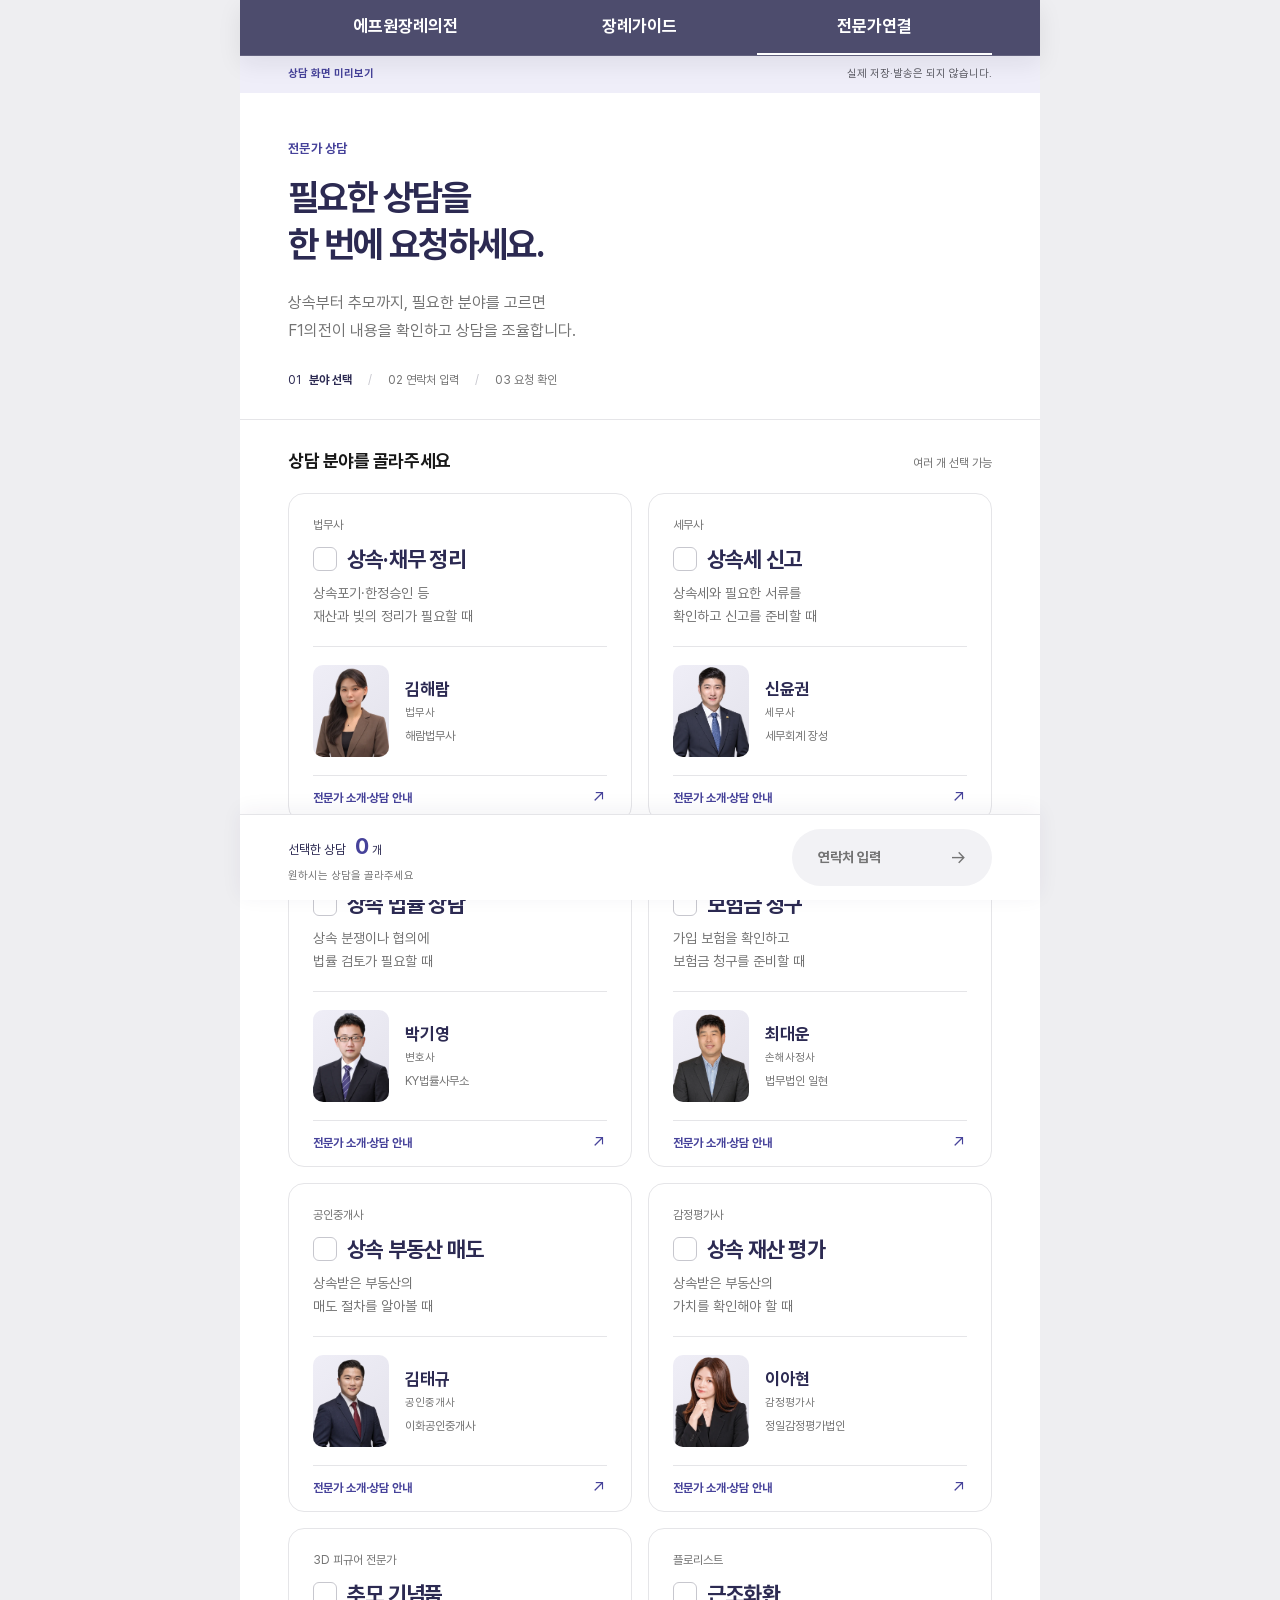
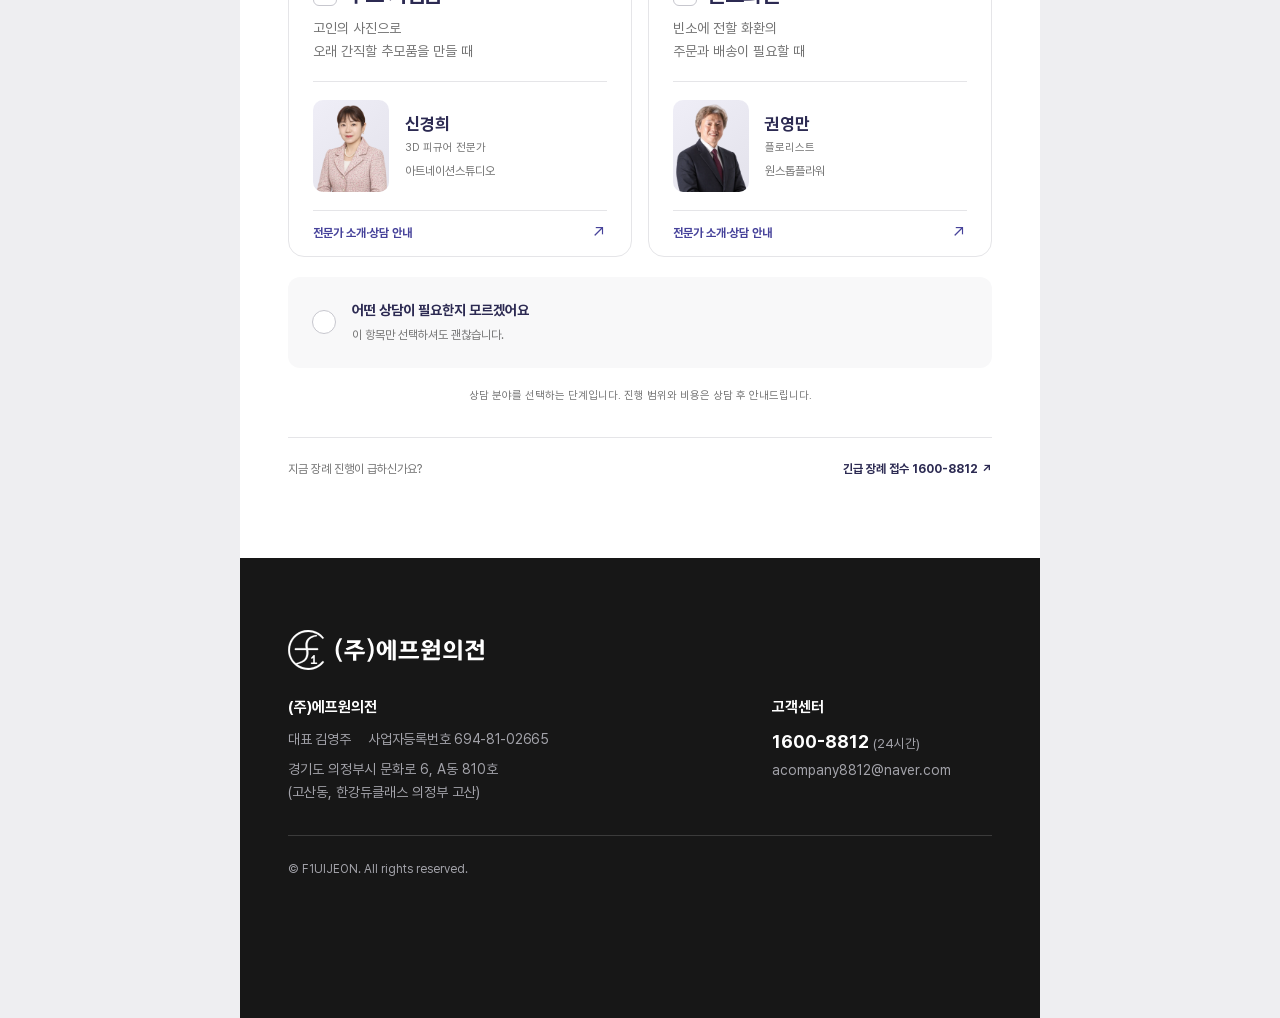
==== experts-preview.html @ b3bdb022 "Move service checkboxes to the left of their labels" ====
<!doctype html>
<html lang="ko"><head><meta charset="utf-8"><meta name="viewport" content="width=device-width,initial-scale=1"><meta name="robots" content="noindex,nofollow"><meta name="referrer" content="same-origin"><title>전문가 상담 미리보기 · 에프원의전</title><meta name="description" content="필요한 도움을 선택하고 F1의전에 상담을 요청하는 화면 미리보기"><link rel="stylesheet" href="assets/pretendard.css"><link rel="stylesheet" href="styles.css?v=240"><style>
/* Shared F1 tokens, typography, 800px canvas, navigation and footer come from styles.css. */
:root{--care-brand:var(--color-brand);--care-accent:var(--color-accent);--care-soft:var(--color-accent-soft);--care-muted:var(--color-text-secondary);--care-line:var(--color-border);--care-bg:var(--color-neutral-50)}
#care-main{background:var(--color-white);padding-top:56px;min-height:700px}
button,input,textarea,select{font:inherit}button{cursor:pointer}button:disabled{cursor:default}button,a{touch-action:manipulation}button:focus-visible,a:focus-visible,summary:focus-visible,input:focus-visible,select:focus-visible,textarea:focus-visible{outline:3px solid var(--color-focus-ring);outline-offset:4px}.care-step h1:focus{outline:none}.care-step h1,.care-step h2,.care-step h3{word-break:keep-all}.care-step p,.care-step h1,.care-step h2,.care-step h3{margin:0}.sr-only{position:absolute;width:1px;height:1px;overflow:hidden;clip:rect(0,0,0,0);white-space:nowrap}
.preview-banner{display:flex;align-items:center;justify-content:space-between;gap:12px;padding:10px 48px;background:var(--care-soft);font-size:11px;line-height:1.5;color:var(--care-accent)}.preview-banner>span{font-weight:700}.preview-banner p{margin:0;color:var(--color-neutral-600)}
.care-hero{padding:48px 48px 0}.care-hero h1,.form-step h1{font-size:var(--type-section-title);font-weight:700;line-height:var(--type-section-title-line);letter-spacing:-.035em;color:var(--color-text-primary)}.care-hero .hero-description{font-size:var(--type-section-description);line-height:1.6;color:var(--care-muted);margin-top:12px;word-break:keep-all}.step-indicator{display:flex;list-style:none;padding:22px 0;gap:32px;border-top:1px solid var(--care-line);border-bottom:1px solid var(--care-line);margin:28px 0 0;color:var(--color-neutral-500);font-size:13px;line-height:1.5}.step-indicator li{display:flex;align-items:center;gap:9px}.step-indicator li span{width:26px;height:26px;border-radius:50%;background:var(--color-neutral-100);color:var(--color-neutral-500);display:flex;align-items:center;justify-content:center;font-size:12px;font-weight:700}.step-indicator li[aria-current]{color:var(--care-brand);font-weight:700}.step-indicator li[aria-current] span{background:var(--care-brand);color:var(--color-white)}.step-indicator li.passed span{background:var(--care-soft);color:var(--care-accent)}
.care-directory{padding:32px 48px 56px;scroll-margin-top:76px}.directory-heading{display:flex;align-items:baseline;justify-content:space-between;gap:12px;margin-bottom:20px}.directory-heading h2{font-size:20px;font-weight:700;color:var(--color-text-primary);line-height:1.4}.directory-heading p{font-size:12px;color:var(--care-muted);line-height:1.7}.care-grid{display:grid;grid-template-columns:1fr;gap:16px}.care-card{position:relative;padding:24px 28px 0;background:var(--care-bg);border:1px solid transparent;border-radius:var(--radius-card);transition:background .15s,border-color .15s}.care-card.is-selected{border-color:var(--care-accent);background:var(--care-soft)}.card-top{display:flex;align-items:center;min-height:32px;margin-bottom:14px;padding-right:116px}.card-category{display:inline-flex;align-items:center;min-height:24px;font-size:11px;padding:3px 12px;background:var(--care-soft);color:var(--care-accent);border-radius:var(--radius-pill);line-height:1.6}.is-selected .card-category{background:var(--color-white)}.card-content{display:grid;grid-template-columns:96px minmax(0,1fr);gap:24px;align-items:center}.portrait{width:96px;height:108px;border-radius:12px;background:var(--color-neutral-200);overflow:hidden;align-self:center}.portrait img{width:100%;height:100%;object-fit:contain;object-position:center bottom;padding:5px 2px 0}.card-copy h3{font-size:24px;line-height:1.35;letter-spacing:-.035em;font-weight:700;color:var(--care-accent)}.card-copy .card-description{font-size:14px;line-height:1.65;color:var(--care-muted);margin-top:7px;word-break:keep-all}.card-copy .professional{display:flex;align-items:baseline;flex-wrap:wrap;gap:6px 12px;margin-top:14px;line-height:1.6}.professional strong{color:var(--care-brand);font-size:16px;font-weight:700}.professional span{font-size:12px;color:var(--care-muted)}
.care-select{display:flex;align-items:center;justify-content:flex-start;gap:8px;position:absolute;top:18px;right:24px;min-height:44px;min-width:100px;padding:8px 12px;cursor:pointer;border:1px solid var(--color-neutral-300);border-radius:var(--radius-button);background:var(--color-white);color:var(--care-brand);font-size:12px;font-weight:700;line-height:1.6}.care-select input,.unsure-choice input{position:absolute;opacity:0;width:1px;height:1px}.checkbox-mark{display:flex;align-items:center;justify-content:center;width:18px;height:18px;flex-shrink:0;border:1px solid var(--color-neutral-300);border-radius:5px;background:var(--color-white);color:transparent;font-size:11px}.care-select:has(input:checked){background:var(--care-brand);border-color:var(--care-brand);color:var(--color-white)}.care-select:has(input:checked) .checkbox-mark{background:var(--care-brand);border-color:transparent;color:var(--color-white)}.care-select:has(input:focus-visible),.unsure-choice:has(input:focus-visible){outline:3px solid var(--color-focus-ring);outline-offset:3px}
.care-detail{margin:20px 0 0;border-top:1px solid var(--care-line)}.care-detail summary{display:flex;align-items:center;justify-content:space-between;gap:16px;min-height:48px;padding:12px 0;font-size:12px;color:var(--color-neutral-600);font-weight:500;cursor:pointer;list-style:none;line-height:1.5}.care-detail summary::-webkit-details-marker{display:none}.detail-chevron{width:8px;height:8px;border-bottom:1.5px solid var(--care-accent);border-right:1.5px solid var(--care-accent);transform:rotate(45deg);margin:0 4px 4px;transition:transform .15s}.care-detail[open] .detail-chevron{transform:rotate(225deg);margin-top:6px}.care-detail ul{margin:0;padding:0 0 20px 18px;font-size:13px;line-height:1.8;color:var(--color-neutral-600)}.care-detail li+li{margin-top:4px}.unsure-choice{position:relative;display:flex;align-items:center;gap:16px;padding:24px;margin-top:24px;border:1px solid var(--care-line);border-radius:var(--radius-card);background:var(--color-white);cursor:pointer}.unsure-icon{width:34px;height:34px;border-radius:50%;display:flex;align-items:center;justify-content:center;background:var(--care-soft);color:var(--care-accent);font-weight:700;font-size:18px;flex-shrink:0}.unsure-choice strong{display:block;font-size:15px;color:var(--care-brand);line-height:1.6}.unsure-choice small{display:block;font-size:12px;color:var(--care-muted);line-height:1.7;margin-top:4px}.unsure-choice .checkbox-mark{margin-left:auto}.unsure-choice:has(input:checked){border-color:var(--care-accent);background:var(--care-soft)}.unsure-choice:has(input:checked) .checkbox-mark{background:var(--care-brand);border-color:var(--care-brand);color:var(--color-white)}.care-directory .directory-footnote{font-size:11px;color:var(--care-muted);line-height:1.8;margin:18px 0 32px;word-break:keep-all}.urgent-note{display:flex;justify-content:space-between;align-items:center;gap:14px;padding:22px 0;border-top:1px solid var(--care-line);font-size:13px;line-height:1.6;color:var(--care-muted)}.urgent-note a{color:var(--care-brand);font-weight:700}
.primary-button{display:flex;align-items:center;justify-content:space-between;gap:16px;min-height:52px;padding:14px 26px;border:0;border-radius:var(--radius-button);background:var(--care-brand);color:var(--color-white);font-size:14px;font-weight:700;line-height:1.6}.primary-button:hover{background:var(--color-brand-hover)}.primary-button:disabled{background:var(--color-neutral-200);color:var(--color-neutral-500)}.primary-button>span{font-size:18px;font-weight:400}.primary-button small{margin-right:auto;padding:2px 7px;border:1px solid var(--color-neutral-400);border-radius:var(--radius-pill);font-weight:400;font-size:10px}.selection-dock{position:fixed;bottom:0;left:50%;transform:translateX(-50%);width:min(100%,800px);background:var(--color-white);border-top:1px solid var(--care-line);box-shadow:0 -4px 20px rgba(44,42,82,.06);z-index:900;padding-bottom:env(safe-area-inset-bottom,0px)}.selection-dock>div{padding:16px 48px;display:flex;justify-content:space-between;align-items:center;gap:20px}.dock-summary{min-width:0}.dock-summary p{margin:0 0 5px;font-size:14px;color:var(--care-brand);line-height:1.4}.dock-summary p strong{color:var(--care-accent);font-size:22px;margin:0 3px 0 6px}.dock-summary p>span{font-size:12px}.dock-summary>span{font-size:12px;color:var(--care-muted);display:block;max-width:430px;white-space:nowrap;overflow:hidden;text-overflow:ellipsis;line-height:1.6}.selection-dock .primary-button{min-width:204px;flex-shrink:0}.footer{padding-bottom:140px}.form-mode .footer{padding-bottom:40px}
.form-step{padding:24px 48px 56px;min-height:650px}.text-back{background:transparent;border:0;min-height:40px;font-size:13px;color:var(--care-accent);padding:8px 0;margin-bottom:8px}.form-step .step-indicator{margin:10px 0 32px}.form-step h1{font-size:32px;line-height:1.35}.form-step .step-description{font-size:16px;color:var(--care-muted);line-height:1.7;margin-top:10px}.request-layout{display:grid;grid-template-columns:1fr;gap:32px;margin-top:28px}.selection-summary{border-radius:var(--radius-card);padding:20px 24px;background:var(--care-soft)}.summary-top{display:flex;align-items:center;justify-content:space-between;gap:16px}.summary-top h2{font-size:15px;color:var(--care-brand);font-weight:700}.selected-count{color:var(--care-accent);margin-left:6px;font-size:17px}.summary-top button{background:transparent;border:0;color:var(--care-accent);font-size:12px;min-height:36px;padding:6px 0;text-decoration:underline;text-underline-offset:3px}.selected-chips{display:flex;flex-wrap:wrap;gap:8px;margin-top:8px}.selection-chip{display:inline-flex;align-items:center;gap:4px;border-radius:var(--radius-pill);padding:4px 6px 4px 12px;background:var(--color-white);color:var(--care-accent);font-size:12px;line-height:1.6}.selection-chip button{background:transparent;border:0;color:var(--care-accent);min-width:28px;min-height:28px;font-size:17px}.selection-summary>p{display:none}.form-heading{display:flex;align-items:center;justify-content:space-between;margin-bottom:22px;gap:16px}.form-heading h2{font-size:20px;font-weight:700}.form-heading>span{font-size:11px;color:var(--care-muted)}.input-pair{display:grid;grid-template-columns:1fr 1fr;gap:20px}.field{margin-bottom:24px}.field label{display:block;font-size:14px;font-weight:700;line-height:1.6;color:var(--care-brand)}.field label>span{color:var(--care-accent)}.field label small{font-size:11px;font-weight:400;color:var(--care-muted);margin-left:5px}.field input,.field textarea,.field select{display:block;width:100%;min-height:52px;padding:13px 16px;margin-top:8px;border:1px solid var(--care-line);border-radius:var(--radius-control);background:var(--care-bg);color:var(--color-text-primary);font-size:16px;line-height:1.6;resize:vertical}.field input::placeholder,.field textarea::placeholder{font-size:14px;color:var(--color-neutral-400)}.field-label{display:flex;align-items:center;justify-content:space-between;gap:10px}.field-label>span{font-size:11px;color:var(--care-muted);white-space:nowrap}.field .field-hint{font-size:12px;line-height:1.7;color:var(--care-muted);margin-top:10px;word-break:keep-all}.field .field-error{color:var(--color-danger);font-size:12px;line-height:1.6;margin-top:8px}.field [aria-invalid=true]{border-color:var(--color-danger)}.demo-note{display:flex;align-items:center;gap:10px;font-size:11px;line-height:1.7;padding:18px 0;margin:0 0 20px;border-top:1px solid var(--care-line);color:var(--care-muted)}.demo-note>span{color:var(--care-accent);font-size:16px}.demo-note>button{min-height:36px;margin-left:auto;white-space:nowrap;background:var(--color-white);color:var(--care-accent);border:1px solid var(--care-line);border-radius:var(--radius-button);padding:8px 12px;font-size:11px;font-weight:700}.form-step .primary-button{width:100%}.form-step .button-note{font-size:11px;line-height:1.8;color:var(--care-muted);margin-top:12px;text-align:center}
.review-sheet{margin:28px 0 22px;border:1px solid var(--care-line);border-radius:var(--radius-card);overflow:hidden}.review-sheet-top{display:flex;justify-content:space-between;align-items:center;gap:20px;background:var(--care-soft);padding:24px 28px}.review-sheet-top small{font-size:12px;color:var(--care-accent)}.review-sheet-top h2{font-size:24px;color:var(--care-brand);margin-top:6px;font-weight:700}.review-sheet-top>span{border-radius:var(--radius-pill);padding:5px 12px;background:var(--color-white);color:var(--care-accent);font-size:11px}.review-sheet dl{display:grid;grid-template-columns:110px minmax(0,1fr);gap:24px 16px;margin:0;padding:28px;font-size:14px;line-height:1.7}.review-sheet dt{color:var(--care-muted)}.review-sheet dd{margin:0;color:var(--care-brand);white-space:pre-wrap;overflow-wrap:anywhere}.review-services{display:flex;flex-wrap:wrap;gap:6px}.review-services span{background:var(--care-soft);color:var(--care-accent);border-radius:var(--radius-pill);padding:5px 12px;font-size:12px}.review-route{display:flex;align-items:center;gap:14px;padding:22px 28px;background:var(--care-bg);border-top:1px solid var(--care-line);color:var(--care-brand)}.review-route>span{font-size:12px;color:var(--care-accent)}.review-route>span:last-child{margin-left:auto;font-size:18px}.review-route p b{font-size:14px;display:block}.review-route p small{display:block;color:var(--care-muted);font-size:12px;line-height:1.7;margin-top:4px}.review-step .review-preview-note{font-size:12px;line-height:1.8;color:var(--care-muted);text-align:center;margin-bottom:16px;word-break:keep-all}
.complete-step{padding:56px 48px 72px;text-align:center}.complete-symbol{width:70px;height:70px;display:flex;align-items:center;justify-content:center;border-radius:50%;color:var(--care-accent);background:var(--care-soft);font-size:28px;margin:0 auto 24px}.complete-step .eyebrow{color:var(--care-accent);font-size:13px!important;letter-spacing:0!important;margin-bottom:14px}.complete-step h1{font-size:32px;line-height:1.4;letter-spacing:-.035em;font-weight:700;color:var(--color-text-primary)}.complete-step .complete-lead{color:var(--care-accent);font-size:16px;font-weight:700;margin:22px 0 10px}.complete-step>p:not(.eyebrow):not(.complete-lead){color:var(--care-muted);font-size:13px;line-height:1.9}.next-care{padding:24px;margin:28px 0;background:var(--care-bg);border-radius:var(--radius-card)}.next-care>span{font-size:12px;color:var(--care-accent);font-weight:700}.next-care p{font-size:15px;line-height:1.8;color:var(--care-brand);margin-top:8px}.complete-step .primary-button{width:100%}.reset-button{background:transparent;border:0;color:var(--care-muted);font-size:12px;min-height:44px;margin-top:16px;text-decoration:underline;text-underline-offset:4px}.no-script{position:fixed;inset:0 0 auto;z-index:2000;background:var(--color-white);padding:30px;text-align:center}
@media(max-width:640px){
 #care-main{padding-top:54px}.preview-banner{padding:9px 20px;font-size:10px;gap:8px}.care-hero{padding:32px 20px 0}.care-hero h1{font-size:26px;line-height:1.35}.care-hero .hero-description{font-size:14px;line-height:1.7;margin-top:10px}.step-indicator{gap:20px;font-size:11px;margin-top:24px;padding:18px 0}.step-indicator li{gap:7px}.step-indicator li span{width:23px;height:23px;font-size:10px}.care-directory{padding:24px 20px 40px}.directory-heading{gap:8px;align-items:center;margin-bottom:16px}.directory-heading h2{font-size:17px}.directory-heading p{font-size:10px}.care-grid{gap:12px}.care-card{padding:18px 18px 0}.card-top{min-height:34px;margin-bottom:12px;padding-right:100px}.card-category{font-size:10px;padding:3px 10px}.care-select{top:14px;right:14px;min-width:94px;font-size:11px;min-height:40px;padding:8px 11px}.card-content{grid-template-columns:76px minmax(0,1fr);gap:16px;align-items:start}.portrait{width:76px;height:94px;margin-top:2px;border-radius:10px}.card-copy h3{font-size:20px;line-height:1.4}.card-copy .card-description{font-size:12px;line-height:1.65;margin-top:5px}.card-copy .professional{gap:2px 8px;margin-top:10px;line-height:1.6}.professional strong{font-size:14px}.professional span{font-size:11px}.care-detail{margin-top:16px}.care-detail summary{font-size:11px;min-height:44px}.care-detail ul{font-size:12px;padding-bottom:16px;line-height:1.8}.unsure-choice{padding:18px 16px;gap:12px;margin-top:20px}.unsure-icon{width:28px;height:28px;font-size:16px}.unsure-choice strong{font-size:13px}.unsure-choice small{font-size:11px}.care-directory .directory-footnote{font-size:10px;margin-bottom:24px}.urgent-note{font-size:12px;flex-direction:column;align-items:flex-start;gap:8px;padding:20px 0 0}.selection-dock>div{padding:12px 20px;gap:12px}.dock-summary p{font-size:12px}.dock-summary p strong{font-size:20px;margin-left:4px}.dock-summary>span{font-size:10px;max-width:180px}.selection-dock .primary-button{min-width:160px;min-height:48px;padding:12px 18px;font-size:12px}.footer{padding-bottom:130px}.form-mode .footer{padding-bottom:36px}.form-step{padding:20px 20px 44px;min-height:600px}.text-back{font-size:12px;margin-bottom:2px}.form-step .step-indicator{margin-bottom:26px}.form-step h1{font-size:26px;line-height:1.4}.form-step .step-description{font-size:14px}.request-layout{gap:28px;margin-top:24px}.selection-summary{padding:16px 20px}.summary-top h2{font-size:14px}.selected-chips{gap:6px}.selection-chip{font-size:11px}.form-heading h2{font-size:18px}.input-pair{grid-template-columns:1fr;gap:0}.field{margin-bottom:22px}.field label{font-size:13px}.field input,.field textarea,.field select{font-size:16px}.field .field-hint{font-size:11px}.field input::placeholder,.field textarea::placeholder{font-size:13px}.demo-note{font-size:10px}.demo-note>button{font-size:10px;padding:8px 10px}.form-step .primary-button{font-size:14px}.review-sheet-top{padding:20px}.review-sheet dl{padding:24px 20px;grid-template-columns:82px minmax(0,1fr);gap:20px 12px;font-size:12px}.review-services span{font-size:11px;padding:4px 10px}.review-route{padding:18px 20px;gap:10px}.review-route p b{font-size:12px}.review-route p small{font-size:11px}.review-step .review-preview-note{font-size:11px}.complete-step{padding:40px 24px 52px}.complete-step h1{font-size:28px}.complete-step .complete-lead{font-size:14px}.complete-step>p:not(.eyebrow):not(.complete-lead){font-size:12px}.next-care p{font-size:14px}
}
@media(max-width:380px){.preview-banner{padding-left:16px;padding-right:16px;font-size:9px}.care-hero,.care-directory,.form-step{padding-left:16px;padding-right:16px}.care-hero h1{font-size:24px}.directory-heading{display:block}.directory-heading p{margin-top:4px}.card-content{grid-template-columns:64px minmax(0,1fr);gap:12px}.portrait{width:64px;height:82px}.care-card{padding-left:16px;padding-right:16px}.card-copy h3{font-size:19px}.professional span{font-size:10px}.step-indicator{gap:14px}.selection-dock>div{padding-left:16px;padding-right:16px;gap:8px}.selection-dock .primary-button{min-width:148px;padding:12px 14px}.dock-summary>span{max-width:130px}.unsure-choice{padding-left:14px;padding-right:14px;gap:10px}.unsure-icon{display:none}.field-label{align-items:flex-start}.field-label label{max-width:210px}}
@media(prefers-reduced-motion:reduce){*,*::before,*::after{transition:none!important;scroll-behavior:auto!important}}

/* Consultation choices: the complete card is one checkbox target. */
.consult-intro{padding:48px 48px 32px}.consult-eyebrow{font-size:13px;font-weight:700;color:var(--care-accent);margin-bottom:18px!important;letter-spacing:.02em}.consult-intro h1{font-size:36px;line-height:1.32;letter-spacing:-.045em;font-weight:700;color:var(--care-brand)}.consult-description{font-size:16px;line-height:1.75;color:var(--care-muted);margin-top:20px!important;word-break:keep-all}.consult-steps{display:flex;align-items:center;gap:16px;font-size:12px;color:var(--color-neutral-500);margin-top:28px}.consult-steps .current{color:var(--care-brand)}.consult-steps b{font-weight:700;margin-left:5px}.consult-steps>span[aria-hidden]{color:var(--color-neutral-300)}
.care-directory{padding-top:28px;border-top:1px solid var(--care-line)}.directory-heading{margin-bottom:20px}.directory-heading h2{font-size:18px;letter-spacing:-.025em}.directory-heading p{font-size:12px}.care-grid{grid-template-columns:repeat(2,minmax(0,1fr));gap:16px}
.expert-option{min-width:0;border:1px solid var(--color-neutral-200);border-radius:16px;background:var(--color-white);transition:border-color .15s,background .15s;overflow:hidden}.expert-option.is-selected{border-color:var(--care-accent);background:var(--care-soft);box-shadow:inset 0 0 0 1px var(--care-accent)}
.expert-choice{position:relative;display:flex;flex-direction:column;padding:22px 24px;cursor:pointer;min-height:254px;height:100%;-webkit-tap-highlight-color:transparent}.expert-choice input{position:absolute;width:1px;height:1px;opacity:0}.expert-option:has(input:focus-visible){outline:3px solid var(--color-focus-ring);outline-offset:3px}.option-heading{display:flex;align-items:center;justify-content:space-between;gap:12px;margin-bottom:10px}.option-role{font-size:12px;color:var(--care-muted);line-height:1.5}.option-check{width:24px;height:24px;border:1.5px solid var(--color-neutral-300);border-radius:6px;color:transparent;display:flex;align-items:center;justify-content:center;font-size:13px;flex-shrink:0}.is-selected .option-check{background:var(--care-accent);border-color:var(--care-accent);color:white}.option-title{font-size:22px;line-height:1.4;font-weight:700;letter-spacing:-.035em;color:var(--care-brand)}.option-description{font-size:14px;line-height:1.65;color:var(--care-muted);margin-top:7px;word-break:keep-all}.option-person{display:flex;align-items:center;gap:12px;border-top:1px solid var(--care-line);padding-top:16px;margin-top:20px}.option-photo{width:48px;height:56px;background:var(--color-neutral-100);border-radius:8px;overflow:hidden;flex-shrink:0}.option-photo img{width:100%;height:100%;object-fit:contain;object-position:center bottom;padding:3px 1px 0}.option-person-copy{display:flex;flex-direction:column;min-width:0;gap:3px}.option-person-copy strong{font-size:14px;font-weight:700;color:var(--care-brand);line-height:1.5}.option-person-copy>span{font-size:11px;color:var(--care-muted);line-height:1.5;word-break:keep-all}.expert-choice .selection-label{font-size:11px;color:var(--care-accent);margin-left:auto;white-space:nowrap;visibility:hidden}.is-selected .selection-label{visibility:visible}
.unsure-choice{border:0;border-radius:12px;background:var(--care-bg);margin-top:20px;padding:22px 24px}.unsure-choice:has(input:checked){box-shadow:inset 0 0 0 1.5px var(--care-accent)}.unsure-icon{display:none}.unsure-choice strong{font-size:14px;font-weight:600}.unsure-choice small{font-size:12px}.unsure-choice .checkbox-mark{width:24px;height:24px;border-radius:50%;font-size:13px}.directory-footnote{text-align:center}.urgent-note{font-size:12px}.selection-dock>div{padding-top:14px;padding-bottom:14px}.selection-dock .primary-button{min-width:200px;border-radius:var(--radius-button)}#start-request-label{font-size:inherit;font-weight:inherit}.dock-summary p{font-size:13px}.dock-summary>span{font-size:11px}.selection-dock .primary-button:disabled{opacity:1;background:var(--color-neutral-100);color:var(--color-neutral-500)}
@media(hover:hover){.expert-option:hover{border-color:var(--care-accent);background:var(--color-neutral-50)}.expert-option.is-selected:hover{background:var(--care-soft)}}
@media(max-width:640px){.consult-intro{padding:32px 24px 28px}.consult-eyebrow{font-size:12px;margin-bottom:14px!important}.consult-intro h1{font-size:30px;line-height:1.3}.consult-description{font-size:14px;margin-top:16px!important}.consult-steps{font-size:11px;gap:12px;margin-top:24px}.care-directory{padding:24px 20px 36px}.directory-heading h2{font-size:16px}.directory-heading p{font-size:11px}.care-grid{grid-template-columns:1fr;gap:12px}.expert-choice{padding:20px;min-height:0;display:grid;grid-template-columns:minmax(0,1fr) 60px;column-gap:18px}.option-heading{grid-column:1/-1;margin-bottom:8px}.option-title{grid-column:1;font-size:21px}.option-description{grid-column:1;font-size:13px;margin-top:6px}.option-person{display:contents}.option-photo{grid-column:2;grid-row:2/4;width:60px;height:72px;align-self:center;background:var(--color-neutral-100)}.option-person-copy{grid-column:1/-1;display:flex;flex-direction:row;align-items:baseline;flex-wrap:wrap;gap:4px 9px;padding-top:13px;margin-top:14px;border-top:1px solid var(--care-line)}.option-person-copy strong{font-size:13px}.option-person-copy>span{font-size:11px}.expert-choice .selection-label{display:none}.option-role{font-size:11px}.option-check{width:24px;height:24px}.unsure-choice{padding:20px;margin-top:16px}.unsure-choice strong{font-size:13px}.unsure-choice small{font-size:11px}.care-directory .directory-footnote{text-align:left;font-size:10px}.selection-dock>div{display:flex;gap:14px;padding:14px 20px}.dock-summary p{font-size:12px;margin-bottom:4px}.dock-summary>span{max-width:150px;font-size:10px}.selection-dock .primary-button{min-width:154px;min-height:50px;font-size:14px;padding:13px 20px}.footer{padding-bottom:140px}}
@media(max-width:380px){.consult-intro{padding-left:20px;padding-right:20px}.consult-intro h1{font-size:28px}.consult-description{font-size:13px}.consult-steps{gap:9px;font-size:10px}.care-directory{padding-left:16px;padding-right:16px}.directory-heading{display:flex;gap:8px}.directory-heading h2{font-size:15px}.directory-heading p{font-size:10px;margin:0}.expert-choice{padding:17px;column-gap:12px;grid-template-columns:minmax(0,1fr) 50px}.option-photo{width:50px;height:62px}.option-title{font-size:19px}.option-description{font-size:12px}.selection-dock>div{padding:12px 16px;gap:10px}.selection-dock .primary-button{min-width:136px;padding:12px 16px}.dock-summary>span{max-width:130px}}

/* Profiles have their own reading surface; opening it never toggles a choice. */
.expert-choice{height:auto;min-height:0;padding-bottom:18px}.option-person{gap:16px;padding-top:18px;margin-top:18px}.option-photo{width:76px;height:92px;background:linear-gradient(140deg,#EFEEF7,#E3E2EB);border-radius:10px}.option-photo img{width:100%;height:100%;padding:0;object-fit:cover;object-position:center 12%}.option-person-copy strong{font-size:17px;line-height:1.45}.option-person-copy strong small{display:block;font-size:11px;font-weight:500;color:var(--care-muted);margin-top:3px}.option-person-copy>span{font-size:12px;margin-top:3px}.expert-choice .selection-label{display:none}.expert-details-link{display:flex;align-items:center;justify-content:space-between;gap:12px;width:calc(100% - 48px);min-height:46px;margin:0 24px;padding:12px 0;border:0;border-top:1px solid var(--care-line);background:transparent;color:var(--care-accent);font-size:12px;font-weight:600;text-align:left}.expert-details-link>span{font-size:17px;font-weight:400}.expert-details-link:hover{text-decoration:underline;text-underline-offset:4px}
body.expert-modal-open{overflow:hidden}#expert-dialog{width:min(640px,calc(100% - 40px));max-width:none;max-height:min(90dvh,900px);padding:0;border:0;border-radius:20px;color:var(--care-brand);background:white;overflow:hidden;box-shadow:0 24px 90px #17152d38}#expert-dialog::backdrop{background:rgba(24,23,42,.55);backdrop-filter:blur(3px)}.expert-dialog-shell{display:flex;flex-direction:column;max-height:inherit}.expert-dialog-top{display:flex;align-items:center;justify-content:space-between;padding:10px 24px 10px 32px;border-bottom:1px solid var(--care-line);flex-shrink:0}.expert-dialog-top>span{font-size:13px;font-weight:600}.expert-dialog-top>button{border:0;background:transparent;width:44px;height:44px;font-size:28px;font-weight:400;color:var(--care-brand);line-height:1}.expert-dialog-scroll{overflow-y:auto;overscroll-behavior:contain;min-height:0}.expert-profile{display:flex;align-items:center;gap:30px;margin:28px 32px 0}.expert-profile-photo{width:168px;height:202px;flex-shrink:0;border-radius:14px;background:linear-gradient(140deg,#EFEEF7,#E0DFEA);overflow:hidden}.expert-profile-photo img{width:100%;height:100%;object-fit:cover;object-position:center 12%}.expert-profile-copy p,.expert-profile-copy h2{margin:0}.expert-profile-copy>p:first-child{font-size:13px;color:var(--care-accent);margin-bottom:8px}.expert-profile-copy h2{font-size:30px;line-height:1.3;font-weight:700;letter-spacing:-.03em}.expert-profile-copy #expert-dialog-office{font-size:14px;color:var(--care-muted);margin-top:10px;line-height:1.6}.expert-profile-copy>span{display:inline-block;margin-top:18px;font-size:11px;color:var(--care-accent);background:var(--care-soft);padding:5px 10px;border-radius:999px}.expert-dialog-content{padding:28px 32px}.expert-dialog-content h3{font-size:24px;line-height:1.4;letter-spacing:-.03em;margin:0;color:var(--care-brand)}#expert-dialog-description{font-size:14px;line-height:1.7;margin:8px 0 0;color:var(--care-muted);word-break:keep-all}.expert-dialog-content section{margin-top:28px}.expert-dialog-content h4{font-size:15px;font-weight:700;line-height:1.6;margin:0 0 10px}.expert-dialog-content ul{margin:0;padding-left:18px;font-size:14px;line-height:1.8;color:var(--color-neutral-600)}.expert-dialog-content li+li{margin-top:6px}.expert-preparation{background:var(--care-bg);border-radius:12px;padding:20px}.expert-preparation>p{font-size:12px;color:var(--care-muted);margin:-2px 0 12px}.expert-dialog-content .expert-route-note{font-size:12px;line-height:1.8;color:var(--care-muted);margin:24px 0 0}.expert-dialog-footer{padding:16px 32px 18px;border-top:1px solid var(--care-line);background:white;flex-shrink:0}.expert-dialog-footer .primary-button{width:100%;justify-content:center;min-height:52px;font-size:14px}.expert-dialog-footer>p{font-size:11px;line-height:1.6;color:var(--care-muted);text-align:center;margin:9px 0 0}
@media(max-width:640px){.expert-choice{grid-template-columns:minmax(0,1fr) 82px;column-gap:16px;padding-bottom:16px}.option-photo{width:82px;height:100px;grid-row:2/4}.option-person-copy{display:block;grid-column:1/-1;margin-top:15px;padding-top:13px}.option-person-copy strong{font-size:16px;display:inline;line-height:1.6}.option-person-copy strong small{display:inline;font-size:11px;margin-left:6px}.option-person-copy>span{display:block;margin-top:3px;font-size:12px}.expert-details-link{width:calc(100% - 40px);margin:0 20px;min-height:46px;font-size:12px}#expert-dialog{width:100%;max-height:92dvh;margin:0 auto;position:fixed;top:auto;bottom:0;left:0;right:0;border-radius:20px 20px 0 0}.expert-dialog-top{padding:6px 16px 6px 24px}.expert-dialog-top>span{font-size:12px}.expert-profile{margin:24px 24px 0;gap:22px}.expert-profile-photo{width:124px;height:152px;border-radius:12px}.expert-profile-copy h2{font-size:26px}.expert-profile-copy>p:first-child{font-size:12px;margin-bottom:6px}.expert-profile-copy #expert-dialog-office{font-size:12px;margin-top:7px}.expert-profile-copy>span{font-size:10px;margin-top:12px;padding:4px 8px}.expert-dialog-content{padding:24px}.expert-dialog-content h3{font-size:22px}#expert-dialog-description{font-size:13px}.expert-dialog-content h4{font-size:14px}.expert-dialog-content ul{font-size:13px}.expert-dialog-content section{margin-top:24px}.expert-preparation{padding:18px}.expert-dialog-footer{padding:14px 24px calc(14px + env(safe-area-inset-bottom,0px))}.expert-dialog-footer .primary-button{font-size:13px}.expert-dialog-footer>p{font-size:10px}}
@media(max-width:380px){.expert-choice{grid-template-columns:minmax(0,1fr) 66px;column-gap:12px}.option-photo{width:66px;height:84px}.option-title{font-size:18px}.expert-details-link{width:calc(100% - 34px);margin:0 17px}.expert-profile{margin-left:20px;margin-right:20px;gap:16px}.expert-profile-photo{width:104px;height:130px}.expert-profile-copy h2{font-size:24px}.expert-dialog-content{padding:22px 20px}.expert-dialog-footer{padding-left:20px;padding-right:20px}}

.option-photo img{transform:scale(1.15);transform-origin:center 12%}

/* Place each choice marker immediately before its service label. */
.option-title{display:flex;align-items:center;gap:10px}.option-title>.option-check{font-weight:400;letter-spacing:0}.unsure-choice .checkbox-mark{order:-1;margin-left:0;flex-shrink:0}
@media(max-width:640px){.option-title{grid-column:1/-1}.option-photo{grid-row:3;align-self:start}.option-description{grid-row:3;align-self:center}}

</style></head>
<body>
  <header class="site-header"><nav class="nav" aria-label="주 메뉴"><a href="index.html#home">에프원장례의전</a><a href="index.html#info">장례가이드</a><a href="#experts" class="active" aria-current="page">전문가연결</a></nav></header>
  <main id="care-main"><div class="preview-banner"><span>상담 화면 미리보기</span><p>실제 저장·발송은 되지 않습니다.</p></div>
    <section id="step-experts" class="care-step" aria-labelledby="experts-heading">
      <div class="consult-intro"><p class="consult-eyebrow">전문가 상담</p><h1 id="experts-heading" tabindex="-1">필요한 상담을<br>한 번에 요청하세요.</h1><p class="consult-description">상속부터 추모까지, 필요한 분야를 고르면<br>F1의전이 내용을 확인하고 상담을 조율합니다.</p><div class="consult-steps" aria-label="상담 신청 순서"><span class="current">01 <b>분야 선택</b></span><span aria-hidden="true">/</span><span>02 연락처 입력</span><span aria-hidden="true">/</span><span>03 요청 확인</span></div></div>
      <div class="care-directory" id="care-directory"><div class="directory-heading"><h2>상담 분야를 골라주세요</h2><p>여러 개 선택 가능</p></div>
      <div class="care-grid"><article class="expert-option" data-service-card="legal-office" aria-label="상속·채무 정리">
      <label class="expert-choice"><input type="checkbox" name="services" value="legal-office" data-name="상속·채무 정리" aria-label="상속·채무 정리 선택">
        <span class="option-heading"><span class="option-role">법무사</span></span>
        <span class="option-title"><span class="option-check" aria-hidden="true">✓</span><span>상속·채무 정리</span></span><span class="option-description">상속포기·한정승인 등<br>재산과 빚의 정리가 필요할 때</span>
        <span class="option-person"><span class="option-photo"><img src="[data-uri]" alt="" loading="lazy"></span><span class="option-person-copy"><strong>김해람 <small>법무사</small></strong><span>해람법무사</span></span><span class="selection-label">선택</span></span>
      </label>
      <button type="button" class="expert-details-link" data-expert-details="legal-office" aria-label="김해람 전문가 소개·상담 안내" aria-haspopup="dialog" aria-controls="expert-dialog">전문가 소개·상담 안내 <span aria-hidden="true">↗</span></button>
    </article>
<article class="expert-option" data-service-card="tax" aria-label="상속세 신고">
      <label class="expert-choice"><input type="checkbox" name="services" value="tax" data-name="상속세 신고" aria-label="상속세 신고 선택">
        <span class="option-heading"><span class="option-role">세무사</span></span>
        <span class="option-title"><span class="option-check" aria-hidden="true">✓</span><span>상속세 신고</span></span><span class="option-description">상속세와 필요한 서류를<br>확인하고 신고를 준비할 때</span>
        <span class="option-person"><span class="option-photo"><img src="[data-uri]" alt="" loading="lazy"></span><span class="option-person-copy"><strong>신윤권 <small>세무사</small></strong><span>세무회계 장성</span></span><span class="selection-label">선택</span></span>
      </label>
      <button type="button" class="expert-details-link" data-expert-details="tax" aria-label="신윤권 전문가 소개·상담 안내" aria-haspopup="dialog" aria-controls="expert-dialog">전문가 소개·상담 안내 <span aria-hidden="true">↗</span></button>
    </article>
<article class="expert-option" data-service-card="lawyer" aria-label="상속 법률 상담">
      <label class="expert-choice"><input type="checkbox" name="services" value="lawyer" data-name="상속 법률 상담" aria-label="상속 법률 상담 선택">
        <span class="option-heading"><span class="option-role">변호사</span></span>
        <span class="option-title"><span class="option-check" aria-hidden="true">✓</span><span>상속 법률 상담</span></span><span class="option-description">상속 분쟁이나 협의에<br>법률 검토가 필요할 때</span>
        <span class="option-person"><span class="option-photo"><img src="[data-uri]" alt="" loading="lazy"></span><span class="option-person-copy"><strong>박기영 <small>변호사</small></strong><span>KY법률사무소</span></span><span class="selection-label">선택</span></span>
      </label>
      <button type="button" class="expert-details-link" data-expert-details="lawyer" aria-label="박기영 전문가 소개·상담 안내" aria-haspopup="dialog" aria-controls="expert-dialog">전문가 소개·상담 안내 <span aria-hidden="true">↗</span></button>
    </article>
<article class="expert-option" data-service-card="insurance" aria-label="보험금 청구">
      <label class="expert-choice"><input type="checkbox" name="services" value="insurance" data-name="보험금 청구" aria-label="보험금 청구 선택">
        <span class="option-heading"><span class="option-role">손해사정사</span></span>
        <span class="option-title"><span class="option-check" aria-hidden="true">✓</span><span>보험금 청구</span></span><span class="option-description">가입 보험을 확인하고<br>보험금 청구를 준비할 때</span>
        <span class="option-person"><span class="option-photo"><img src="[data-uri]" alt="" loading="lazy"></span><span class="option-person-copy"><strong>최대운 <small>손해사정사</small></strong><span>법무법인 일현</span></span><span class="selection-label">선택</span></span>
      </label>
      <button type="button" class="expert-details-link" data-expert-details="insurance" aria-label="최대운 전문가 소개·상담 안내" aria-haspopup="dialog" aria-controls="expert-dialog">전문가 소개·상담 안내 <span aria-hidden="true">↗</span></button>
    </article>
<article class="expert-option" data-service-card="property" aria-label="상속 부동산 매도">
      <label class="expert-choice"><input type="checkbox" name="services" value="property" data-name="상속 부동산 매도" aria-label="상속 부동산 매도 선택">
        <span class="option-heading"><span class="option-role">공인중개사</span></span>
        <span class="option-title"><span class="option-check" aria-hidden="true">✓</span><span>상속 부동산 매도</span></span><span class="option-description">상속받은 부동산의<br>매도 절차를 알아볼 때</span>
        <span class="option-person"><span class="option-photo"><img src="[data-uri]" alt="" loading="lazy"></span><span class="option-person-copy"><strong>김태규 <small>공인중개사</small></strong><span>이화공인중개사</span></span><span class="selection-label">선택</span></span>
      </label>
      <button type="button" class="expert-details-link" data-expert-details="property" aria-label="김태규 전문가 소개·상담 안내" aria-haspopup="dialog" aria-controls="expert-dialog">전문가 소개·상담 안내 <span aria-hidden="true">↗</span></button>
    </article>
<article class="expert-option" data-service-card="appraisal" aria-label="상속 재산 평가">
      <label class="expert-choice"><input type="checkbox" name="services" value="appraisal" data-name="상속 재산 평가" aria-label="상속 재산 평가 선택">
        <span class="option-heading"><span class="option-role">감정평가사</span></span>
        <span class="option-title"><span class="option-check" aria-hidden="true">✓</span><span>상속 재산 평가</span></span><span class="option-description">상속받은 부동산의<br>가치를 확인해야 할 때</span>
        <span class="option-person"><span class="option-photo"><img src="[data-uri]" alt="" loading="lazy"></span><span class="option-person-copy"><strong>이아현 <small>감정평가사</small></strong><span>정일감정평가법인</span></span><span class="selection-label">선택</span></span>
      </label>
      <button type="button" class="expert-details-link" data-expert-details="appraisal" aria-label="이아현 전문가 소개·상담 안내" aria-haspopup="dialog" aria-controls="expert-dialog">전문가 소개·상담 안내 <span aria-hidden="true">↗</span></button>
    </article>
<article class="expert-option" data-service-card="memorial" aria-label="추모 기념품">
      <label class="expert-choice"><input type="checkbox" name="services" value="memorial" data-name="추모 기념품" aria-label="추모 기념품 선택">
        <span class="option-heading"><span class="option-role">3D 피규어 전문가</span></span>
        <span class="option-title"><span class="option-check" aria-hidden="true">✓</span><span>추모 기념품</span></span><span class="option-description">고인의 사진으로<br>오래 간직할 추모품을 만들 때</span>
        <span class="option-person"><span class="option-photo"><img src="[data-uri]" alt="" loading="lazy"></span><span class="option-person-copy"><strong>신경희 <small>3D 피규어 전문가</small></strong><span>아트네이션스튜디오</span></span><span class="selection-label">선택</span></span>
      </label>
      <button type="button" class="expert-details-link" data-expert-details="memorial" aria-label="신경희 전문가 소개·상담 안내" aria-haspopup="dialog" aria-controls="expert-dialog">전문가 소개·상담 안내 <span aria-hidden="true">↗</span></button>
    </article>
<article class="expert-option" data-service-card="flowers" aria-label="근조화환">
      <label class="expert-choice"><input type="checkbox" name="services" value="flowers" data-name="근조화환" aria-label="근조화환 선택">
        <span class="option-heading"><span class="option-role">플로리스트</span></span>
        <span class="option-title"><span class="option-check" aria-hidden="true">✓</span><span>근조화환</span></span><span class="option-description">빈소에 전할 화환의<br>주문과 배송이 필요할 때</span>
        <span class="option-person"><span class="option-photo"><img src="[data-uri]" alt="" loading="lazy"></span><span class="option-person-copy"><strong>권영만 <small>플로리스트</small></strong><span>원스톱플라워</span></span><span class="selection-label">선택</span></span>
      </label>
      <button type="button" class="expert-details-link" data-expert-details="flowers" aria-label="권영만 전문가 소개·상담 안내" aria-haspopup="dialog" aria-controls="expert-dialog">전문가 소개·상담 안내 <span aria-hidden="true">↗</span></button>
    </article></div>
      <label class="unsure-choice"><input type="checkbox" name="services" value="guidance" data-name="도움 분야 안내" aria-label="도움 분야 안내 선택"><span class="unsure-icon" aria-hidden="true">?</span><span><strong>어떤 상담이 필요한지 모르겠어요</strong><small>이 항목만 선택하셔도 괜찮습니다.</small></span><span class="checkbox-mark" aria-hidden="true">✓</span></label>
      <p class="directory-footnote">상담 분야를 선택하는 단계입니다. 진행 범위와 비용은 상담 후 안내드립니다.</p>
      <div class="urgent-note"><span>지금 장례 진행이 급하신가요?</span><a href="tel:16008812">긴급 장례 접수 1600-8812 ↗</a></div></div>
    </section>
    <section id="step-request" class="care-step form-step" aria-labelledby="request-heading" hidden>
      <button type="button" class="text-back" data-go="experts">← 도움 선택으로 돌아가기</button>
      <ol class="step-indicator" aria-label="진행 단계"><li class="passed"><span>✓</span>도움 선택</li><li aria-current="step"><span>2</span>정보 입력</li><li><span>3</span>내용 확인</li></ol>
      <h1 id="request-heading" tabindex="-1">연락처를 남겨주세요</h1><p class="step-description">F1의전이 요청을 확인하고 상담을 조율합니다.</p>
      <div class="request-layout"><aside class="selection-summary"><div class="summary-top"><h2>선택한 상담 <span class="selected-count">0</span></h2><button type="button" data-go="experts">변경</button></div><div id="request-chips" class="selected-chips"></div><p>F1의전이 요청을 확인하고<br>적합한 담당자와 연결합니다.</p></aside>
      <form id="care-request-form" novalidate><div class="form-heading"><h2>상담받으실 분</h2><span>* 필수 입력</span></div>
      <div class="input-pair"><div class="field"><label for="customer-name">성함 <span>*</span></label><input id="customer-name" name="customerName" autocomplete="name" required maxlength="40" placeholder="성함을 입력해 주세요" aria-describedby="name-error"><p id="name-error" class="field-error" hidden></p></div><div class="field"><label for="customer-phone">연락처 <span>*</span></label><input id="customer-phone" name="phone" type="tel" inputmode="tel" autocomplete="tel" required maxlength="20" placeholder="010-0000-0000" aria-describedby="phone-error"><p id="phone-error" class="field-error" hidden></p></div></div>
      <div class="field"><label for="preferred-time">연락받기 편한 시간 <small>선택</small></label><select id="preferred-time" name="preferredTime"><option value="">시간 상관없어요</option><option>오전 9시–12시</option><option>오후 12시–3시</option><option>오후 3시–6시</option><option>그 외 시간 (요청 사항에 작성)</option></select></div>
      <div class="field"><div class="field-label"><label for="request-message">남기실 말씀 <small>선택</small></label><span id="message-count">0 / 500</span></div><textarea id="request-message" name="message" maxlength="500" rows="4" placeholder="현재 상황이나 궁금한 내용을 간단히 적어주세요." aria-describedby="message-help"></textarea><p class="field-hint" id="message-help">자세한 내용은 전화로 말씀해 주셔도 됩니다.</p></div>
      <div class="demo-note"><span aria-hidden="true">ⓘ</span><p>지금은 화면 체험 단계입니다.<br>실제 개인정보 대신 예시 정보를 입력해 주세요.</p><button type="button" id="fill-example">예시로 채우기</button></div>
      <button type="submit" class="primary-button">입력 내용 확인 <span aria-hidden="true">→</span></button><p class="button-note">다음 화면에서 선택한 상담과 연락처를 다시 확인합니다.</p></form></div>
    </section>
    <section id="step-review" class="care-step form-step review-step" aria-labelledby="review-heading" hidden><button type="button" class="text-back" data-go="request">← 입력 내용 수정</button><ol class="step-indicator" aria-label="진행 단계"><li class="passed"><span>✓</span>도움 선택</li><li class="passed"><span>✓</span>정보 입력</li><li aria-current="step"><span>3</span>내용 확인</li></ol><h1 id="review-heading" tabindex="-1">상담 요청 내용을 확인해 주세요</h1><p class="step-description">선택한 분야와 연락처가 맞는지 확인해 주세요.</p><div class="review-sheet"><div class="review-sheet-top"><div><small>상담 요청처</small><h2>F1의전</h2></div><span>전문가 상담</span></div><dl id="review-fields"></dl><div class="review-route"><span aria-hidden="true">01</span><p><b>F1의전에서 요청 확인</b><small>내용을 살펴보고 적합한 담당자를 안내합니다.</small></p><span aria-hidden="true">↗</span></div></div><p class="review-preview-note">미리보기입니다. 아래 버튼을 눌러도 문자·이메일은 발송되지 않습니다.</p><button type="button" class="primary-button" id="preview-submit">상담 요청하기 <small>미리보기</small><span aria-hidden="true">→</span></button></section>
    <section id="step-complete" class="care-step complete-step" aria-labelledby="complete-heading" hidden><div class="complete-symbol" aria-hidden="true">✓</div><p class="eyebrow">미리보기 완료</p><h1 id="complete-heading" tabindex="-1">상담 신청 흐름을<br>모두 확인했어요.</h1><p class="complete-lead">실제 상담은 접수되지 않았습니다.</p><p>문자·이메일 발송 없이 화면 체험만 완료됐습니다.<br>입력하신 내용은 저장되지 않습니다.</p><div class="next-care"><span>실제 서비스 연결 후에는</span><p>F1의전이 요청을 확인하고<br>담당자가 남겨주신 연락처로 연락드립니다.</p></div><button type="button" class="primary-button" id="review-again">작성한 내용 다시 보기 <span aria-hidden="true">→</span></button><button type="button" class="reset-button" id="restart-preview">입력 내용 지우고 처음부터</button></section>
  </main>
  <div class="selection-dock" id="selection-dock"><div><div class="dock-summary"><p>선택한 상담 <strong id="dock-count">0</strong><span>개</span></p><span id="dock-description">원하시는 상담을 골라주세요</span></div><button type="button" class="primary-button" id="start-request" disabled><span id="start-request-label">연락처 입력</span> <span aria-hidden="true">→</span></button></div></div>
  <p class="sr-only" id="selection-announcement" role="status" aria-live="polite"></p>
  <dialog id="expert-dialog" aria-labelledby="expert-dialog-title"><div class="expert-dialog-shell"><div class="expert-dialog-top"><span>전문가 소개 · 상담 안내</span><button type="button" id="expert-dialog-close" aria-label="상세 안내 닫기">×</button></div><div class="expert-dialog-scroll"><div class="expert-profile"><div class="expert-profile-photo"><img id="expert-dialog-photo" alt=""></div><div class="expert-profile-copy"><p id="expert-dialog-role"></p><h2 id="expert-dialog-title"></h2><p id="expert-dialog-office"></p><span>F1의전 상담 연계</span></div></div><div class="expert-dialog-content"><h3 id="expert-dialog-service"></h3><p id="expert-dialog-description"></p><section><h4>상담할 수 있는 내용</h4><ul id="expert-dialog-scope"></ul></section><section class="expert-preparation"><h4>미리 알려주시면 좋아요</h4><p>아는 내용만 편하게 말씀해 주세요.</p><ul id="expert-dialog-preparation"></ul></section><p class="expert-route-note">선택한 상담은 F1의전이 확인하고 조율합니다.<br>진행 범위와 비용은 상담 후 안내드립니다.</p></div></div><div class="expert-dialog-footer"><button type="button" class="primary-button" id="expert-dialog-select">이 상담 선택하기 <span aria-hidden="true">✓</span></button><p>선택 후 다른 상담 분야도 함께 고를 수 있습니다.</p></div></div></dialog>
  <script type="application/json" id="expert-data">{"legal-office": {"name": "김해람", "office": "해람법무사", "role": "법무사", "title": "상속·채무 정리", "description": "상속포기·한정승인 등 재산과 빚의 정리가 필요할 때", "scope": ["고인의 재산과 채무를 먼저 확인합니다.", "상속포기와 한정승인 중 적합한 방향을 안내합니다.", "법원 제출 서류 준비와 신청 절차를 함께 진행합니다."], "preparation": ["재산과 채무를 어느 정도 파악하고 있는지", "이미 받은 안내문이나 진행 중인 절차가 있는지"]}, "tax": {"name": "신윤권", "office": "세무회계 장성", "role": "세무사", "title": "상속세 신고", "description": "상속세와 필요한 서류를 확인하고 신고를 준비할 때", "scope": ["상속재산과 공제자료를 검토합니다.", "예상 상속세와 신고 대상 여부를 확인합니다.", "신고·납부에 필요한 서류와 일정을 관리합니다."], "preparation": ["파악한 상속재산의 종류", "신고와 관련해 받은 안내나 준비한 서류가 있는지"]}, "lawyer": {"name": "박기영", "office": "KY법률사무소", "role": "변호사", "title": "상속 법률 상담", "description": "상속 분쟁이나 협의에 법률 검토가 필요할 때", "scope": ["사실관계와 관련 자료를 검토합니다.", "상속분쟁·손해배상 가능성을 확인합니다.", "협의부터 소송까지 필요한 절차를 안내합니다."], "preparation": ["어떤 부분에서 협의가 어려운지", "관련 문서나 이미 진행 중인 절차가 있는지"]}, "insurance": {"name": "최대운", "office": "법무법인 일현", "role": "손해사정사", "title": "보험금 청구", "description": "가입 보험을 확인하고 보험금 청구를 준비할 때", "scope": ["가입 보험과 보장 내용을 확인합니다.", "청구 가능한 보험금과 필요 자료를 정리합니다.", "보험금 청구와 보험사 대응을 돕습니다."], "preparation": ["알고 있는 보험회사나 가입 내역", "보험금 청구를 이미 진행했는지"]}, "property": {"name": "김태규", "office": "이화공인중개사", "role": "공인중개사", "title": "상속 부동산 매도", "description": "상속받은 부동산의 매도 절차를 알아볼 때", "scope": ["부동산의 현재 상태와 권리관계를 확인합니다.", "세금 일정을 고려해 매도 시기를 검토합니다.", "매물 등록부터 계약까지 거래 절차를 돕습니다."], "preparation": ["부동산의 종류와 소재 지역", "희망하는 매도 시기와 현재 상황"]}, "appraisal": {"name": "이아현", "office": "정일감정평가법인", "role": "감정평가사", "title": "상속 재산 평가", "description": "상속받은 부동산의 가치를 확인해야 할 때", "scope": ["부동산과 주요 재산의 현황을 확인합니다.", "상속·분할 목적에 맞는 평가 방법을 안내합니다.", "공신력 있는 감정평가 결과를 제공합니다."], "preparation": ["평가하려는 재산의 종류와 소재 지역", "평가가 필요한 이유와 희망 일정"]}, "memorial": {"name": "신경희", "office": "아트네이션스튜디오", "role": "3D 피규어 전문가", "title": "추모 기념품", "description": "고인의 사진으로 오래 간직할 추모품을 만들 때", "scope": ["생전 사진을 바탕으로 3D 피규어를 제작합니다.", "봉안당에 둘 맞춤 추모용품을 준비합니다.", "사진 복원과 보정 등 필요한 작업을 안내합니다."], "preparation": ["제작에 사용할 사진이 있는지", "원하는 추모품의 형태와 희망 일정"]}, "flowers": {"name": "권영만", "office": "원스톱플라워", "role": "플로리스트", "title": "근조화환", "description": "빈소에 전할 화환의 주문과 배송이 필요할 때", "scope": ["빈소 위치와 전달 가능 시간을 확인합니다.", "예산과 관계에 맞는 근조화환을 안내합니다.", "주문부터 제작·배송 완료까지 관리합니다."], "preparation": ["화환을 보낼 장례식장과 빈소", "희망 배송 시간과 예산"]}}</script>
  <footer class="footer">
    <img src="assets/logo.svg" alt="에프원의전">
    <div class="footer-info">
      <div class="footer-company">
        <b>(주)에프원의전</b>
        <p><span>대표 김영주</span><span>사업자등록번호 694-81-02665</span></p>
        <address>경기도 의정부시 문화로 6, A동 810호<br>(고산동, 한강듀클래스 의정부 고산)</address>
      </div>
      <div class="footer-contact">
        <b>고객센터</b>
        <a href="tel:16008812">1600-8812 <span>(24시간)</span></a>
        <a href="mailto:acompany8812@naver.com">acompany8812@naver.com</a>
      </div>
    </div>
    <hr><small>© F1UIJEON. All rights reserved.</small>
  </footer>
  <noscript><p class="no-script">상담 선택 미리보기는 자바스크립트를 켜야 이용할 수 있습니다.</p></noscript>
<script>
'use strict';
// Prototype only: no request endpoint, browser storage, analytics or outbound message.
// Names, phone numbers and selected services stay in this page's memory until reset/reload.
(() => {
  const serviceInputs = [...document.querySelectorAll('input[name="services"]')];
  const form = document.querySelector('#care-request-form');
  const nameInput = document.querySelector('#customer-name');
  const phoneInput = document.querySelector('#customer-phone');
  const message = document.querySelector('#request-message');
  const dock = document.querySelector('#selection-dock');
  const steps = ['experts', 'request', 'review', 'complete'];
  let reviewReady = false;
  let completed = false;
  let activeStep = 'experts';
  const chosen = () => serviceInputs.filter(input => input.checked);
  const names = () => chosen().map(input => input.dataset.name);

  function updateSelection(announce = true) {
    const items = chosen();
    const labels = names();
    serviceInputs.forEach(input => {
      const card = input.closest('[data-service-card]');
      if (!card) return;
      card.classList.toggle('is-selected', input.checked);
      card.querySelector('.selection-label').textContent = input.checked ? '선택됨' : '선택';
    });
    document.querySelector('#dock-count').textContent = items.length;
    document.querySelectorAll('.selected-count').forEach(el => el.textContent = items.length);
    document.querySelector('#dock-description').textContent = labels.length ? labels.join(' · ') : '원하시는 상담을 골라주세요';
    document.querySelector('#start-request').disabled = !items.length;
    document.querySelector('#start-request-label').textContent = '연락처 입력';
    const chips = document.querySelector('#request-chips');
    chips.replaceChildren();
    items.forEach(input => {
      const chip = document.createElement('span');
      chip.className = 'selection-chip';
      chip.append(document.createTextNode(input.dataset.name));
      const remove = document.createElement('button');
      remove.type = 'button';
      remove.textContent = '×';
      remove.setAttribute('aria-label', `${input.dataset.name} 선택 해제`);
      remove.addEventListener('click', () => {
        const index = chosen().indexOf(input);
        input.checked = false;
        reviewReady = completed = false;
        updateSelection();
        if (!chosen().length) go('experts');
        else {
          const buttons = [...chips.querySelectorAll('button')];
          buttons[Math.min(index, buttons.length - 1)]?.focus();
        }
      });
      chip.append(remove);
      chips.append(chip);
    });
    if (announce) document.querySelector('#selection-announcement').textContent = items.length ? `${items.length}개 선택: ${labels.join(', ')}` : '선택한 도움이 없습니다.';
  }

  function validName() { return nameInput.value.trim().length > 0; }
  function validPhone() {
    const value = phoneInput.value.trim();
    return /^[+\d\s()-]+$/.test(value) && /^\+?\d{9,15}$/.test(value.replace(/[\s()-]/g, ''));
  }
  function showError(input, id, text) {
    const error = document.getElementById(id);
    error.textContent = text;
    error.hidden = !text;
    if (text) input.setAttribute('aria-invalid', 'true');
    else input.removeAttribute('aria-invalid');
  }
  function validate() {
    showError(nameInput, 'name-error', validName() ? '' : '성함을 입력해 주세요.');
    showError(phoneInput, 'phone-error', validPhone() ? '' : '연락 가능한 전화번호를 확인해 주세요.');
    const invalid = form.querySelector('[aria-invalid="true"]');
    if (invalid) { invalid.focus(); return false; }
    return true;
  }
  function fillReview() {
    const list = document.querySelector('#review-fields');
    list.replaceChildren();
    const entries = [
      ['선택한 상담', names()],
      ['성함', nameInput.value.trim()],
      ['연락처', phoneInput.value.trim()],
      ['희망 연락 시간', form.elements.preferredTime.value || '시간 상관없어요'],
      ['요청 사항', message.value.trim() || '상담할 때 말씀드릴게요.']
    ];
    entries.forEach(([label, value]) => {
      const dt = document.createElement('dt'); dt.textContent = label;
      const dd = document.createElement('dd');
      if (Array.isArray(value)) {
        dd.className = 'review-services';
        value.forEach(name => { const tag = document.createElement('span'); tag.textContent = name; dd.append(tag); });
      } else dd.textContent = value;
      list.append(dt, dd);
    });
  }
  function renderStep(focus = true) {
    let target = location.hash.slice(1) || 'experts';
    if (target === 'care-directory') target = 'experts';
    if (!steps.includes(target)) target = 'experts';
    if (target !== 'experts' && !chosen().length) target = 'experts';
    if (['review', 'complete'].includes(target) && (!reviewReady || !validName() || !validPhone())) target = 'request';
    if (target === 'complete' && !completed) target = 'review';
    if (location.hash && location.hash !== '#care-directory' && location.hash !== `#${target}`) history.replaceState(null, '', `#${target}`);
    activeStep = target;
    document.querySelectorAll('.care-step').forEach(el => el.hidden = el.id !== `step-${target}`);
    dock.hidden = target !== 'experts';
    document.body.classList.toggle('form-mode', target !== 'experts');
    if (target === 'review') fillReview();
    if (focus) {
      if (location.hash === '#care-directory') document.querySelector('#care-directory').scrollIntoView({block:'start'});
      else {
        window.scrollTo({top:0, behavior:'instant'});
        document.querySelector(`#${target === 'experts' ? 'experts' : target}-heading`).focus({preventScroll:true});
      }
    }
  }
  function go(step) {
    if (location.hash === `#${step}`) renderStep();
    else location.hash = step;
  }
  serviceInputs.forEach(input => input.addEventListener('change', () => {
    reviewReady = completed = false;
    updateSelection();
  }));
  document.querySelectorAll('[data-go]').forEach(button => button.addEventListener('click', () => go(button.dataset.go)));
  document.querySelector('#start-request').addEventListener('click', () => { if (chosen().length) go('request'); });
  form.addEventListener('input', event => {
    reviewReady = completed = false;
    document.querySelector('#message-count').textContent = `${message.value.length} / 500`;
    if (event.target === nameInput) showError(nameInput, 'name-error', '');
    if (event.target === phoneInput) showError(phoneInput, 'phone-error', '');
  });
  form.addEventListener('submit', event => {
    event.preventDefault();
    if (!chosen().length) { go('experts'); return; }
    if (!validate()) return;
    reviewReady = true;
    completed = false;
    go('review');
  });
  document.querySelector('#fill-example').addEventListener('click', () => {
    nameInput.value = '홍길동 (미리보기)';
    phoneInput.value = '010-0000-0000';
    form.elements.preferredTime.value = '오후 3시–6시';
    message.value = '선택한 분야의 절차와 준비할 내용을 상담받고 싶습니다.';
    message.dispatchEvent(new Event('input', {bubbles:true}));
    showError(nameInput, 'name-error', ''); showError(phoneInput, 'phone-error', '');
    document.querySelector('#selection-announcement').textContent = '미리보기용 예시 정보를 채웠습니다.';
  });
  document.querySelector('#preview-submit').addEventListener('click', () => {
    // Deliberately no fetch, SMS, mailto, hidden form, or success response from a server.
    if (!reviewReady) { go('request'); return; }
    completed = true;
    go('complete');
  });
  document.querySelector('#review-again').addEventListener('click', () => go('review'));
  document.querySelector('#restart-preview').addEventListener('click', () => {
    form.reset();
    serviceInputs.forEach(input => input.checked = false);
    document.querySelectorAll('.care-detail').forEach(detail => detail.open = false);
    showError(nameInput, 'name-error', ''); showError(phoneInput, 'phone-error', '');
    document.querySelector('#message-count').textContent = '0 / 500';
    document.querySelector('#review-fields').replaceChildren();
    reviewReady = completed = false;
    updateSelection();
    go('experts');
  });

  const expertData = JSON.parse(document.querySelector('#expert-data').textContent);
  const expertDialog = document.querySelector('#expert-dialog');
  let detailKey = null;
  let detailOpener = null;
  const setDetailText = (id, text) => document.getElementById(id).textContent = text;
  function detailList(id, entries) {
    const list = document.getElementById(id);
    list.replaceChildren(...entries.map(text => { const li = document.createElement('li'); li.textContent = text; return li; }));
  }
  document.querySelectorAll('[data-expert-details]').forEach(button => button.addEventListener('click', () => {
    detailKey = button.dataset.expertDetails;
    detailOpener = button;
    const data = expertData[detailKey];
    const input = serviceInputs.find(input => input.value === detailKey);
    const photo = document.querySelector('#expert-dialog-photo');
    photo.src = button.closest('[data-service-card]').querySelector('img').src;
    photo.alt = `${data.name} ${data.role}`;
    setDetailText('expert-dialog-role', data.role);
    setDetailText('expert-dialog-title', data.name);
    setDetailText('expert-dialog-office', data.office);
    setDetailText('expert-dialog-service', data.title);
    setDetailText('expert-dialog-description', data.description);
    detailList('expert-dialog-scope', data.scope);
    detailList('expert-dialog-preparation', data.preparation);
    document.querySelector('#expert-dialog-select').textContent = input.checked ? '선택한 상담 유지하고 돌아가기' : '이 상담 선택하고 돌아가기';
    expertDialog.showModal();
    document.body.classList.add('expert-modal-open');
    document.querySelector('.expert-dialog-scroll').scrollTop = 0;
  }));
  document.querySelector('#expert-dialog-close').addEventListener('click', () => expertDialog.close());
  expertDialog.addEventListener('click', event => { if (event.target === expertDialog) expertDialog.close(); });
  expertDialog.addEventListener('close', () => {
    document.body.classList.remove('expert-modal-open');
    detailOpener?.focus({preventScroll:true});
  });
  document.querySelector('#expert-dialog-select').addEventListener('click', () => {
    const input = serviceInputs.find(input => input.value === detailKey);
    if (!input) return;
    input.checked = true;
    reviewReady = completed = false;
    updateSelection();
    expertDialog.close();
  });
  window.addEventListener('hashchange', () => { if (expertDialog.open) expertDialog.close(); });

  window.addEventListener('hashchange', () => renderStep());
  updateSelection(false);
  renderStep(false);
})();

</script>
</body></html>
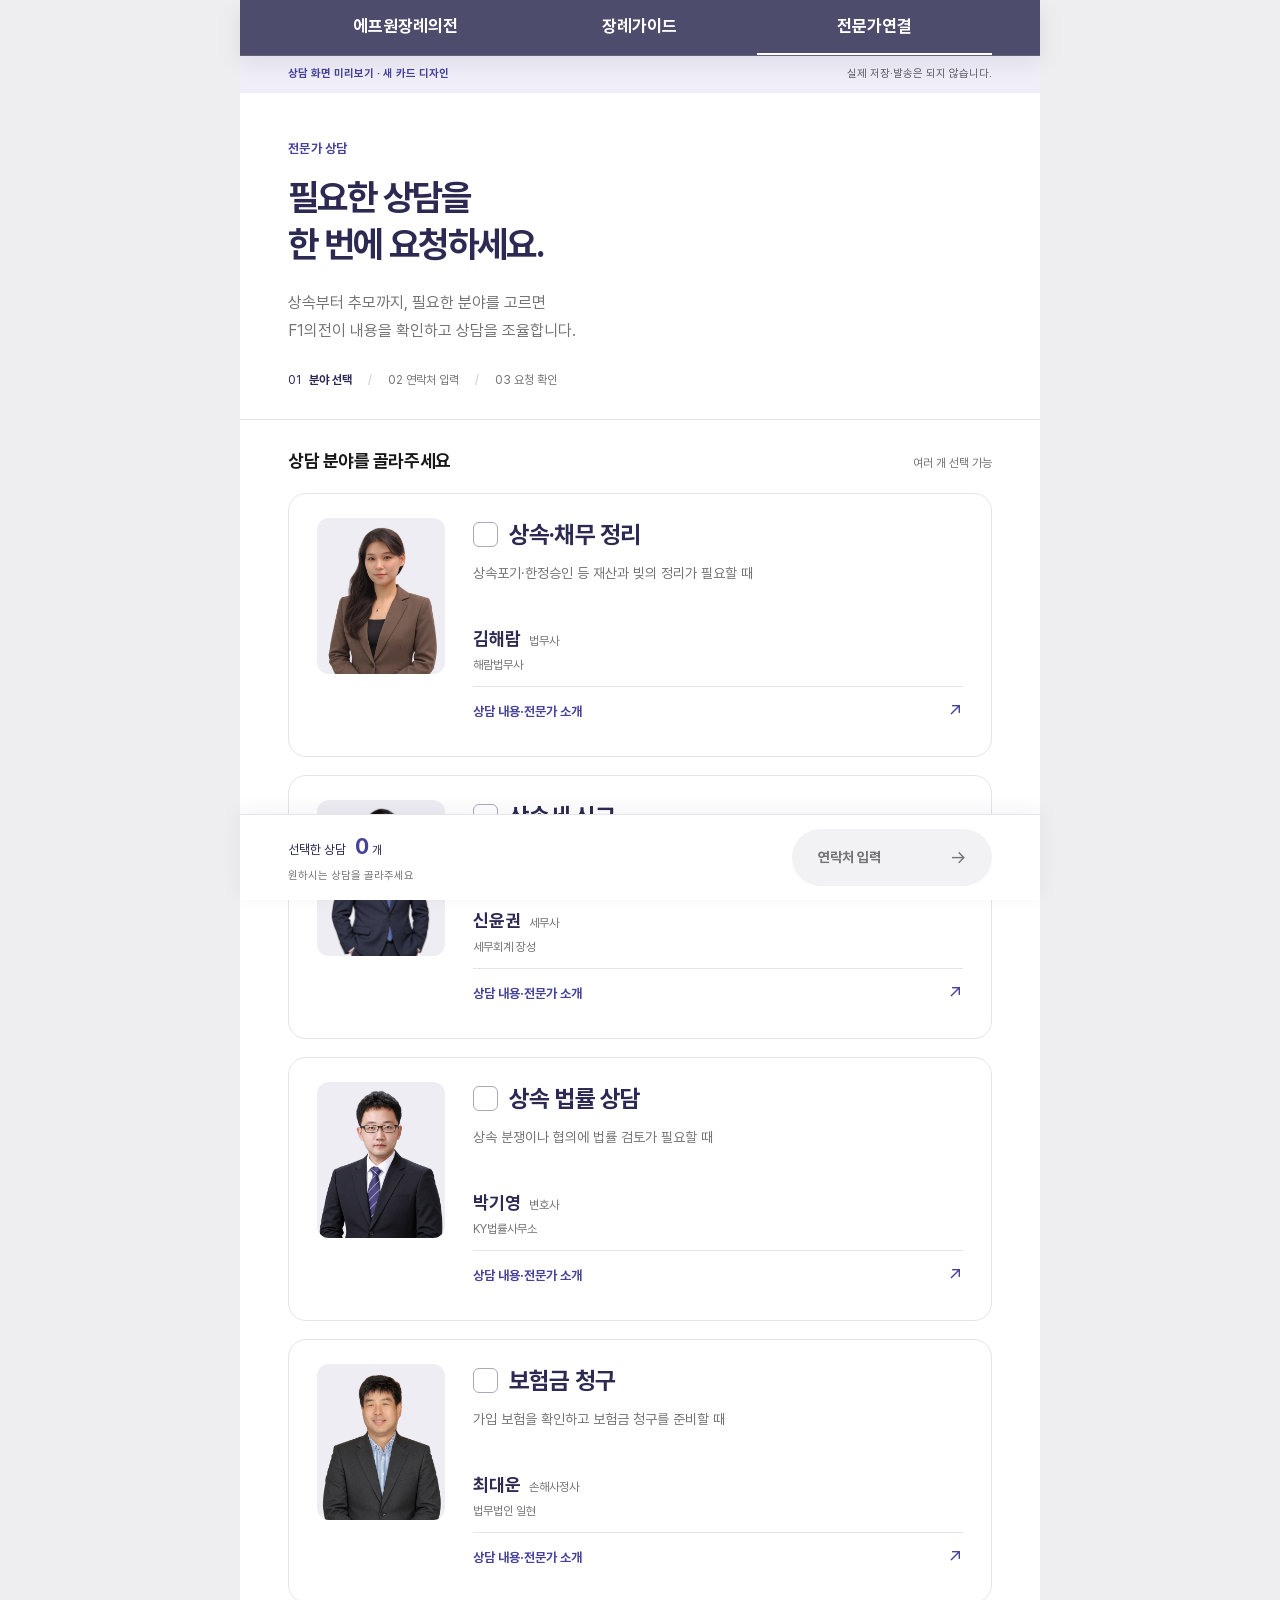
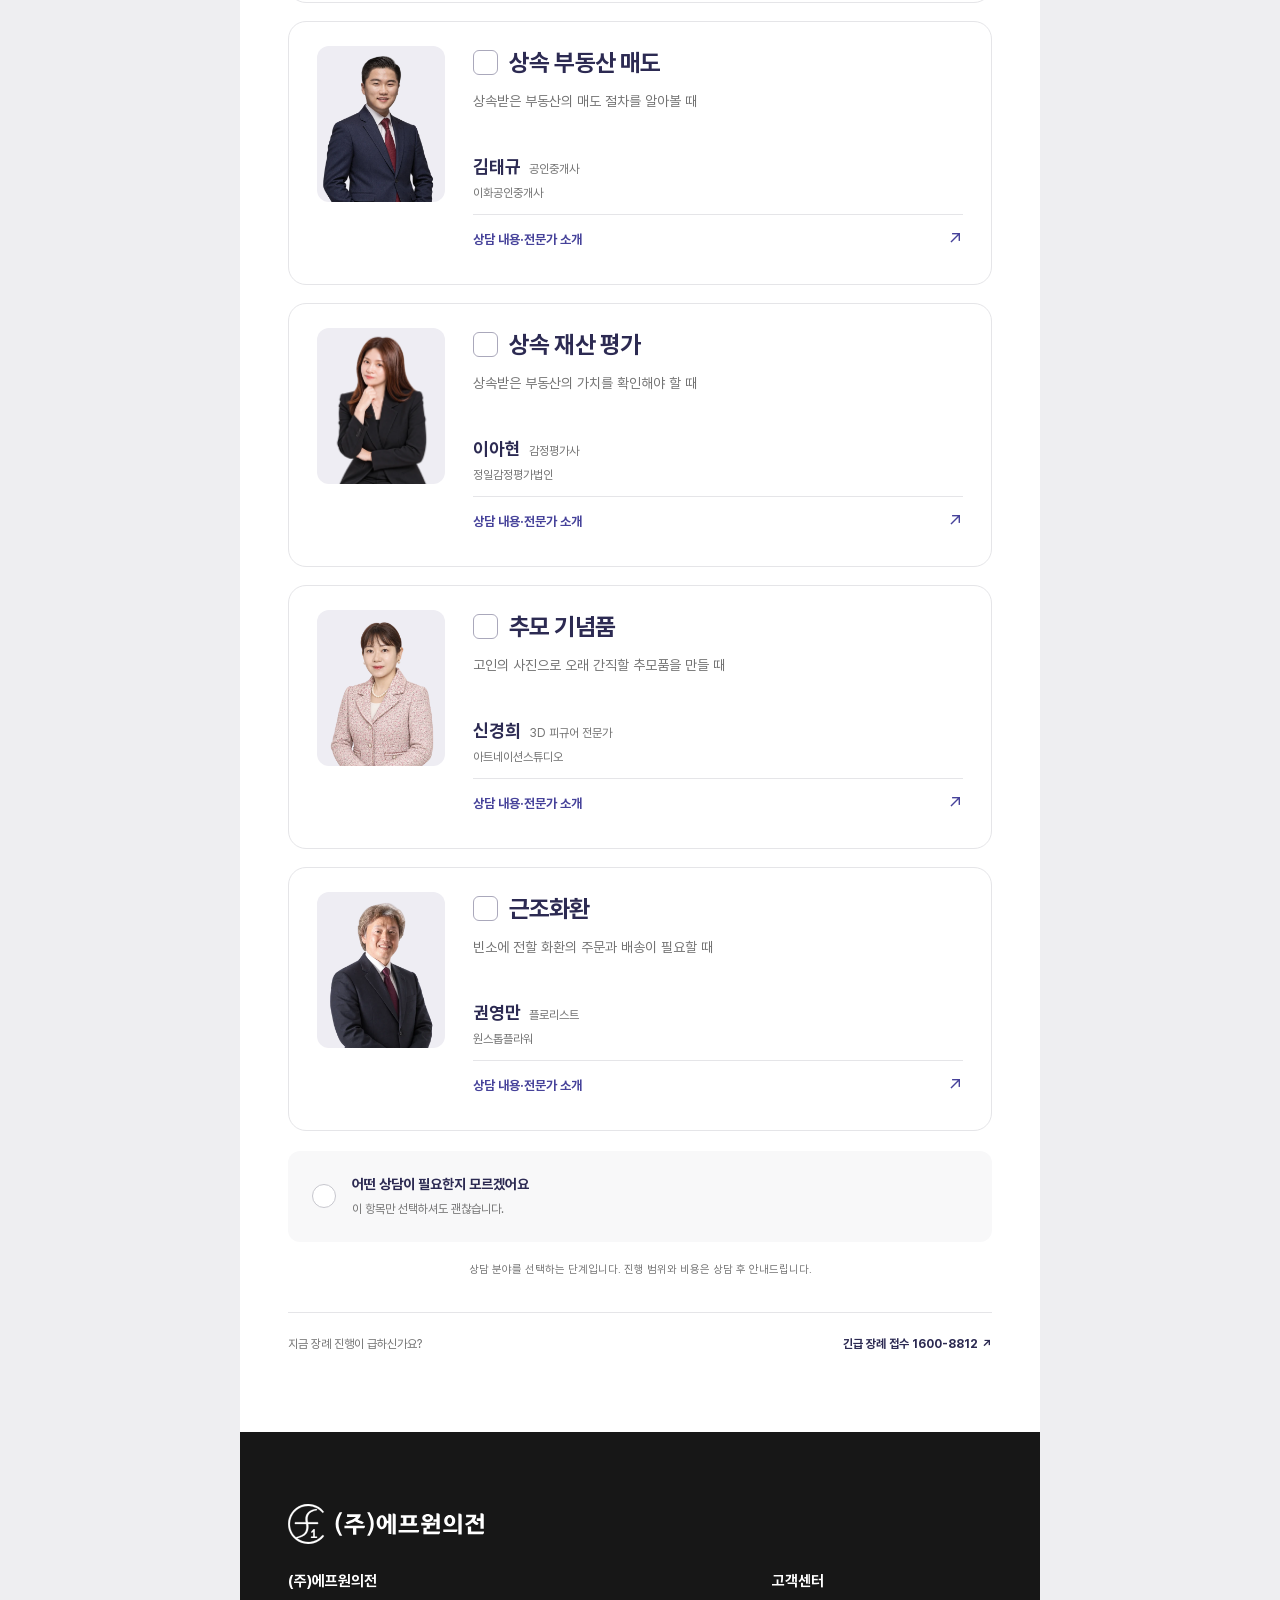
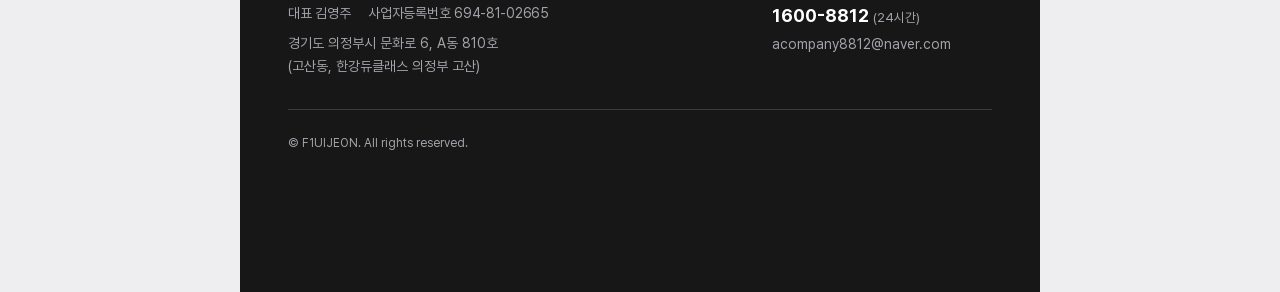
==== commit 4d685959: "Redesign expert selection cards with prominent portraits and clear service hierarchy" ====
--- a/experts-preview.html
+++ b/experts-preview.html
@@ -1,5 +1,5 @@
 <!doctype html>
-<html lang="ko"><head><meta charset="utf-8"><meta name="viewport" content="width=device-width,initial-scale=1"><meta name="robots" content="noindex,nofollow"><meta name="referrer" content="same-origin"><title>전문가 상담 미리보기 · 에프원의전</title><meta name="description" content="필요한 도움을 선택하고 F1의전에 상담을 요청하는 화면 미리보기"><link rel="stylesheet" href="assets/pretendard.css"><link rel="stylesheet" href="styles.css?v=240"><style>
+<html lang="ko"><head><meta charset="utf-8"><meta name="viewport" content="width=device-width,initial-scale=1"><meta name="robots" content="noindex,nofollow"><meta name="referrer" content="same-origin"><title>전문가 상담 미리보기 · 에프원의전</title><meta name="description" content="필요한 도움을 선택하고 F1의전에 상담을 요청하는 화면 미리보기"><link rel="stylesheet" href="assets/pretendard.css"><link rel="stylesheet" href="styles.css?v=242"><style>
 /* Shared F1 tokens, typography, 800px canvas, navigation and footer come from styles.css. */
 :root{--care-brand:var(--color-brand);--care-accent:var(--color-accent);--care-soft:var(--color-accent-soft);--care-muted:var(--color-text-secondary);--care-line:var(--color-border);--care-bg:var(--color-neutral-50)}
 #care-main{background:var(--color-white);padding-top:56px;min-height:700px}
@@ -41,76 +41,126 @@
 .option-title{display:flex;align-items:center;gap:10px}.option-title>.option-check{font-weight:400;letter-spacing:0}.unsure-choice .checkbox-mark{order:-1;margin-left:0;flex-shrink:0}
 @media(max-width:640px){.option-title{grid-column:1/-1}.option-photo{grid-row:3;align-self:start}.option-description{grid-row:3;align-self:center}}
 
+/* Service-first consultant rows: one readable composition at every width. */
+.care-grid{grid-template-columns:minmax(0,1fr);gap:18px}
+.consultant-card{position:relative;min-width:0;border:1px solid var(--care-line);border-radius:18px;background:#fff;overflow:hidden;transition:border-color .15s,background .15s}
+.consultant-card.is-selected{border-color:var(--care-accent);background:var(--care-soft);box-shadow:inset 0 0 0 1px var(--care-accent)}
+.consultant-choice{position:relative;display:grid;grid-template-columns:128px minmax(0,1fr);grid-template-rows:auto auto 1fr;column-gap:28px;row-gap:10px;padding:24px 28px 12px;cursor:pointer}
+.consultant-choice input{position:absolute;width:1px;height:1px;opacity:0}
+.consultant-card:has(input:focus-visible){outline:3px solid var(--color-focus-ring);outline-offset:3px}
+.consultant-portrait{grid-column:1;grid-row:1/4;width:128px;height:156px;border-radius:12px;background:#eeedf3;overflow:hidden;align-self:start}
+.consultant-portrait img{display:block;width:100%;height:100%;object-fit:contain;object-position:center bottom}
+.consultant-title{grid-column:2;display:flex;align-items:center;gap:11px;color:var(--care-brand);font-size:24px;font-weight:700;line-height:1.4;letter-spacing:-.035em;word-break:keep-all}
+.consultant-check{display:flex;align-items:center;justify-content:center;flex:none;width:25px;height:25px;border:1.5px solid #aaa8bb;border-radius:6px;background:#fff;color:transparent;font-size:15px;font-weight:600}
+.is-selected .consultant-check{border-color:var(--care-accent);background:var(--care-accent);color:#fff}
+.consultant-description{grid-column:2;max-width:390px;color:var(--care-muted);font-size:14px;line-height:1.7;word-break:keep-all}
+.consultant-identity{grid-column:2;align-self:end;display:flex;flex-direction:column;gap:4px;padding-top:12px;color:var(--care-brand);line-height:1.5}
+.consultant-identity>span:first-child{display:flex;align-items:baseline;flex-wrap:wrap;gap:8px}
+.consultant-identity strong{font-size:18px;font-weight:700}.consultant-role{font-size:12px;color:var(--care-muted)}.consultant-office{font-size:12px;color:var(--care-muted)}
+.consultant-details{display:flex;align-items:center;justify-content:space-between;gap:18px;min-height:44px;width:calc(100% - 212px);margin:0 28px 20px 184px;padding:11px 0;border:0;border-top:1px solid var(--care-line);background:transparent;text-align:left;color:var(--care-accent);font-size:13px;font-weight:600;line-height:1.5}
+.consultant-details>span{font-size:18px;font-weight:400}
+@media(hover:hover){.consultant-card:hover{border-color:var(--care-accent)}.consultant-details:hover{text-decoration:underline;text-underline-offset:4px}}
+@media(max-width:640px){
+ .care-grid{gap:14px}
+ .consultant-card{border-radius:16px}
+ .consultant-choice{grid-template-columns:80px minmax(0,1fr);grid-template-rows:auto auto auto;gap:16px;padding:20px 20px 14px}
+ .consultant-title{grid-column:1/-1;grid-row:1;font-size:22px;gap:10px}
+ .consultant-portrait{grid-column:1;grid-row:2;width:80px;height:98px;border-radius:10px}
+ .consultant-identity{grid-column:2;grid-row:2;align-self:center;padding:0;gap:6px}
+ .consultant-identity>span:first-child{display:flex;flex-direction:column;gap:2px}
+ .consultant-identity strong{font-size:18px}.consultant-role,.consultant-office{font-size:12px}
+ .consultant-description{grid-column:1/-1;grid-row:3;font-size:13px;max-width:none}
+ .consultant-details{width:calc(100% - 40px);margin:0 20px 10px;font-size:12px}
+ .preview-banner>span{max-width:50%}
+}
+@media(max-width:380px){.consultant-choice{padding:18px 16px 12px;column-gap:14px}.consultant-title{font-size:20px}.consultant-details{width:calc(100% - 32px);margin-left:16px;margin-right:16px}}
+
 </style></head>
 <body>
   <header class="site-header"><nav class="nav" aria-label="주 메뉴"><a href="index.html#home">에프원장례의전</a><a href="index.html#info">장례가이드</a><a href="#experts" class="active" aria-current="page">전문가연결</a></nav></header>
-  <main id="care-main"><div class="preview-banner"><span>상담 화면 미리보기</span><p>실제 저장·발송은 되지 않습니다.</p></div>
+  <main id="care-main"><div class="preview-banner"><span>상담 화면 미리보기 · 새 카드 디자인</span><p>실제 저장·발송은 되지 않습니다.</p></div>
     <section id="step-experts" class="care-step" aria-labelledby="experts-heading">
       <div class="consult-intro"><p class="consult-eyebrow">전문가 상담</p><h1 id="experts-heading" tabindex="-1">필요한 상담을<br>한 번에 요청하세요.</h1><p class="consult-description">상속부터 추모까지, 필요한 분야를 고르면<br>F1의전이 내용을 확인하고 상담을 조율합니다.</p><div class="consult-steps" aria-label="상담 신청 순서"><span class="current">01 <b>분야 선택</b></span><span aria-hidden="true">/</span><span>02 연락처 입력</span><span aria-hidden="true">/</span><span>03 요청 확인</span></div></div>
       <div class="care-directory" id="care-directory"><div class="directory-heading"><h2>상담 분야를 골라주세요</h2><p>여러 개 선택 가능</p></div>
-      <div class="care-grid"><article class="expert-option" data-service-card="legal-office" aria-label="상속·채무 정리">
-      <label class="expert-choice"><input type="checkbox" name="services" value="legal-office" data-name="상속·채무 정리" aria-label="상속·채무 정리 선택">
-        <span class="option-heading"><span class="option-role">법무사</span></span>
-        <span class="option-title"><span class="option-check" aria-hidden="true">✓</span><span>상속·채무 정리</span></span><span class="option-description">상속포기·한정승인 등<br>재산과 빚의 정리가 필요할 때</span>
-        <span class="option-person"><span class="option-photo"><img src="[data-uri]" alt="" loading="lazy"></span><span class="option-person-copy"><strong>김해람 <small>법무사</small></strong><span>해람법무사</span></span><span class="selection-label">선택</span></span>
-      </label>
-      <button type="button" class="expert-details-link" data-expert-details="legal-office" aria-label="김해람 전문가 소개·상담 안내" aria-haspopup="dialog" aria-controls="expert-dialog">전문가 소개·상담 안내 <span aria-hidden="true">↗</span></button>
-    </article>
-<article class="expert-option" data-service-card="tax" aria-label="상속세 신고">
-      <label class="expert-choice"><input type="checkbox" name="services" value="tax" data-name="상속세 신고" aria-label="상속세 신고 선택">
-        <span class="option-heading"><span class="option-role">세무사</span></span>
-        <span class="option-title"><span class="option-check" aria-hidden="true">✓</span><span>상속세 신고</span></span><span class="option-description">상속세와 필요한 서류를<br>확인하고 신고를 준비할 때</span>
-        <span class="option-person"><span class="option-photo"><img src="[data-uri]" alt="" loading="lazy"></span><span class="option-person-copy"><strong>신윤권 <small>세무사</small></strong><span>세무회계 장성</span></span><span class="selection-label">선택</span></span>
-      </label>
-      <button type="button" class="expert-details-link" data-expert-details="tax" aria-label="신윤권 전문가 소개·상담 안내" aria-haspopup="dialog" aria-controls="expert-dialog">전문가 소개·상담 안내 <span aria-hidden="true">↗</span></button>
-    </article>
-<article class="expert-option" data-service-card="lawyer" aria-label="상속 법률 상담">
-      <label class="expert-choice"><input type="checkbox" name="services" value="lawyer" data-name="상속 법률 상담" aria-label="상속 법률 상담 선택">
-        <span class="option-heading"><span class="option-role">변호사</span></span>
-        <span class="option-title"><span class="option-check" aria-hidden="true">✓</span><span>상속 법률 상담</span></span><span class="option-description">상속 분쟁이나 협의에<br>법률 검토가 필요할 때</span>
-        <span class="option-person"><span class="option-photo"><img src="[data-uri]" alt="" loading="lazy"></span><span class="option-person-copy"><strong>박기영 <small>변호사</small></strong><span>KY법률사무소</span></span><span class="selection-label">선택</span></span>
-      </label>
-      <button type="button" class="expert-details-link" data-expert-details="lawyer" aria-label="박기영 전문가 소개·상담 안내" aria-haspopup="dialog" aria-controls="expert-dialog">전문가 소개·상담 안내 <span aria-hidden="true">↗</span></button>
-    </article>
-<article class="expert-option" data-service-card="insurance" aria-label="보험금 청구">
-      <label class="expert-choice"><input type="checkbox" name="services" value="insurance" data-name="보험금 청구" aria-label="보험금 청구 선택">
-        <span class="option-heading"><span class="option-role">손해사정사</span></span>
-        <span class="option-title"><span class="option-check" aria-hidden="true">✓</span><span>보험금 청구</span></span><span class="option-description">가입 보험을 확인하고<br>보험금 청구를 준비할 때</span>
-        <span class="option-person"><span class="option-photo"><img src="[data-uri]" alt="" loading="lazy"></span><span class="option-person-copy"><strong>최대운 <small>손해사정사</small></strong><span>법무법인 일현</span></span><span class="selection-label">선택</span></span>
-      </label>
-      <button type="button" class="expert-details-link" data-expert-details="insurance" aria-label="최대운 전문가 소개·상담 안내" aria-haspopup="dialog" aria-controls="expert-dialog">전문가 소개·상담 안내 <span aria-hidden="true">↗</span></button>
-    </article>
-<article class="expert-option" data-service-card="property" aria-label="상속 부동산 매도">
-      <label class="expert-choice"><input type="checkbox" name="services" value="property" data-name="상속 부동산 매도" aria-label="상속 부동산 매도 선택">
-        <span class="option-heading"><span class="option-role">공인중개사</span></span>
-        <span class="option-title"><span class="option-check" aria-hidden="true">✓</span><span>상속 부동산 매도</span></span><span class="option-description">상속받은 부동산의<br>매도 절차를 알아볼 때</span>
-        <span class="option-person"><span class="option-photo"><img src="[data-uri]" alt="" loading="lazy"></span><span class="option-person-copy"><strong>김태규 <small>공인중개사</small></strong><span>이화공인중개사</span></span><span class="selection-label">선택</span></span>
-      </label>
-      <button type="button" class="expert-details-link" data-expert-details="property" aria-label="김태규 전문가 소개·상담 안내" aria-haspopup="dialog" aria-controls="expert-dialog">전문가 소개·상담 안내 <span aria-hidden="true">↗</span></button>
-    </article>
-<article class="expert-option" data-service-card="appraisal" aria-label="상속 재산 평가">
-      <label class="expert-choice"><input type="checkbox" name="services" value="appraisal" data-name="상속 재산 평가" aria-label="상속 재산 평가 선택">
-        <span class="option-heading"><span class="option-role">감정평가사</span></span>
-        <span class="option-title"><span class="option-check" aria-hidden="true">✓</span><span>상속 재산 평가</span></span><span class="option-description">상속받은 부동산의<br>가치를 확인해야 할 때</span>
-        <span class="option-person"><span class="option-photo"><img src="[data-uri]" alt="" loading="lazy"></span><span class="option-person-copy"><strong>이아현 <small>감정평가사</small></strong><span>정일감정평가법인</span></span><span class="selection-label">선택</span></span>
-      </label>
-      <button type="button" class="expert-details-link" data-expert-details="appraisal" aria-label="이아현 전문가 소개·상담 안내" aria-haspopup="dialog" aria-controls="expert-dialog">전문가 소개·상담 안내 <span aria-hidden="true">↗</span></button>
-    </article>
-<article class="expert-option" data-service-card="memorial" aria-label="추모 기념품">
-      <label class="expert-choice"><input type="checkbox" name="services" value="memorial" data-name="추모 기념품" aria-label="추모 기념품 선택">
-        <span class="option-heading"><span class="option-role">3D 피규어 전문가</span></span>
-        <span class="option-title"><span class="option-check" aria-hidden="true">✓</span><span>추모 기념품</span></span><span class="option-description">고인의 사진으로<br>오래 간직할 추모품을 만들 때</span>
-        <span class="option-person"><span class="option-photo"><img src="[data-uri]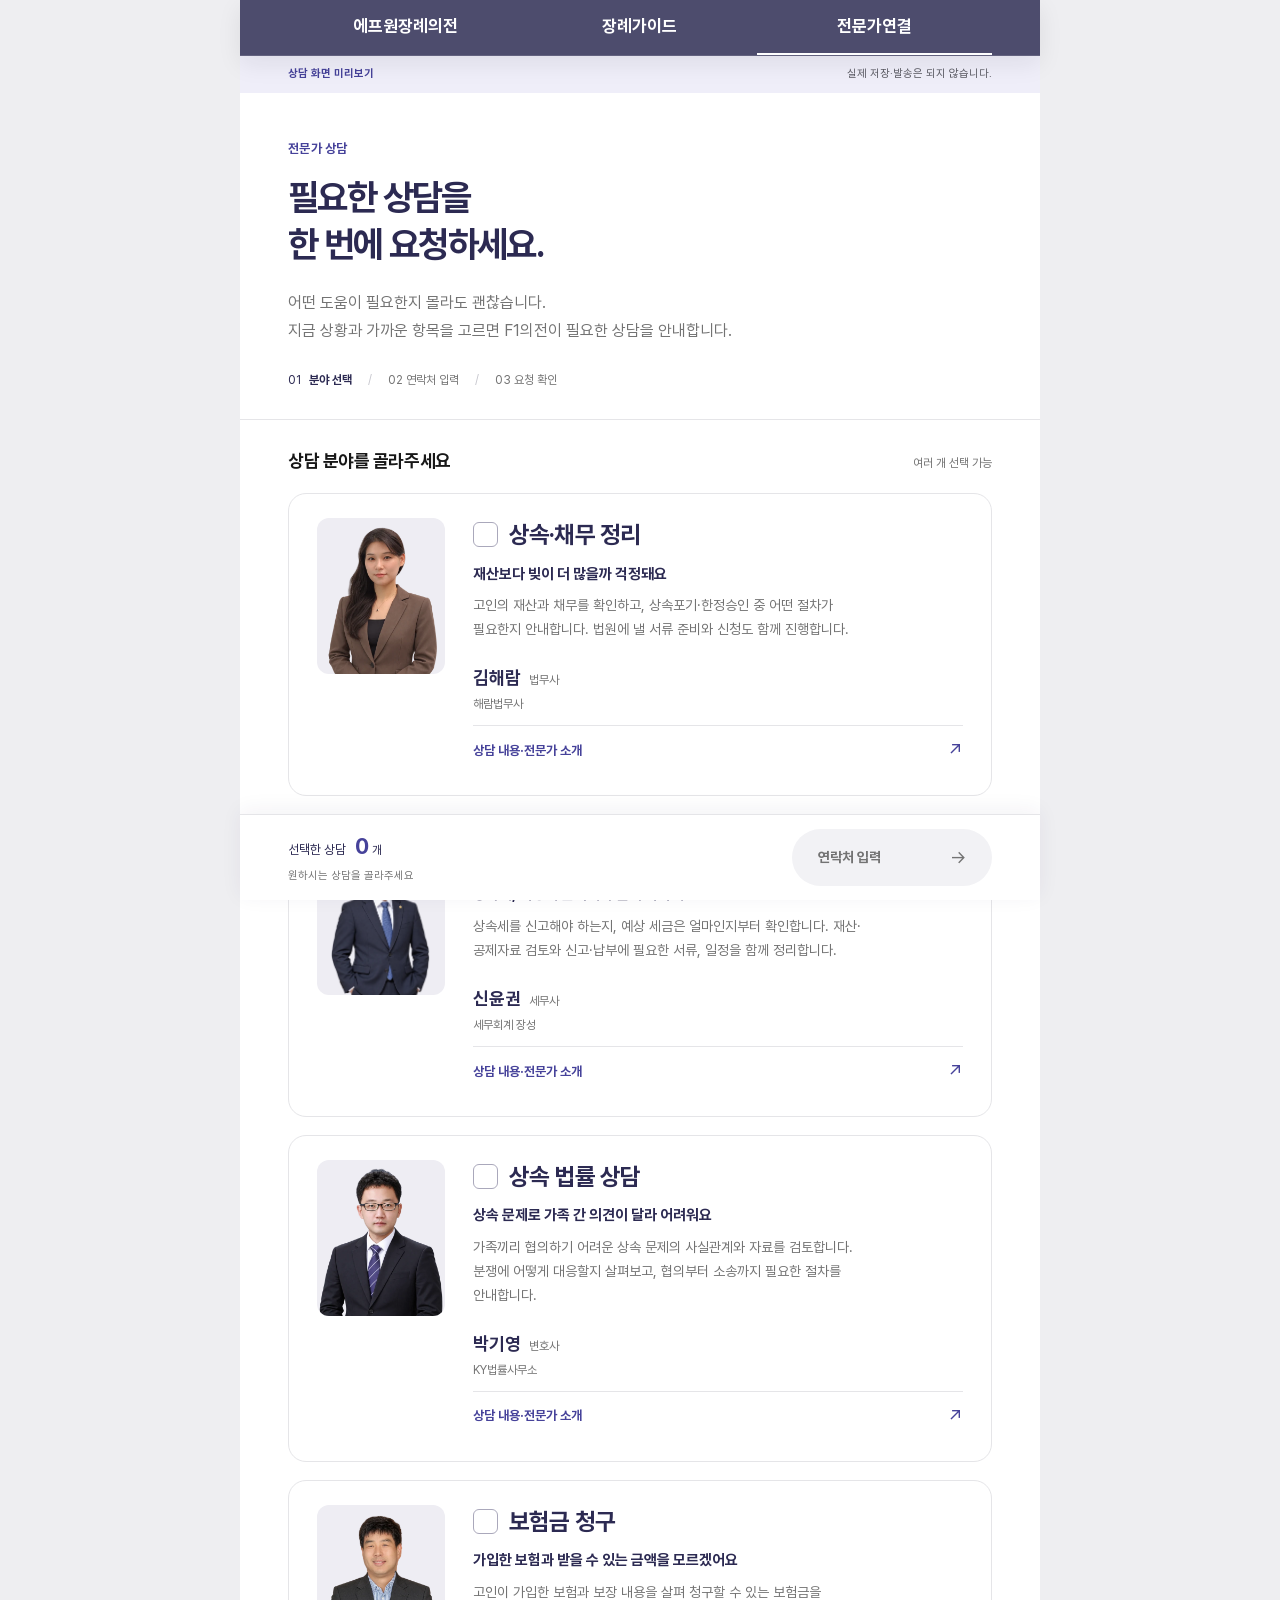
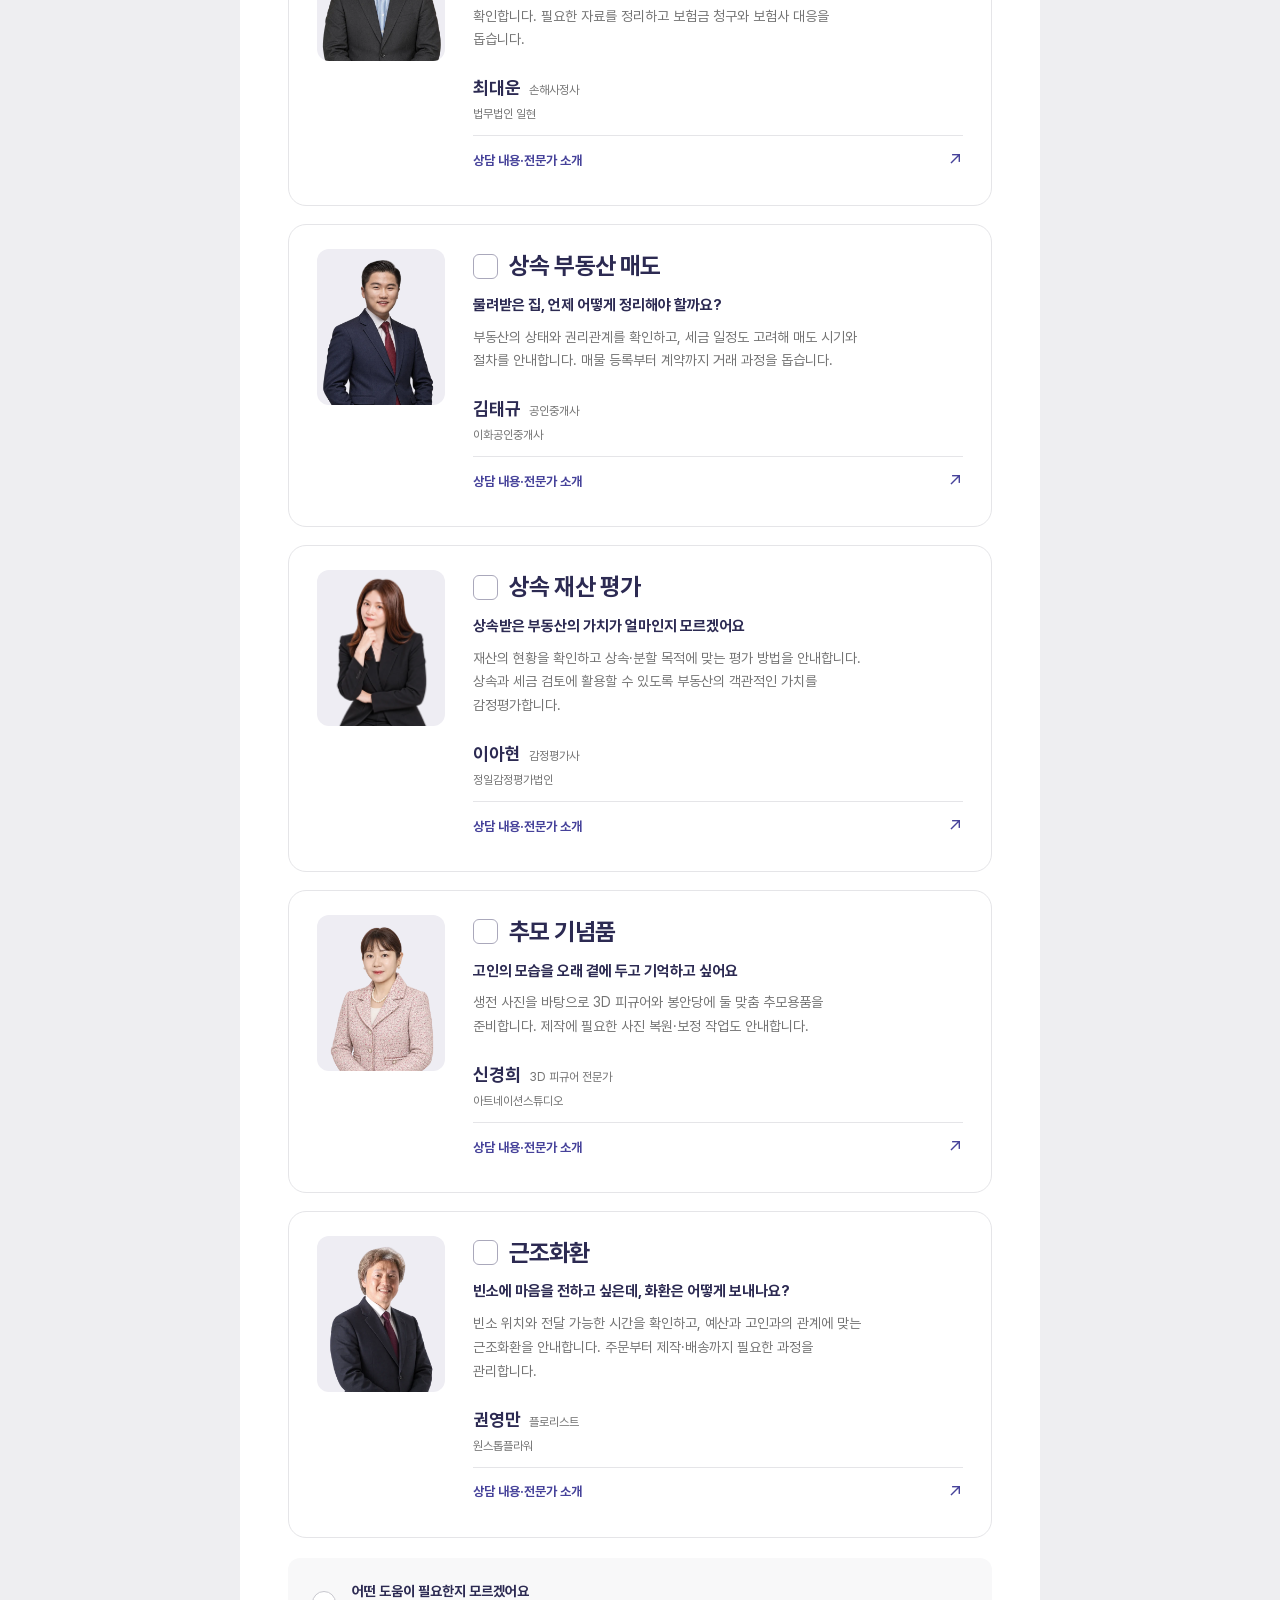
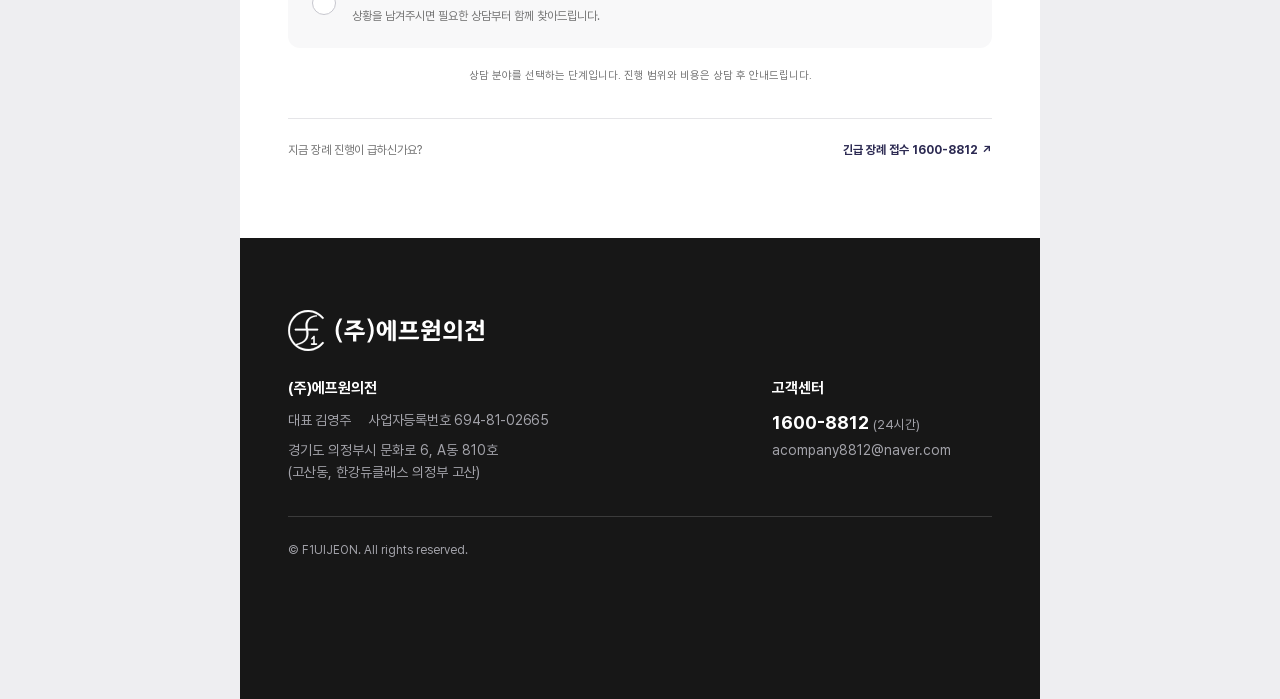
==== commit f0672c19: "Explain customer concerns and practical expert support" ====
--- a/experts-preview.html
+++ b/experts-preview.html
@@ -54,6 +54,8 @@
 .consultant-check{display:flex;align-items:center;justify-content:center;flex:none;width:25px;height:25px;border:1.5px solid #aaa8bb;border-radius:6px;background:#fff;color:transparent;font-size:15px;font-weight:600}
 .is-selected .consultant-check{border-color:var(--care-accent);background:var(--care-accent);color:#fff}
 .consultant-description{grid-column:2;max-width:390px;color:var(--care-muted);font-size:14px;line-height:1.7;word-break:keep-all}
+.consultant-concern{display:block;font-size:15px;line-height:1.65;font-weight:600;color:var(--care-brand);margin-bottom:8px}
+.consultant-help{display:block}
 .consultant-identity{grid-column:2;align-self:end;display:flex;flex-direction:column;gap:4px;padding-top:12px;color:var(--care-brand);line-height:1.5}
 .consultant-identity>span:first-child{display:flex;align-items:baseline;flex-wrap:wrap;gap:8px}
 .consultant-identity strong{font-size:18px;font-weight:700}.consultant-role{font-size:12px;color:var(--care-muted)}.consultant-office{font-size:12px;color:var(--care-muted)}
@@ -78,15 +80,15 @@
 </style></head>
 <body>
   <header class="site-header"><nav class="nav" aria-label="주 메뉴"><a href="index.html#home">에프원장례의전</a><a href="index.html#info">장례가이드</a><a href="#experts" class="active" aria-current="page">전문가연결</a></nav></header>
-  <main id="care-main"><div class="preview-banner"><span>상담 화면 미리보기 · 새 카드 디자인</span><p>실제 저장·발송은 되지 않습니다.</p></div>
+  <main id="care-main"><div class="preview-banner"><span>상담 화면 미리보기</span><p>실제 저장·발송은 되지 않습니다.</p></div>
     <section id="step-experts" class="care-step" aria-labelledby="experts-heading">
-      <div class="consult-intro"><p class="consult-eyebrow">전문가 상담</p><h1 id="experts-heading" tabindex="-1">필요한 상담을<br>한 번에 요청하세요.</h1><p class="consult-description">상속부터 추모까지, 필요한 분야를 고르면<br>F1의전이 내용을 확인하고 상담을 조율합니다.</p><div class="consult-steps" aria-label="상담 신청 순서"><span class="current">01 <b>분야 선택</b></span><span aria-hidden="true">/</span><span>02 연락처 입력</span><span aria-hidden="true">/</span><span>03 요청 확인</span></div></div>
+      <div class="consult-intro"><p class="consult-eyebrow">전문가 상담</p><h1 id="experts-heading" tabindex="-1">필요한 상담을<br>한 번에 요청하세요.</h1><p class="consult-description">어떤 도움이 필요한지 몰라도 괜찮습니다.<br>지금 상황과 가까운 항목을 고르면 F1의전이 필요한 상담을 안내합니다.</p><div class="consult-steps" aria-label="상담 신청 순서"><span class="current">01 <b>분야 선택</b></span><span aria-hidden="true">/</span><span>02 연락처 입력</span><span aria-hidden="true">/</span><span>03 요청 확인</span></div></div>
       <div class="care-directory" id="care-directory"><div class="directory-heading"><h2>상담 분야를 골라주세요</h2><p>여러 개 선택 가능</p></div>
       <div class="care-grid"><article class="consultant-card" data-service-card="legal-office" aria-label="상속·채무 정리">
       <label class="consultant-choice"><input type="checkbox" name="services" value="legal-office" data-name="상속·채무 정리" aria-label="상속·채무 정리 선택">
         <span class="consultant-portrait"><img src="[data-uri]" alt="" loading="lazy"></span>
         <span class="consultant-title"><span class="consultant-check" aria-hidden="true">✓</span><span>상속·채무 정리</span></span>
-        <span class="consultant-description">상속포기·한정승인 등 재산과 빚의 정리가 필요할 때</span>
+        <span class="consultant-description"><strong class="consultant-concern">재산보다 빚이 더 많을까 걱정돼요</strong><span class="consultant-help">고인의 재산과 채무를 확인하고, 상속포기·한정승인 중 어떤 절차가 필요한지 안내합니다. 법원에 낼 서류 준비와 신청도 함께 진행합니다.</span></span>
         <span class="consultant-identity"><span><strong>김해람</strong><span class="consultant-role">법무사</span></span><span class="consultant-office">해람법무사</span></span>
         <span class="selection-label sr-only">선택</span>
       </label>
@@ -96,7 +98,7 @@
       <label class="consultant-choice"><input type="checkbox" name="services" value="tax" data-name="상속세 신고" aria-label="상속세 신고 선택">
         <span class="consultant-portrait"><img src="[data-uri]" alt="" loading="lazy"></span>
         <span class="consultant-title"><span class="consultant-check" aria-hidden="true">✓</span><span>상속세 신고</span></span>
-        <span class="consultant-description">상속세와 필요한 서류를 확인하고 신고를 준비할 때</span>
+        <span class="consultant-description"><strong class="consultant-concern">상속세, 어떻게 준비해야 할지 막막해요</strong><span class="consultant-help">상속세를 신고해야 하는지, 예상 세금은 얼마인지부터 확인합니다. 재산·공제자료 검토와 신고·납부에 필요한 서류, 일정을 함께 정리합니다.</span></span>
         <span class="consultant-identity"><span><strong>신윤권</strong><span class="consultant-role">세무사</span></span><span class="consultant-office">세무회계 장성</span></span>
         <span class="selection-label sr-only">선택</span>
       </label>
@@ -106,7 +108,7 @@
       <label class="consultant-choice"><input type="checkbox" name="services" value="lawyer" data-name="상속 법률 상담" aria-label="상속 법률 상담 선택">
         <span class="consultant-portrait"><img src="[data-uri]" alt="" loading="lazy"></span>
         <span class="consultant-title"><span class="consultant-check" aria-hidden="true">✓</span><span>상속 법률 상담</span></span>
-        <span class="consultant-description">상속 분쟁이나 협의에 법률 검토가 필요할 때</span>
+        <span class="consultant-description"><strong class="consultant-concern">상속 문제로 가족 간 의견이 달라 어려워요</strong><span class="consultant-help">가족끼리 협의하기 어려운 상속 문제의 사실관계와 자료를 검토합니다. 분쟁에 어떻게 대응할지 살펴보고, 협의부터 소송까지 필요한 절차를 안내합니다.</span></span>
         <span class="consultant-identity"><span><strong>박기영</strong><span class="consultant-role">변호사</span></span><span class="consultant-office">KY법률사무소</span></span>
         <span class="selection-label sr-only">선택</span>
       </label>
@@ -116,7 +118,7 @@
       <label class="consultant-choice"><input type="checkbox" name="services" value="insurance" data-name="보험금 청구" aria-label="보험금 청구 선택">
         <span class="consultant-portrait"><img src="[data-uri]" alt="" loading="lazy"></span>
         <span class="consultant-title"><span class="consultant-check" aria-hidden="true">✓</span><span>보험금 청구</span></span>
-        <span class="consultant-description">가입 보험을 확인하고 보험금 청구를 준비할 때</span>
+        <span class="consultant-description"><strong class="consultant-concern">가입한 보험과 받을 수 있는 금액을 모르겠어요</strong><span class="consultant-help">고인이 가입한 보험과 보장 내용을 살펴 청구할 수 있는 보험금을 확인합니다. 필요한 자료를 정리하고 보험금 청구와 보험사 대응을 돕습니다.</span></span>
         <span class="consultant-identity"><span><strong>최대운</strong><span class="consultant-role">손해사정사</span></span><span class="consultant-office">법무법인 일현</span></span>
         <span class="selection-label sr-only">선택</span>
       </label>
@@ -126,7 +128,7 @@
       <label class="consultant-choice"><input type="checkbox" name="services" value="property" data-name="상속 부동산 매도" aria-label="상속 부동산 매도 선택">
         <span class="consultant-portrait"><img src="[data-uri]" alt="" loading="lazy"></span>
         <span class="consultant-title"><span class="consultant-check" aria-hidden="true">✓</span><span>상속 부동산 매도</span></span>
-        <span class="consultant-description">상속받은 부동산의 매도 절차를 알아볼 때</span>
+        <span class="consultant-description"><strong class="consultant-concern">물려받은 집, 언제 어떻게 정리해야 할까요?</strong><span class="consultant-help">부동산의 상태와 권리관계를 확인하고, 세금 일정도 고려해 매도 시기와 절차를 안내합니다. 매물 등록부터 계약까지 거래 과정을 돕습니다.</span></span>
         <span class="consultant-identity"><span><strong>김태규</strong><span class="consultant-role">공인중개사</span></span><span class="consultant-office">이화공인중개사</span></span>
         <span class="selection-label sr-only">선택</span>
       </label>
@@ -136,7 +138,7 @@
       <label class="consultant-choice"><input type="checkbox" name="services" value="appraisal" data-name="상속 재산 평가" aria-label="상속 재산 평가 선택">
         <span class="consultant-portrait"><img src="[data-uri]" alt="" loading="lazy"></span>
         <span class="consultant-title"><span class="consultant-check" aria-hidden="true">✓</span><span>상속 재산 평가</span></span>
-        <span class="consultant-description">상속받은 부동산의 가치를 확인해야 할 때</span>
+        <span class="consultant-description"><strong class="consultant-concern">상속받은 부동산의 가치가 얼마인지 모르겠어요</strong><span class="consultant-help">재산의 현황을 확인하고 상속·분할 목적에 맞는 평가 방법을 안내합니다. 상속과 세금 검토에 활용할 수 있도록 부동산의 객관적인 가치를 감정평가합니다.</span></span>
         <span class="consultant-identity"><span><strong>이아현</strong><span class="consultant-role">감정평가사</span></span><span class="consultant-office">정일감정평가법인</span></span>
         <span class="selection-label sr-only">선택</span>
       </label>
@@ -146,7 +148,7 @@
       <label class="consultant-choice"><input type="checkbox" name="services" value="memorial" data-name="추모 기념품" aria-label="추모 기념품 선택">
         <span class="consultant-portrait"><img src="[data-uri]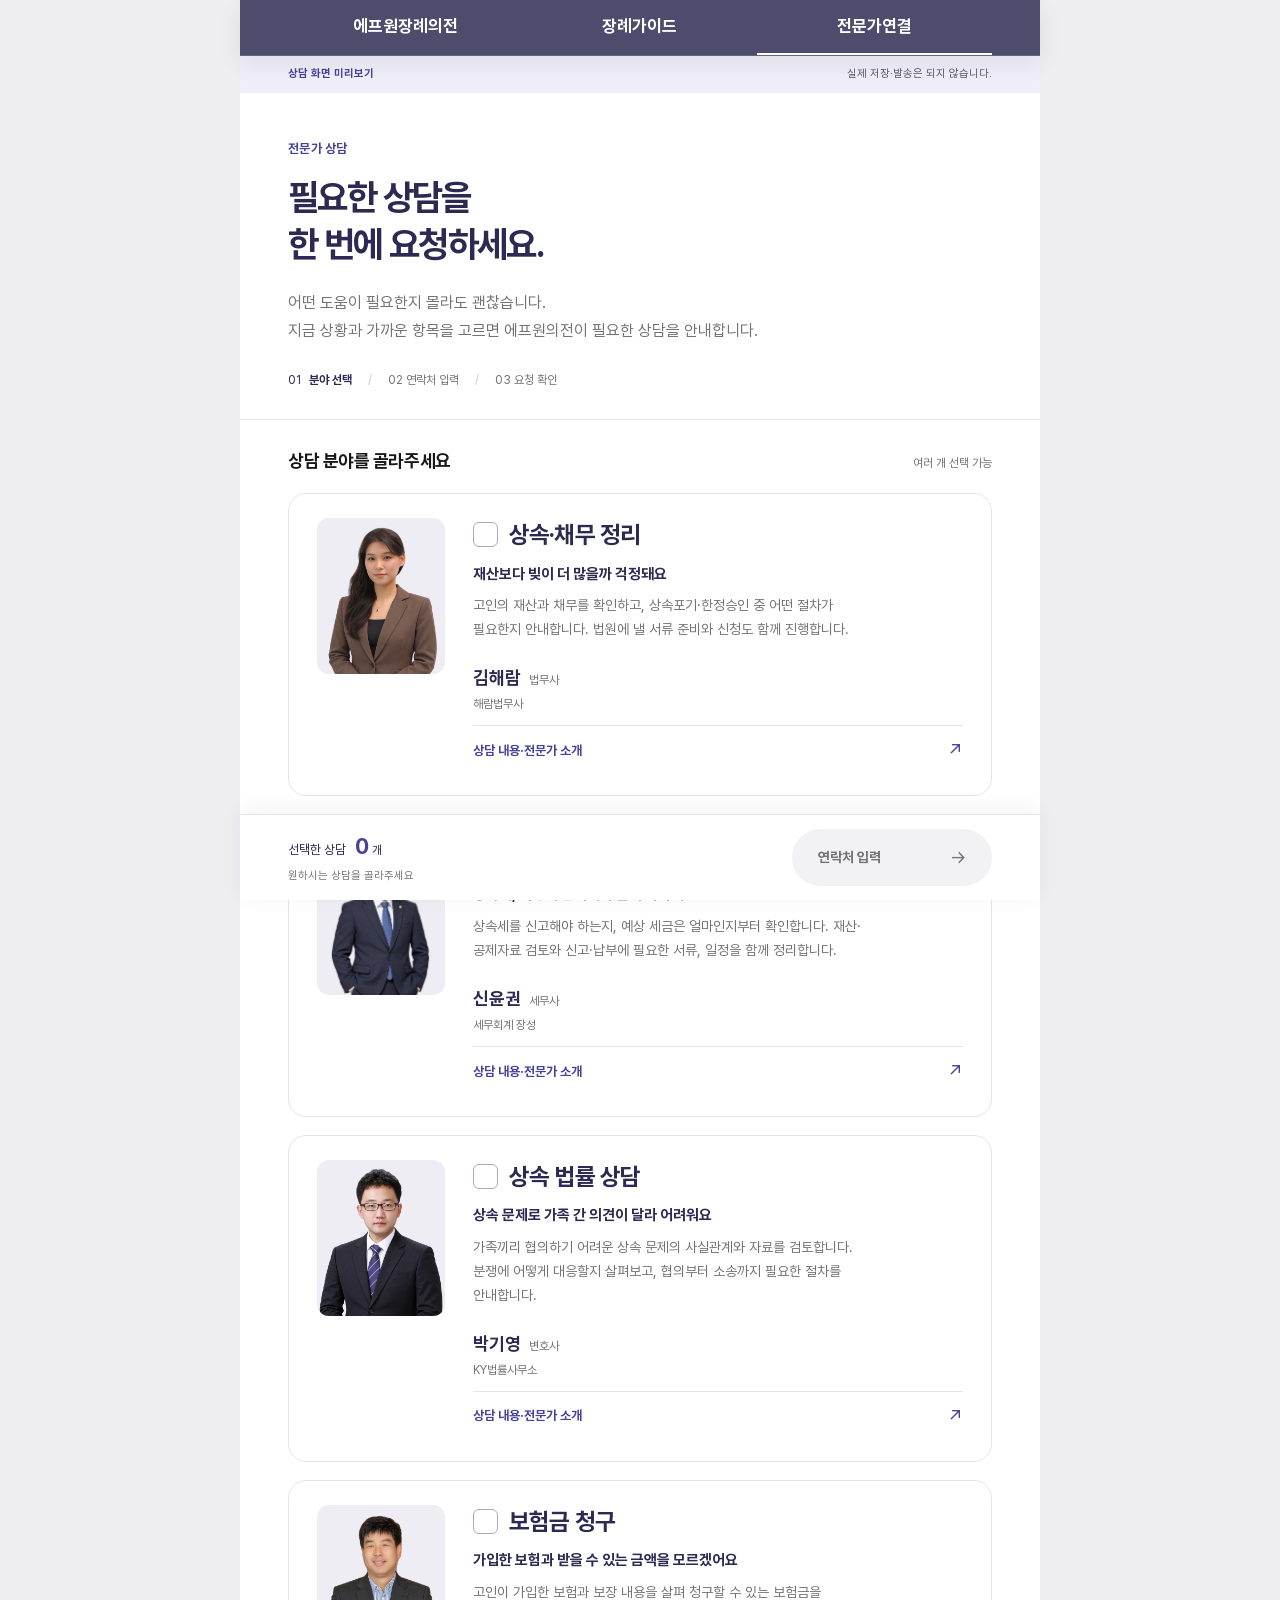
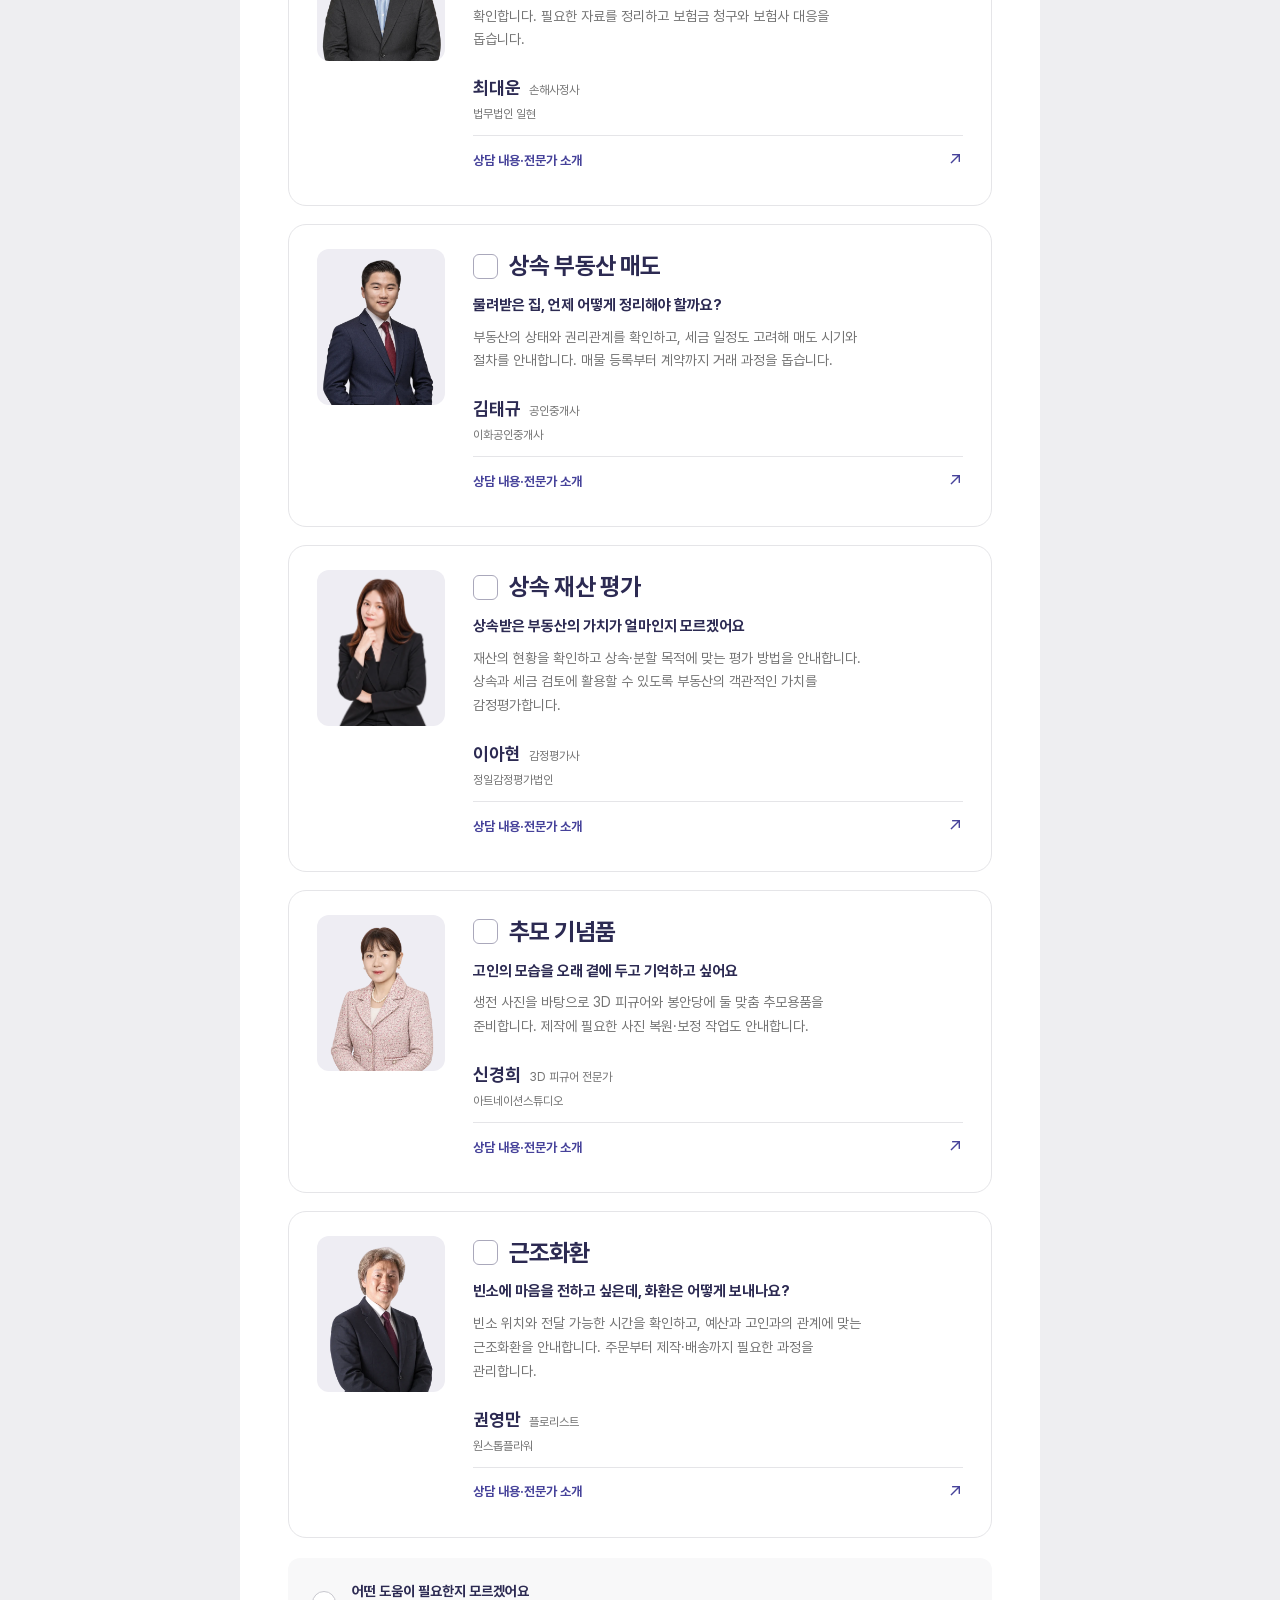
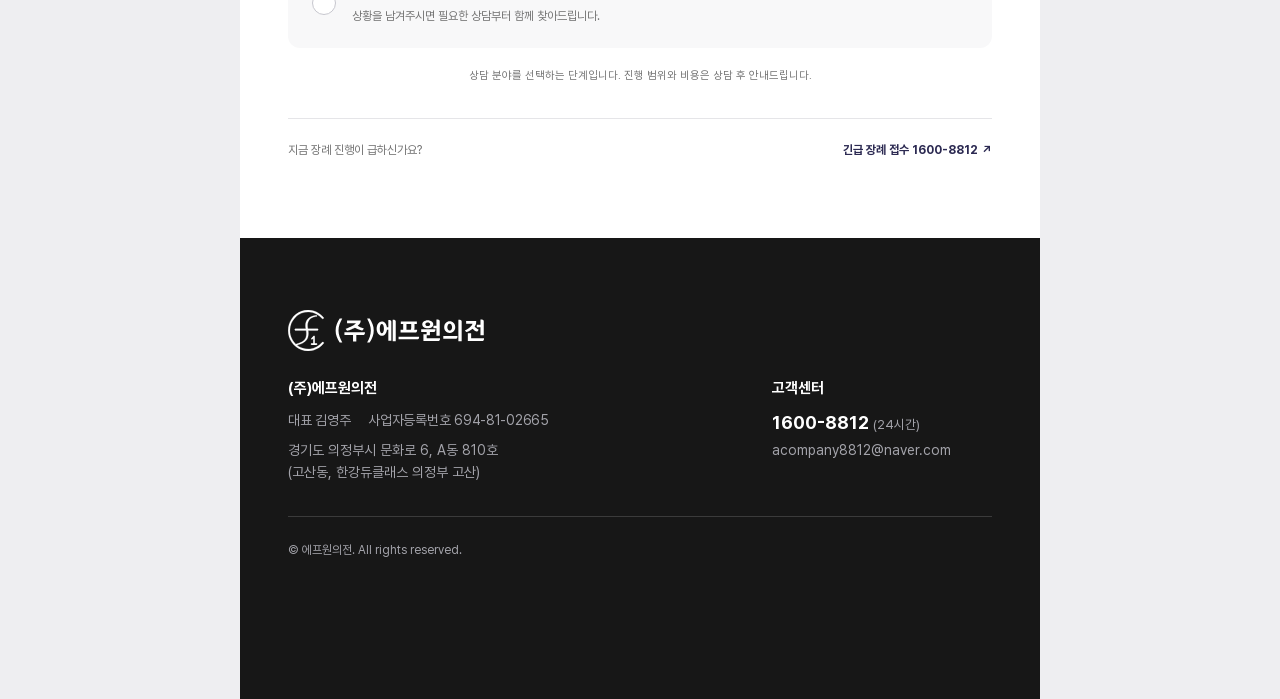
==== commit 4aa42b85: "Use 에프원의전 throughout the consultation preview" ====
--- a/experts-preview.html
+++ b/experts-preview.html
@@ -1,5 +1,5 @@
 <!doctype html>
-<html lang="ko"><head><meta charset="utf-8"><meta name="viewport" content="width=device-width,initial-scale=1"><meta name="robots" content="noindex,nofollow"><meta name="referrer" content="same-origin"><title>전문가 상담 미리보기 · 에프원의전</title><meta name="description" content="필요한 도움을 선택하고 F1의전에 상담을 요청하는 화면 미리보기"><link rel="stylesheet" href="assets/pretendard.css"><link rel="stylesheet" href="styles.css?v=242"><style>
+<html lang="ko"><head><meta charset="utf-8"><meta name="viewport" content="width=device-width,initial-scale=1"><meta name="robots" content="noindex,nofollow"><meta name="referrer" content="same-origin"><title>전문가 상담 미리보기 · 에프원의전</title><meta name="description" content="필요한 도움을 선택하고 에프원의전에 상담을 요청하는 화면 미리보기"><link rel="stylesheet" href="assets/pretendard.css"><link rel="stylesheet" href="styles.css?v=242"><style>
 /* Shared F1 tokens, typography, 800px canvas, navigation and footer come from styles.css. */
 :root{--care-brand:var(--color-brand);--care-accent:var(--color-accent);--care-soft:var(--color-accent-soft);--care-muted:var(--color-text-secondary);--care-line:var(--color-border);--care-bg:var(--color-neutral-50)}
 #care-main{background:var(--color-white);padding-top:56px;min-height:700px}
@@ -82,7 +82,7 @@
   <header class="site-header"><nav class="nav" aria-label="주 메뉴"><a href="index.html#home">에프원장례의전</a><a href="index.html#info">장례가이드</a><a href="#experts" class="active" aria-current="page">전문가연결</a></nav></header>
   <main id="care-main"><div class="preview-banner"><span>상담 화면 미리보기</span><p>실제 저장·발송은 되지 않습니다.</p></div>
     <section id="step-experts" class="care-step" aria-labelledby="experts-heading">
-      <div class="consult-intro"><p class="consult-eyebrow">전문가 상담</p><h1 id="experts-heading" tabindex="-1">필요한 상담을<br>한 번에 요청하세요.</h1><p class="consult-description">어떤 도움이 필요한지 몰라도 괜찮습니다.<br>지금 상황과 가까운 항목을 고르면 F1의전이 필요한 상담을 안내합니다.</p><div class="consult-steps" aria-label="상담 신청 순서"><span class="current">01 <b>분야 선택</b></span><span aria-hidden="true">/</span><span>02 연락처 입력</span><span aria-hidden="true">/</span><span>03 요청 확인</span></div></div>
+      <div class="consult-intro"><p class="consult-eyebrow">전문가 상담</p><h1 id="experts-heading" tabindex="-1">필요한 상담을<br>한 번에 요청하세요.</h1><p class="consult-description">어떤 도움이 필요한지 몰라도 괜찮습니다.<br>지금 상황과 가까운 항목을 고르면 에프원의전이 필요한 상담을 안내합니다.</p><div class="consult-steps" aria-label="상담 신청 순서"><span class="current">01 <b>분야 선택</b></span><span aria-hidden="true">/</span><span>02 연락처 입력</span><span aria-hidden="true">/</span><span>03 요청 확인</span></div></div>
       <div class="care-directory" id="care-directory"><div class="directory-heading"><h2>상담 분야를 골라주세요</h2><p>여러 개 선택 가능</p></div>
       <div class="care-grid"><article class="consultant-card" data-service-card="legal-office" aria-label="상속·채무 정리">
       <label class="consultant-choice"><input type="checkbox" name="services" value="legal-office" data-name="상속·채무 정리" aria-label="상속·채무 정리 선택">
@@ -171,8 +171,8 @@
     <section id="step-request" class="care-step form-step" aria-labelledby="request-heading" hidden>
       <button type="button" class="text-back" data-go="experts">← 도움 선택으로 돌아가기</button>
       <ol class="step-indicator" aria-label="진행 단계"><li class="passed"><span>✓</span>도움 선택</li><li aria-current="step"><span>2</span>정보 입력</li><li><span>3</span>내용 확인</li></ol>
-      <h1 id="request-heading" tabindex="-1">연락처를 남겨주세요</h1><p class="step-description">F1의전이 요청을 확인하고 상담을 조율합니다.</p>
-      <div class="request-layout"><aside class="selection-summary"><div class="summary-top"><h2>선택한 상담 <span class="selected-count">0</span></h2><button type="button" data-go="experts">변경</button></div><div id="request-chips" class="selected-chips"></div><p>F1의전이 요청을 확인하고<br>적합한 담당자와 연결합니다.</p></aside>
+      <h1 id="request-heading" tabindex="-1">연락처를 남겨주세요</h1><p class="step-description">에프원의전이 요청을 확인하고 상담을 조율합니다.</p>
+      <div class="request-layout"><aside class="selection-summary"><div class="summary-top"><h2>선택한 상담 <span class="selected-count">0</span></h2><button type="button" data-go="experts">변경</button></div><div id="request-chips" class="selected-chips"></div><p>에프원의전이 요청을 확인하고<br>적합한 담당자와 연결합니다.</p></aside>
       <form id="care-request-form" novalidate><div class="form-heading"><h2>상담받으실 분</h2><span>* 필수 입력</span></div>
       <div class="input-pair"><div class="field"><label for="customer-name">성함 <span>*</span></label><input id="customer-name" name="customerName" autocomplete="name" required maxlength="40" placeholder="성함을 입력해 주세요" aria-describedby="name-error"><p id="name-error" class="field-error" hidden></p></div><div class="field"><label for="customer-phone">연락처 <span>*</span></label><input id="customer-phone" name="phone" type="tel" inputmode="tel" autocomplete="tel" required maxlength="20" placeholder="010-0000-0000" aria-describedby="phone-error"><p id="phone-error" class="field-error" hidden></p></div></div>
       <div class="field"><label for="preferred-time">연락받기 편한 시간 <small>선택</small></label><select id="preferred-time" name="preferredTime"><option value="">시간 상관없어요</option><option>오전 9시–12시</option><option>오후 12시–3시</option><option>오후 3시–6시</option><option>그 외 시간 (요청 사항에 작성)</option></select></div>
@@ -180,12 +180,12 @@
       <div class="demo-note"><span aria-hidden="true">ⓘ</span><p>지금은 화면 체험 단계입니다.<br>실제 개인정보 대신 예시 정보를 입력해 주세요.</p><button type="button" id="fill-example">예시로 채우기</button></div>
       <button type="submit" class="primary-button">입력 내용 확인 <span aria-hidden="true">→</span></button><p class="button-note">다음 화면에서 선택한 상담과 연락처를 다시 확인합니다.</p></form></div>
     </section>
-    <section id="step-review" class="care-step form-step review-step" aria-labelledby="review-heading" hidden><button type="button" class="text-back" data-go="request">← 입력 내용 수정</button><ol class="step-indicator" aria-label="진행 단계"><li class="passed"><span>✓</span>도움 선택</li><li class="passed"><span>✓</span>정보 입력</li><li aria-current="step"><span>3</span>내용 확인</li></ol><h1 id="review-heading" tabindex="-1">상담 요청 내용을 확인해 주세요</h1><p class="step-description">선택한 분야와 연락처가 맞는지 확인해 주세요.</p><div class="review-sheet"><div class="review-sheet-top"><div><small>상담 요청처</small><h2>F1의전</h2></div><span>전문가 상담</span></div><dl id="review-fields"></dl><div class="review-route"><span aria-hidden="true">01</span><p><b>F1의전에서 요청 확인</b><small>내용을 살펴보고 적합한 담당자를 안내합니다.</small></p><span aria-hidden="true">↗</span></div></div><p class="review-preview-note">미리보기입니다. 아래 버튼을 눌러도 문자·이메일은 발송되지 않습니다.</p><button type="button" class="primary-button" id="preview-submit">상담 요청하기 <small>미리보기</small><span aria-hidden="true">→</span></button></section>
-    <section id="step-complete" class="care-step complete-step" aria-labelledby="complete-heading" hidden><div class="complete-symbol" aria-hidden="true">✓</div><p class="eyebrow">미리보기 완료</p><h1 id="complete-heading" tabindex="-1">상담 신청 흐름을<br>모두 확인했어요.</h1><p class="complete-lead">실제 상담은 접수되지 않았습니다.</p><p>문자·이메일 발송 없이 화면 체험만 완료됐습니다.<br>입력하신 내용은 저장되지 않습니다.</p><div class="next-care"><span>실제 서비스 연결 후에는</span><p>F1의전이 요청을 확인하고<br>담당자가 남겨주신 연락처로 연락드립니다.</p></div><button type="button" class="primary-button" id="review-again">작성한 내용 다시 보기 <span aria-hidden="true">→</span></button><button type="button" class="reset-button" id="restart-preview">입력 내용 지우고 처음부터</button></section>
+    <section id="step-review" class="care-step form-step review-step" aria-labelledby="review-heading" hidden><button type="button" class="text-back" data-go="request">← 입력 내용 수정</button><ol class="step-indicator" aria-label="진행 단계"><li class="passed"><span>✓</span>도움 선택</li><li class="passed"><span>✓</span>정보 입력</li><li aria-current="step"><span>3</span>내용 확인</li></ol><h1 id="review-heading" tabindex="-1">상담 요청 내용을 확인해 주세요</h1><p class="step-description">선택한 분야와 연락처가 맞는지 확인해 주세요.</p><div class="review-sheet"><div class="review-sheet-top"><div><small>상담 요청처</small><h2>에프원의전</h2></div><span>전문가 상담</span></div><dl id="review-fields"></dl><div class="review-route"><span aria-hidden="true">01</span><p><b>에프원의전에서 요청 확인</b><small>내용을 살펴보고 적합한 담당자를 안내합니다.</small></p><span aria-hidden="true">↗</span></div></div><p class="review-preview-note">미리보기입니다. 아래 버튼을 눌러도 문자·이메일은 발송되지 않습니다.</p><button type="button" class="primary-button" id="preview-submit">상담 요청하기 <small>미리보기</small><span aria-hidden="true">→</span></button></section>
+    <section id="step-complete" class="care-step complete-step" aria-labelledby="complete-heading" hidden><div class="complete-symbol" aria-hidden="true">✓</div><p class="eyebrow">미리보기 완료</p><h1 id="complete-heading" tabindex="-1">상담 신청 흐름을<br>모두 확인했어요.</h1><p class="complete-lead">실제 상담은 접수되지 않았습니다.</p><p>문자·이메일 발송 없이 화면 체험만 완료됐습니다.<br>입력하신 내용은 저장되지 않습니다.</p><div class="next-care"><span>실제 서비스 연결 후에는</span><p>에프원의전이 요청을 확인하고<br>담당자가 남겨주신 연락처로 연락드립니다.</p></div><button type="button" class="primary-button" id="review-again">작성한 내용 다시 보기 <span aria-hidden="true">→</span></button><button type="button" class="reset-button" id="restart-preview">입력 내용 지우고 처음부터</button></section>
   </main>
   <div class="selection-dock" id="selection-dock"><div><div class="dock-summary"><p>선택한 상담 <strong id="dock-count">0</strong><span>개</span></p><span id="dock-description">원하시는 상담을 골라주세요</span></div><button type="button" class="primary-button" id="start-request" disabled><span id="start-request-label">연락처 입력</span> <span aria-hidden="true">→</span></button></div></div>
   <p class="sr-only" id="selection-announcement" role="status" aria-live="polite"></p>
-  <dialog id="expert-dialog" aria-labelledby="expert-dialog-title"><div class="expert-dialog-shell"><div class="expert-dialog-top"><span>전문가 소개 · 상담 안내</span><button type="button" id="expert-dialog-close" aria-label="상세 안내 닫기">×</button></div><div class="expert-dialog-scroll"><div class="expert-profile"><div class="expert-profile-photo"><img id="expert-dialog-photo" alt=""></div><div class="expert-profile-copy"><p id="expert-dialog-role"></p><h2 id="expert-dialog-title"></h2><p id="expert-dialog-office"></p><span>F1의전 상담 연계</span></div></div><div class="expert-dialog-content"><h3 id="expert-dialog-service"></h3><p id="expert-dialog-description"></p><section><h4>상담할 수 있는 내용</h4><ul id="expert-dialog-scope"></ul></section><section class="expert-preparation"><h4>미리 알려주시면 좋아요</h4><p>아는 내용만 편하게 말씀해 주세요.</p><ul id="expert-dialog-preparation"></ul></section><p class="expert-route-note">선택한 상담은 F1의전이 확인하고 조율합니다.<br>진행 범위와 비용은 상담 후 안내드립니다.</p></div></div><div class="expert-dialog-footer"><button type="button" class="primary-button" id="expert-dialog-select">이 상담 선택하기 <span aria-hidden="true">✓</span></button><p>선택 후 다른 상담 분야도 함께 고를 수 있습니다.</p></div></div></dialog>
+  <dialog id="expert-dialog" aria-labelledby="expert-dialog-title"><div class="expert-dialog-shell"><div class="expert-dialog-top"><span>전문가 소개 · 상담 안내</span><button type="button" id="expert-dialog-close" aria-label="상세 안내 닫기">×</button></div><div class="expert-dialog-scroll"><div class="expert-profile"><div class="expert-profile-photo"><img id="expert-dialog-photo" alt=""></div><div class="expert-profile-copy"><p id="expert-dialog-role"></p><h2 id="expert-dialog-title"></h2><p id="expert-dialog-office"></p><span>에프원의전 상담 연계</span></div></div><div class="expert-dialog-content"><h3 id="expert-dialog-service"></h3><p id="expert-dialog-description"></p><section><h4>상담할 수 있는 내용</h4><ul id="expert-dialog-scope"></ul></section><section class="expert-preparation"><h4>미리 알려주시면 좋아요</h4><p>아는 내용만 편하게 말씀해 주세요.</p><ul id="expert-dialog-preparation"></ul></section><p class="expert-route-note">선택한 상담은 에프원의전이 확인하고 조율합니다.<br>진행 범위와 비용은 상담 후 안내드립니다.</p></div></div><div class="expert-dialog-footer"><button type="button" class="primary-button" id="expert-dialog-select">이 상담 선택하기 <span aria-hidden="true">✓</span></button><p>선택 후 다른 상담 분야도 함께 고를 수 있습니다.</p></div></div></dialog>
   <script type="application/json" id="expert-data">{"legal-office": {"name": "김해람", "office": "해람법무사", "role": "법무사", "title": "상속·채무 정리", "description": "재산보다 빚이 더 많을까 걱정돼요 고인의 재산과 채무를 확인하고, 상속포기·한정승인 중 어떤 절차가 필요한지 안내합니다. 법원에 낼 서류 준비와 신청도 함께 진행합니다.", "scope": ["고인의 재산과 채무를 먼저 확인합니다.", "상속포기와 한정승인 중 적합한 방향을 안내합니다.", "법원 제출 서류 준비와 신청 절차를 함께 진행합니다."], "preparation": ["재산과 채무를 어느 정도 파악하고 있는지", "이미 받은 안내문이나 진행 중인 절차가 있는지"]}, "tax": {"name": "신윤권", "office": "세무회계 장성", "role": "세무사", "title": "상속세 신고", "description": "상속세, 어떻게 준비해야 할지 막막해요 상속세를 신고해야 하는지, 예상 세금은 얼마인지부터 확인합니다. 재산·공제자료 검토와 신고·납부에 필요한 서류, 일정을 함께 정리합니다.", "scope": ["상속재산과 공제자료를 검토합니다.", "예상 상속세와 신고 대상 여부를 확인합니다.", "신고·납부에 필요한 서류와 일정을 관리합니다."], "preparation": ["파악한 상속재산의 종류", "신고와 관련해 받은 안내나 준비한 서류가 있는지"]}, "lawyer": {"name": "박기영", "office": "KY법률사무소", "role": "변호사", "title": "상속 법률 상담", "description": "상속 문제로 가족 간 의견이 달라 어려워요 가족끼리 협의하기 어려운 상속 문제의 사실관계와 자료를 검토합니다. 분쟁에 어떻게 대응할지 살펴보고, 협의부터 소송까지 필요한 절차를 안내합니다.", "scope": ["사실관계와 관련 자료를 검토합니다.", "상속분쟁·손해배상 가능성을 확인합니다.", "협의부터 소송까지 필요한 절차를 안내합니다."], "preparation": ["어떤 부분에서 협의가 어려운지", "관련 문서나 이미 진행 중인 절차가 있는지"]}, "insurance": {"name": "최대운", "office": "법무법인 일현", "role": "손해사정사", "title": "보험금 청구", "description": "가입한 보험과 받을 수 있는 금액을 모르겠어요 고인이 가입한 보험과 보장 내용을 살펴 청구할 수 있는 보험금을 확인합니다. 필요한 자료를 정리하고 보험금 청구와 보험사 대응을 돕습니다.", "scope": ["가입 보험과 보장 내용을 확인합니다.", "청구 가능한 보험금과 필요 자료를 정리합니다.", "보험금 청구와 보험사 대응을 돕습니다."], "preparation": ["알고 있는 보험회사나 가입 내역", "보험금 청구를 이미 진행했는지"]}, "property": {"name": "김태규", "office": "이화공인중개사", "role": "공인중개사", "title": "상속 부동산 매도", "description": "물려받은 집, 언제 어떻게 정리해야 할까요? 부동산의 상태와 권리관계를 확인하고, 세금 일정도 고려해 매도 시기와 절차를 안내합니다. 매물 등록부터 계약까지 거래 과정을 돕습니다.", "scope": ["부동산의 현재 상태와 권리관계를 확인합니다.", "세금 일정을 고려해 매도 시기를 검토합니다.", "매물 등록부터 계약까지 거래 절차를 돕습니다."], "preparation": ["부동산의 종류와 소재 지역", "희망하는 매도 시기와 현재 상황"]}, "appraisal": {"name": "이아현", "office": "정일감정평가법인", "role": "감정평가사", "title": "상속 재산 평가", "description": "상속받은 부동산의 가치가 얼마인지 모르겠어요 재산의 현황을 확인하고 상속·분할 목적에 맞는 평가 방법을 안내합니다. 상속과 세금 검토에 활용할 수 있도록 부동산의 객관적인 가치를 감정평가합니다.", "scope": ["부동산과 주요 재산의 현황을 확인합니다.", "상속·분할 목적에 맞는 평가 방법을 안내합니다.", "공신력 있는 감정평가 결과를 제공합니다."], "preparation": ["평가하려는 재산의 종류와 소재 지역", "평가가 필요한 이유와 희망 일정"]}, "memorial": {"name": "신경희", "office": "아트네이션스튜디오", "role": "3D 피규어 전문가", "title": "추모 기념품", "description": "고인의 모습을 오래 곁에 두고 기억하고 싶어요 생전 사진을 바탕으로 3D 피규어와 봉안당에 둘 맞춤 추모용품을 준비합니다. 제작에 필요한 사진 복원·보정 작업도 안내합니다.", "scope": ["생전 사진을 바탕으로 3D 피규어를 제작합니다.", "봉안당에 둘 맞춤 추모용품을 준비합니다.", "사진 복원과 보정 등 필요한 작업을 안내합니다."], "preparation": ["제작에 사용할 사진이 있는지", "원하는 추모품의 형태와 희망 일정"]}, "flowers": {"name": "권영만", "office": "원스톱플라워", "role": "플로리스트", "title": "근조화환", "description": "빈소에 마음을 전하고 싶은데, 화환은 어떻게 보내나요? 빈소 위치와 전달 가능한 시간을 확인하고, 예산과 고인과의 관계에 맞는 근조화환을 안내합니다. 주문부터 제작·배송까지 필요한 과정을 관리합니다.", "scope": ["빈소 위치와 전달 가능 시간을 확인합니다.", "예산과 관계에 맞는 근조화환을 안내합니다.", "주문부터 제작·배송 완료까지 관리합니다."], "preparation": ["화환을 보낼 장례식장과 빈소", "희망 배송 시간과 예산"]}}</script>
   <footer class="footer">
     <img src="assets/logo.svg" alt="에프원의전">
@@ -201,7 +201,7 @@
         <a href="mailto:acompany8812@naver.com">acompany8812@naver.com</a>
       </div>
     </div>
-    <hr><small>© F1UIJEON. All rights reserved.</small>
+    <hr><small>© 에프원의전. All rights reserved.</small>
   </footer>
   <noscript><p class="no-script">상담 선택 미리보기는 자바스크립트를 켜야 이용할 수 있습니다.</p></noscript>
 <script>
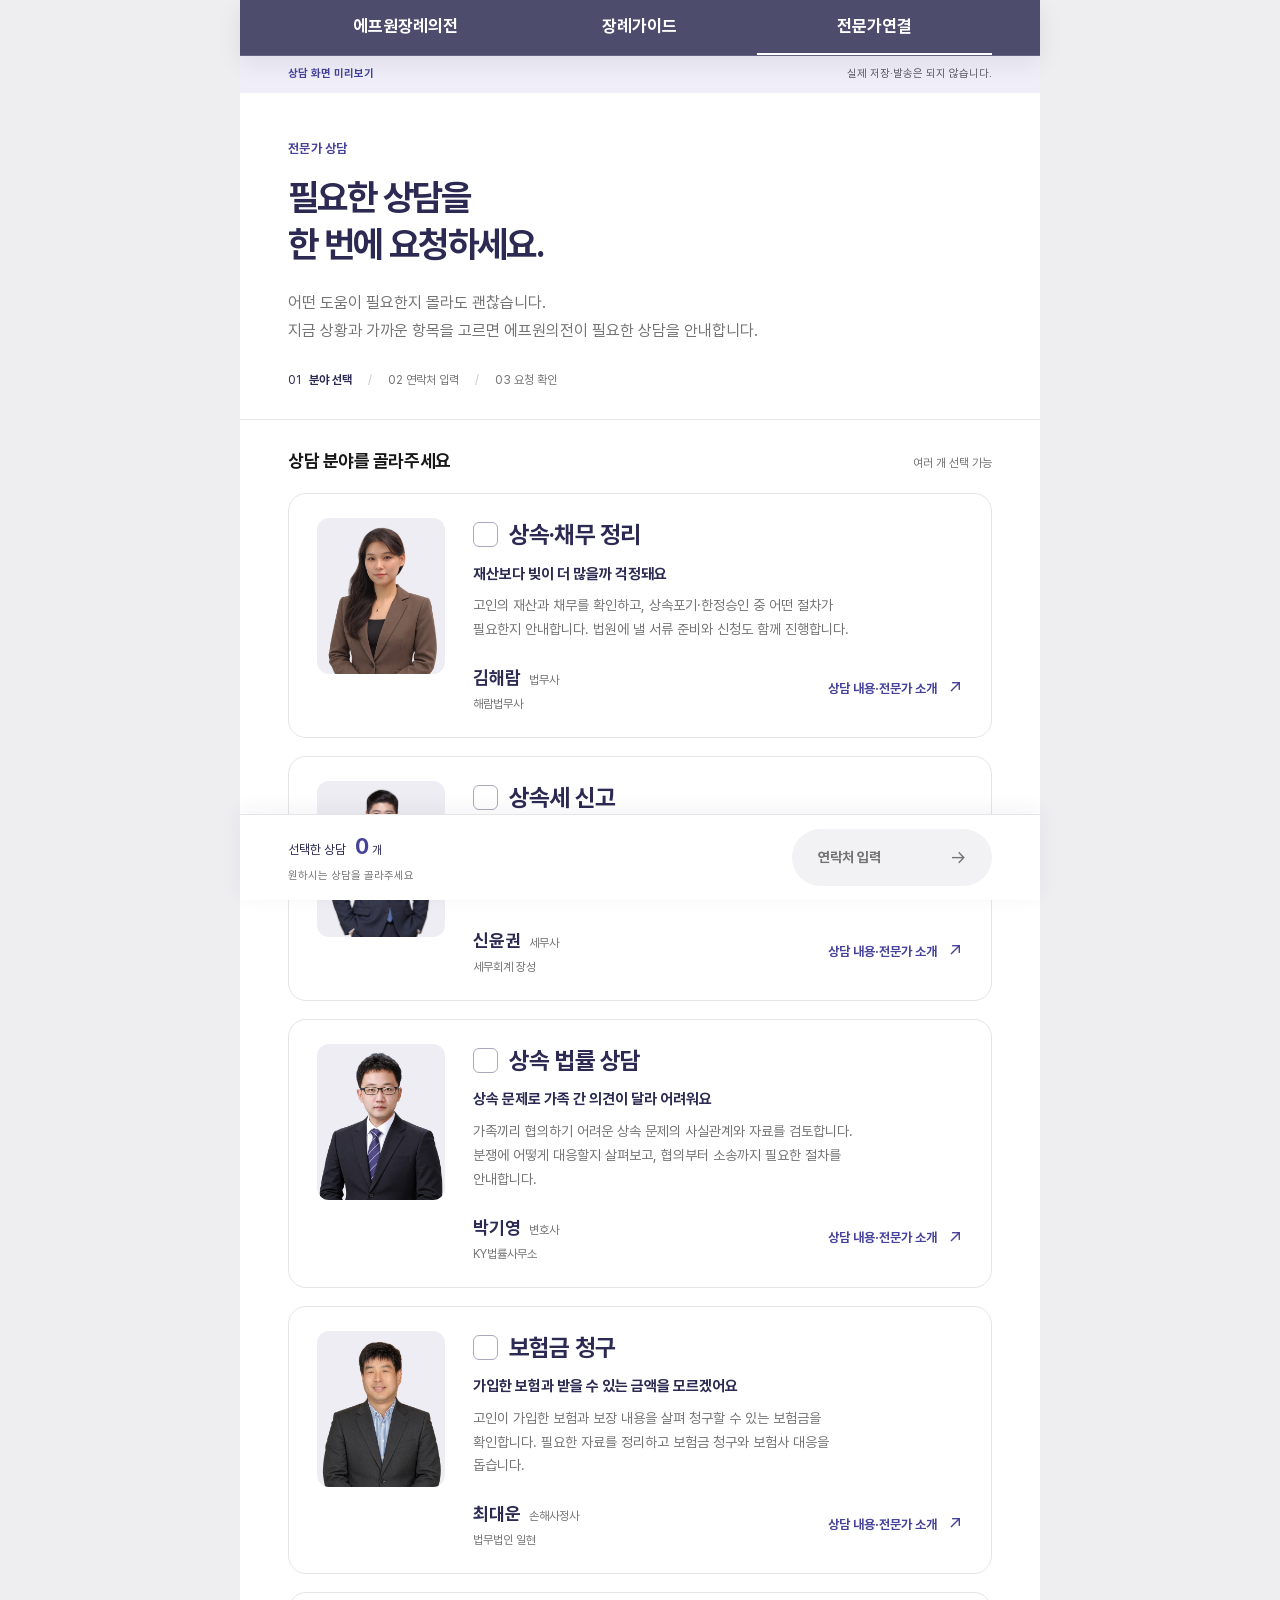
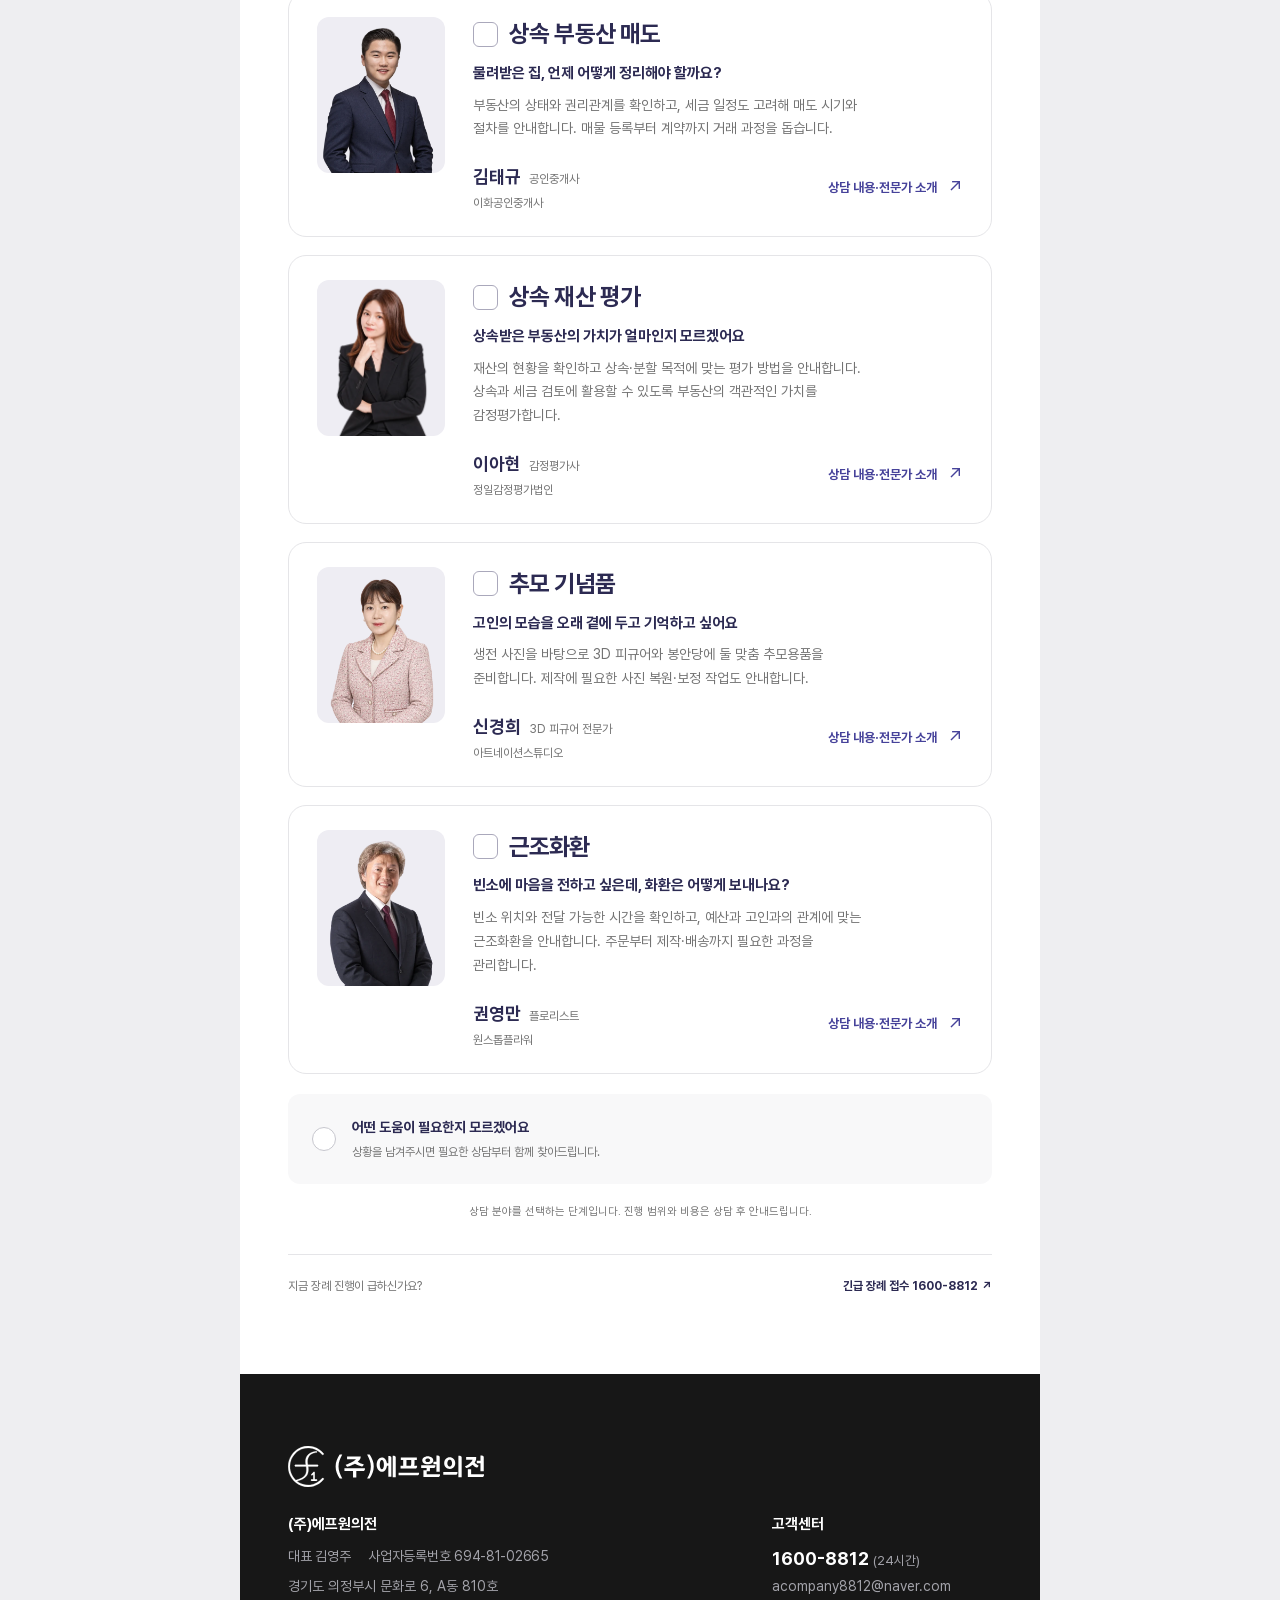
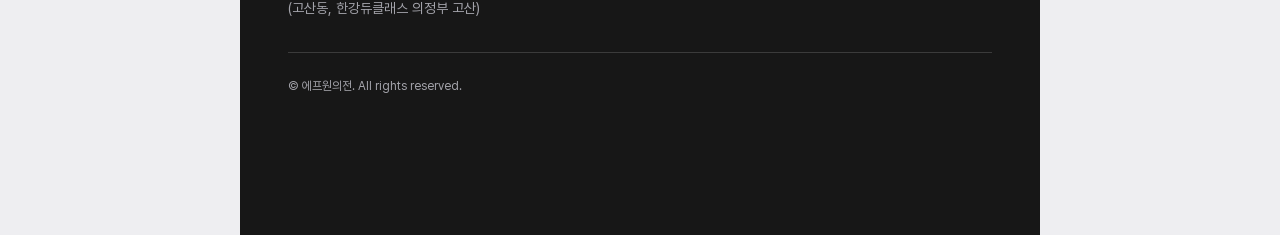
==== commit 5062f97b: "Align expert identity and detail action side by side" ====
--- a/experts-preview.html
+++ b/experts-preview.html
@@ -77,6 +77,31 @@
 }
 @media(max-width:380px){.consultant-choice{padding:18px 16px 12px;column-gap:14px}.consultant-title{font-size:20px}.consultant-details{width:calc(100% - 32px);margin-left:16px;margin-right:16px}}
 
+/* Keep the expert identity and its detail action on the same row. */
+.consultant-card{display:grid;grid-template-columns:128px minmax(0,1fr) auto;column-gap:28px;row-gap:10px;padding:24px 28px}
+.consultant-choice{display:contents}
+.consultant-title{grid-column:2/-1;grid-row:1}
+.consultant-description{grid-column:2/-1;grid-row:2}
+.consultant-identity{grid-column:2;grid-row:3;align-self:center;min-width:0;overflow-wrap:anywhere}
+.consultant-details{grid-column:3;grid-row:3;align-self:center;justify-self:end;width:auto;max-width:170px;margin:12px 0 0;padding:8px 0;border:0;gap:10px;word-break:keep-all}
+.consultant-details .details-arrow{font-size:18px;font-weight:400}
+.consultant-details .details-caption{font:inherit}
+@media(max-width:640px){
+ .consultant-card{grid-template-columns:80px minmax(0,1fr) 88px;gap:16px 12px;padding:20px}
+ .consultant-title{grid-column:1/-1;grid-row:1}
+ .consultant-portrait{grid-column:1;grid-row:2}
+ .consultant-identity{grid-column:2;grid-row:2;padding:0;gap:4px}
+ .consultant-description{grid-column:1/-1;grid-row:3}
+ .consultant-details{grid-column:3;grid-row:2;width:88px;margin:0;font-size:11px;line-height:1.65;gap:6px}
+ .consultant-details .details-caption{max-width:66px}
+}
+@media(max-width:380px){
+ .consultant-card{grid-template-columns:60px minmax(0,1fr) 82px;padding:18px 16px;column-gap:10px}
+ .consultant-portrait{width:60px;height:82px}
+ .consultant-identity strong{font-size:16px}.consultant-role,.consultant-office{font-size:11px}
+ .consultant-details{width:82px}
+}
+
 </style></head>
 <body>
   <header class="site-header"><nav class="nav" aria-label="주 메뉴"><a href="index.html#home">에프원장례의전</a><a href="index.html#info">장례가이드</a><a href="#experts" class="active" aria-current="page">전문가연결</a></nav></header>
@@ -92,7 +117,7 @@
         <span class="consultant-identity"><span><strong>김해람</strong><span class="consultant-role">법무사</span></span><span class="consultant-office">해람법무사</span></span>
         <span class="selection-label sr-only">선택</span>
       </label>
-      <button type="button" class="consultant-details" data-expert-details="legal-office" aria-label="김해람 전문가 소개·상담 안내" aria-haspopup="dialog" aria-controls="expert-dialog">상담 내용·전문가 소개 <span aria-hidden="true">↗</span></button>
+      <button type="button" class="consultant-details" data-expert-details="legal-office" aria-label="김해람 전문가 소개·상담 안내" aria-haspopup="dialog" aria-controls="expert-dialog"><span class="details-caption">상담 내용·전문가 소개</span><span class="details-arrow" aria-hidden="true">↗</span></button>
     </article>
 <article class="consultant-card" data-service-card="tax" aria-label="상속세 신고">
       <label class="consultant-choice"><input type="checkbox" name="services" value="tax" data-name="상속세 신고" aria-label="상속세 신고 선택">
@@ -102,7 +127,7 @@
         <span class="consultant-identity"><span><strong>신윤권</strong><span class="consultant-role">세무사</span></span><span class="consultant-office">세무회계 장성</span></span>
         <span class="selection-label sr-only">선택</span>
       </label>
-      <button type="button" class="consultant-details" data-expert-details="tax" aria-label="신윤권 전문가 소개·상담 안내" aria-haspopup="dialog" aria-controls="expert-dialog">상담 내용·전문가 소개 <span aria-hidden="true">↗</span></button>
+      <button type="button" class="consultant-details" data-expert-details="tax" aria-label="신윤권 전문가 소개·상담 안내" aria-haspopup="dialog" aria-controls="expert-dialog"><span class="details-caption">상담 내용·전문가 소개</span><span class="details-arrow" aria-hidden="true">↗</span></button>
     </article>
 <article class="consultant-card" data-service-card="lawyer" aria-label="상속 법률 상담">
       <label class="consultant-choice"><input type="checkbox" name="services" value="lawyer" data-name="상속 법률 상담" aria-label="상속 법률 상담 선택">
@@ -112,7 +137,7 @@
         <span class="consultant-identity"><span><strong>박기영</strong><span class="consultant-role">변호사</span></span><span class="consultant-office">KY법률사무소</span></span>
         <span class="selection-label sr-only">선택</span>
       </label>
-      <button type="button" class="consultant-details" data-expert-details="lawyer" aria-label="박기영 전문가 소개·상담 안내" aria-haspopup="dialog" aria-controls="expert-dialog">상담 내용·전문가 소개 <span aria-hidden="true">↗</span></button>
+      <button type="button" class="consultant-details" data-expert-details="lawyer" aria-label="박기영 전문가 소개·상담 안내" aria-haspopup="dialog" aria-controls="expert-dialog"><span class="details-caption">상담 내용·전문가 소개</span><span class="details-arrow" aria-hidden="true">↗</span></button>
     </article>
 <article class="consultant-card" data-service-card="insurance" aria-label="보험금 청구">
       <label class="consultant-choice"><input type="checkbox" name="services" value="insurance" data-name="보험금 청구" aria-label="보험금 청구 선택">
@@ -122,7 +147,7 @@
         <span class="consultant-identity"><span><strong>최대운</strong><span class="consultant-role">손해사정사</span></span><span class="consultant-office">법무법인 일현</span></span>
         <span class="selection-label sr-only">선택</span>
       </label>
-      <button type="button" class="consultant-details" data-expert-details="insurance" aria-label="최대운 전문가 소개·상담 안내" aria-haspopup="dialog" aria-controls="expert-dialog">상담 내용·전문가 소개 <span aria-hidden="true">↗</span></button>
+      <button type="button" class="consultant-details" data-expert-details="insurance" aria-label="최대운 전문가 소개·상담 안내" aria-haspopup="dialog" aria-controls="expert-dialog"><span class="details-caption">상담 내용·전문가 소개</span><span class="details-arrow" aria-hidden="true">↗</span></button>
     </article>
 <article class="consultant-card" data-service-card="property" aria-label="상속 부동산 매도">
       <label class="consultant-choice"><input type="checkbox" name="services" value="property" data-name="상속 부동산 매도" aria-label="상속 부동산 매도 선택">
@@ -132,7 +157,7 @@
         <span class="consultant-identity"><span><strong>김태규</strong><span class="consultant-role">공인중개사</span></span><span class="consultant-office">이화공인중개사</span></span>
         <span class="selection-label sr-only">선택</span>
       </label>
-      <button type="button" class="consultant-details" data-expert-details="property" aria-label="김태규 전문가 소개·상담 안내" aria-haspopup="dialog" aria-controls="expert-dialog">상담 내용·전문가 소개 <span aria-hidden="true">↗</span></button>
+      <button type="button" class="consultant-details" data-expert-details="property" aria-label="김태규 전문가 소개·상담 안내" aria-haspopup="dialog" aria-controls="expert-dialog"><span class="details-caption">상담 내용·전문가 소개</span><span class="details-arrow" aria-hidden="true">↗</span></button>
     </article>
 <article class="consultant-card" data-service-card="appraisal" aria-label="상속 재산 평가">
       <label class="consultant-choice"><input type="checkbox" name="services" value="appraisal" data-name="상속 재산 평가" aria-label="상속 재산 평가 선택">
@@ -142,7 +167,7 @@
         <span class="consultant-identity"><span><strong>이아현</strong><span class="consultant-role">감정평가사</span></span><span class="consultant-office">정일감정평가법인</span></span>
         <span class="selection-label sr-only">선택</span>
       </label>
-      <button type="button" class="consultant-details" data-expert-details="appraisal" aria-label="이아현 전문가 소개·상담 안내" aria-haspopup="dialog" aria-controls="expert-dialog">상담 내용·전문가 소개 <span aria-hidden="true">↗</span></button>
+      <button type="button" class="consultant-details" data-expert-details="appraisal" aria-label="이아현 전문가 소개·상담 안내" aria-haspopup="dialog" aria-controls="expert-dialog"><span class="details-caption">상담 내용·전문가 소개</span><span class="details-arrow" aria-hidden="true">↗</span></button>
     </article>
 <article class="consultant-card" data-service-card="memorial" aria-label="추모 기념품">
       <label class="consultant-choice"><input type="checkbox" name="services" value="memorial" data-name="추모 기념품" aria-label="추모 기념품 선택">
@@ -152,7 +177,7 @@
         <span class="consultant-identity"><span><strong>신경희</strong><span class="consultant-role">3D 피규어 전문가</span></span><span class="consultant-office">아트네이션스튜디오</span></span>
         <span class="selection-label sr-only">선택</span>
       </label>
-      <button type="button" class="consultant-details" data-expert-details="memorial" aria-label="신경희 전문가 소개·상담 안내" aria-haspopup="dialog" aria-controls="expert-dialog">상담 내용·전문가 소개 <span aria-hidden="true">↗</span></button>
+      <button type="button" class="consultant-details" data-expert-details="memorial" aria-label="신경희 전문가 소개·상담 안내" aria-haspopup="dialog" aria-controls="expert-dialog"><span class="details-caption">상담 내용·전문가 소개</span><span class="details-arrow" aria-hidden="true">↗</span></button>
     </article>
 <article class="consultant-card" data-service-card="flowers" aria-label="근조화환">
       <label class="consultant-choice"><input type="checkbox" name="services" value="flowers" data-name="근조화환" aria-label="근조화환 선택">
@@ -162,7 +187,7 @@
         <span class="consultant-identity"><span><strong>권영만</strong><span class="consultant-role">플로리스트</span></span><span class="consultant-office">원스톱플라워</span></span>
         <span class="selection-label sr-only">선택</span>
       </label>
-      <button type="button" class="consultant-details" data-expert-details="flowers" aria-label="권영만 전문가 소개·상담 안내" aria-haspopup="dialog" aria-controls="expert-dialog">상담 내용·전문가 소개 <span aria-hidden="true">↗</span></button>
+      <button type="button" class="consultant-details" data-expert-details="flowers" aria-label="권영만 전문가 소개·상담 안내" aria-haspopup="dialog" aria-controls="expert-dialog"><span class="details-caption">상담 내용·전문가 소개</span><span class="details-arrow" aria-hidden="true">↗</span></button>
     </article></div>
       <label class="unsure-choice"><input type="checkbox" name="services" value="guidance" data-name="도움 분야 안내" aria-label="도움 분야 안내 선택"><span class="unsure-icon" aria-hidden="true">?</span><span><strong>어떤 도움이 필요한지 모르겠어요</strong><small>상황을 남겨주시면 필요한 상담부터 함께 찾아드립니다.</small></span><span class="checkbox-mark" aria-hidden="true">✓</span></label>
       <p class="directory-footnote">상담 분야를 선택하는 단계입니다. 진행 범위와 비용은 상담 후 안내드립니다.</p>
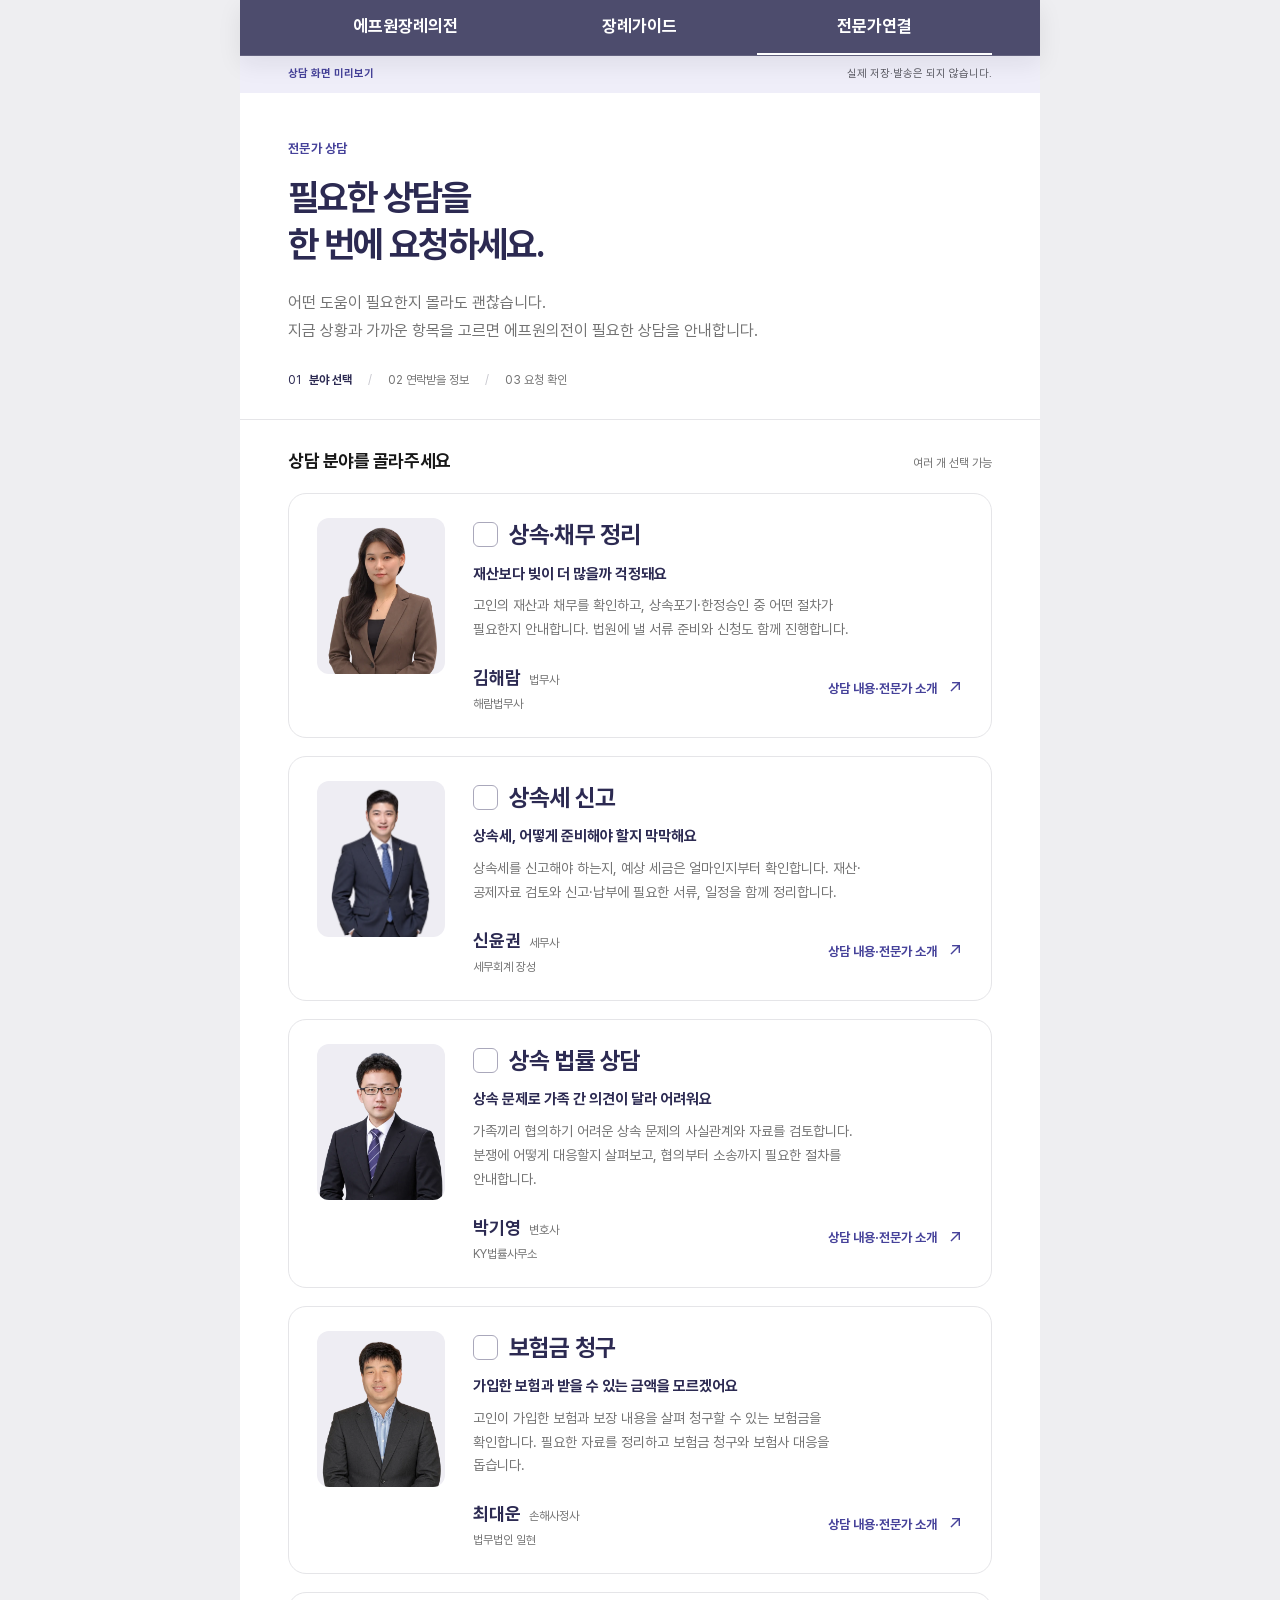
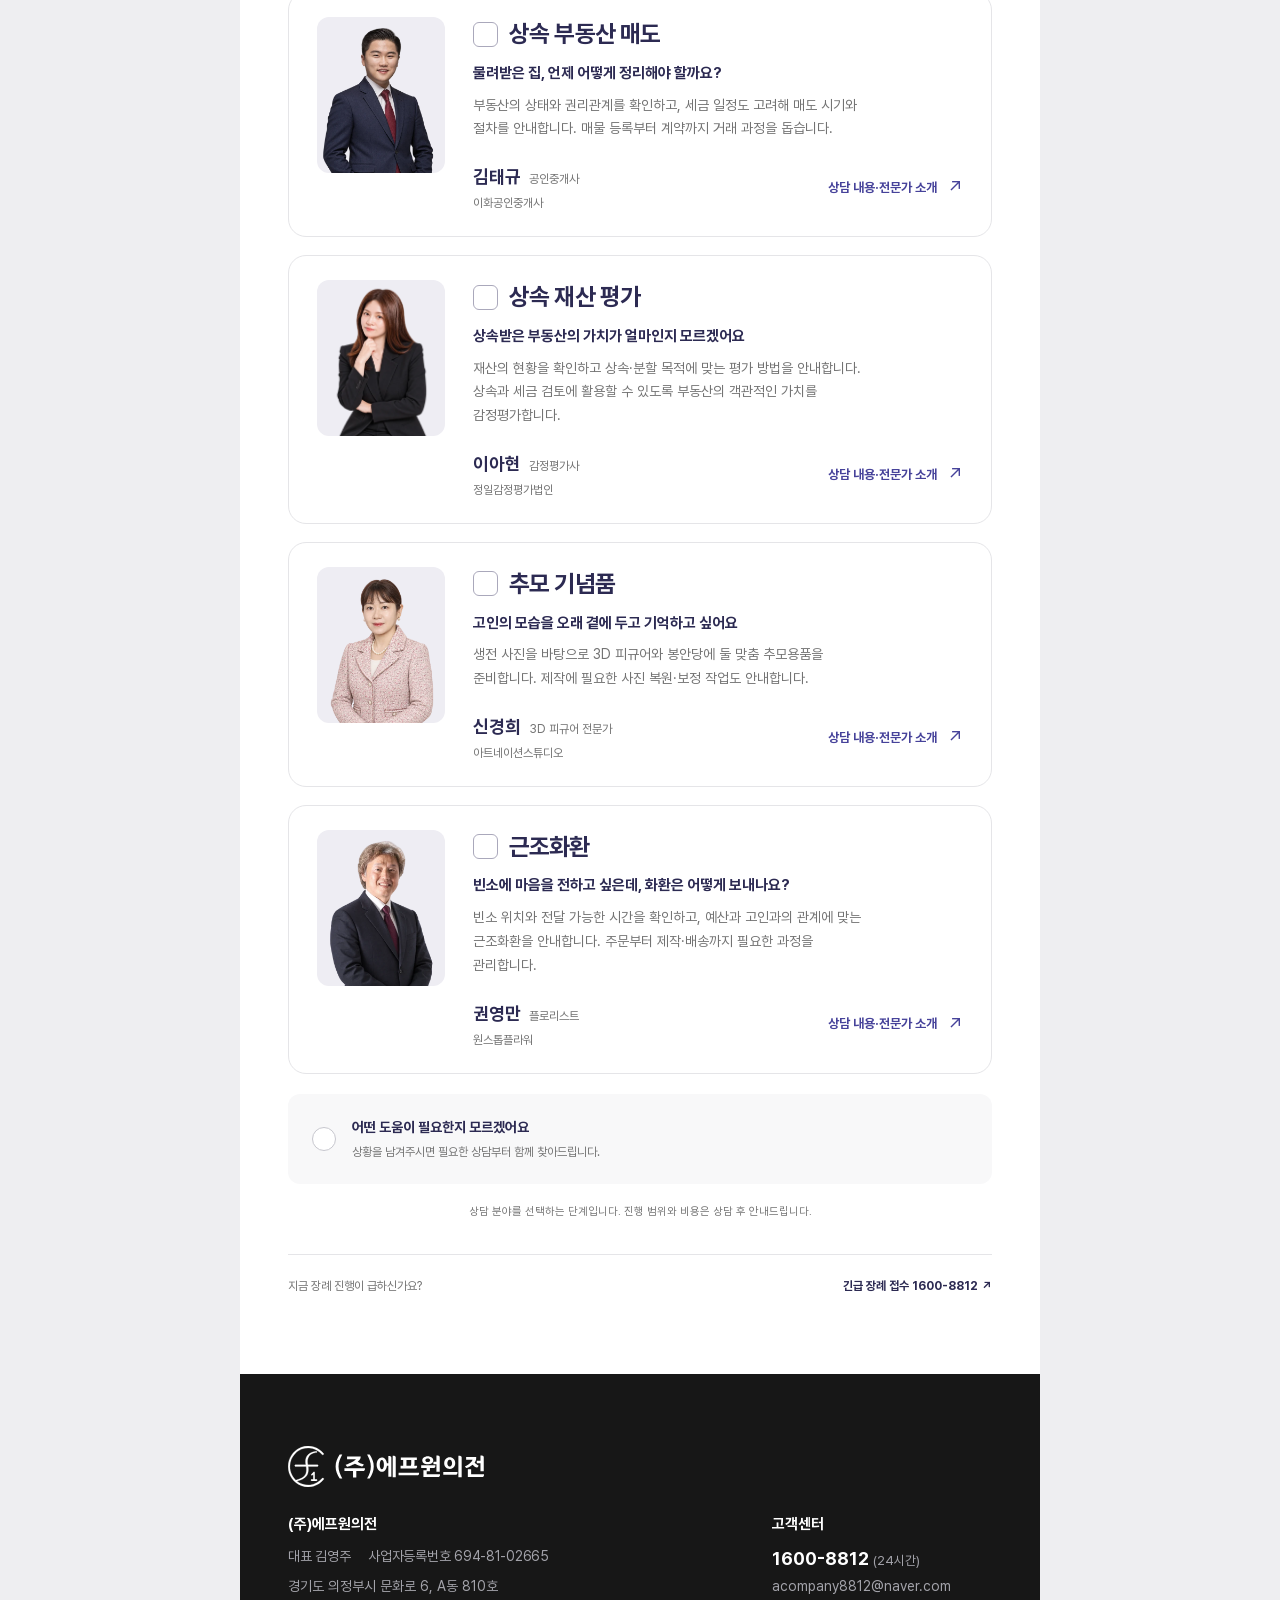
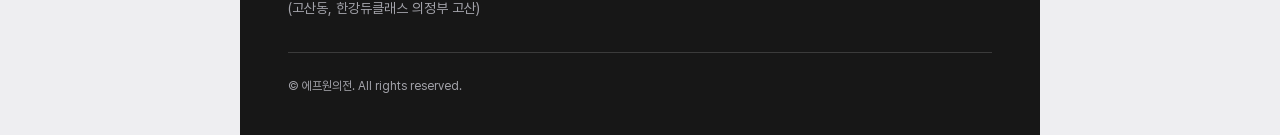
==== commit 0d42b040: "Place consultation request action directly below selected cards" ====
--- a/experts-preview.html
+++ b/experts-preview.html
@@ -102,12 +102,33 @@
  .consultant-details{width:82px}
 }
 
+/* Keep the next action beside the customer's current selection, in page flow. */
+.selection-dock{position:static;transform:none;width:100%;grid-column:1/-1;background:var(--care-soft);border:1px solid var(--care-line);border-radius:12px;box-shadow:none;z-index:auto;padding:0}
+.selection-dock>div{display:flex;align-items:center;justify-content:space-between;gap:24px;padding:24px}
+.dock-summary{flex:1;min-width:0}
+.dock-summary p{font-size:14px;margin:0 0 8px}
+.dock-summary p strong{font-size:22px}
+.dock-summary>span{max-width:none;white-space:normal;overflow:visible;text-overflow:clip;font-size:13px;line-height:1.7;word-break:keep-all;overflow-wrap:anywhere}
+.dock-action{flex:0 0 272px;min-width:0}
+.selection-dock .primary-button{width:100%;min-width:0;min-height:54px;font-size:15px;padding:14px 20px}
+.dock-action p{margin:9px 0 0;font-size:11px;line-height:1.6;color:var(--care-muted);text-align:center;word-break:keep-all}
+.unsure-choice+.selection-dock{margin-top:14px}
+.footer{padding-bottom:40px}
+@media(max-width:640px){
+ .selection-dock>div{flex-direction:column;align-items:stretch;padding:20px;gap:16px}
+ .dock-action{flex:auto}
+ .dock-summary p{font-size:14px}
+ .dock-summary>span{font-size:12px;max-width:none}
+ .selection-dock .primary-button{min-width:0;font-size:15px;min-height:54px}
+ .footer{padding-bottom:36px}
+}
+
 </style></head>
 <body>
   <header class="site-header"><nav class="nav" aria-label="주 메뉴"><a href="index.html#home">에프원장례의전</a><a href="index.html#info">장례가이드</a><a href="#experts" class="active" aria-current="page">전문가연결</a></nav></header>
   <main id="care-main"><div class="preview-banner"><span>상담 화면 미리보기</span><p>실제 저장·발송은 되지 않습니다.</p></div>
     <section id="step-experts" class="care-step" aria-labelledby="experts-heading">
-      <div class="consult-intro"><p class="consult-eyebrow">전문가 상담</p><h1 id="experts-heading" tabindex="-1">필요한 상담을<br>한 번에 요청하세요.</h1><p class="consult-description">어떤 도움이 필요한지 몰라도 괜찮습니다.<br>지금 상황과 가까운 항목을 고르면 에프원의전이 필요한 상담을 안내합니다.</p><div class="consult-steps" aria-label="상담 신청 순서"><span class="current">01 <b>분야 선택</b></span><span aria-hidden="true">/</span><span>02 연락처 입력</span><span aria-hidden="true">/</span><span>03 요청 확인</span></div></div>
+      <div class="consult-intro"><p class="consult-eyebrow">전문가 상담</p><h1 id="experts-heading" tabindex="-1">필요한 상담을<br>한 번에 요청하세요.</h1><p class="consult-description">어떤 도움이 필요한지 몰라도 괜찮습니다.<br>지금 상황과 가까운 항목을 고르면 에프원의전이 필요한 상담을 안내합니다.</p><div class="consult-steps" aria-label="상담 신청 순서"><span class="current">01 <b>분야 선택</b></span><span aria-hidden="true">/</span><span>02 연락받을 정보</span><span aria-hidden="true">/</span><span>03 요청 확인</span></div></div>
       <div class="care-directory" id="care-directory"><div class="directory-heading"><h2>상담 분야를 골라주세요</h2><p>여러 개 선택 가능</p></div>
       <div class="care-grid"><article class="consultant-card" data-service-card="legal-office" aria-label="상속·채무 정리">
       <label class="consultant-choice"><input type="checkbox" name="services" value="legal-office" data-name="상속·채무 정리" aria-label="상속·채무 정리 선택">
@@ -189,6 +210,7 @@
       </label>
       <button type="button" class="consultant-details" data-expert-details="flowers" aria-label="권영만 전문가 소개·상담 안내" aria-haspopup="dialog" aria-controls="expert-dialog"><span class="details-caption">상담 내용·전문가 소개</span><span class="details-arrow" aria-hidden="true">↗</span></button>
     </article></div>
+      <div class="selection-dock" id="selection-dock" hidden aria-label="선택한 상담 신청"><div><div class="dock-summary"><p>선택한 상담 <strong id="dock-count">0</strong><span>개</span></p><span id="dock-description"></span></div><div class="dock-action"><button type="button" class="primary-button" id="start-request" disabled aria-describedby="dock-next"><span id="start-request-label">선택한 상담 신청하기</span><span aria-hidden="true">→</span></button><p id="dock-next">다음 화면에서 성함과 연락처를 남겨주세요.</p></div></div></div>
       <label class="unsure-choice"><input type="checkbox" name="services" value="guidance" data-name="도움 분야 안내" aria-label="도움 분야 안내 선택"><span class="unsure-icon" aria-hidden="true">?</span><span><strong>어떤 도움이 필요한지 모르겠어요</strong><small>상황을 남겨주시면 필요한 상담부터 함께 찾아드립니다.</small></span><span class="checkbox-mark" aria-hidden="true">✓</span></label>
       <p class="directory-footnote">상담 분야를 선택하는 단계입니다. 진행 범위와 비용은 상담 후 안내드립니다.</p>
       <div class="urgent-note"><span>지금 장례 진행이 급하신가요?</span><a href="tel:16008812">긴급 장례 접수 1600-8812 ↗</a></div></div>
@@ -196,7 +218,7 @@
     <section id="step-request" class="care-step form-step" aria-labelledby="request-heading" hidden>
       <button type="button" class="text-back" data-go="experts">← 도움 선택으로 돌아가기</button>
       <ol class="step-indicator" aria-label="진행 단계"><li class="passed"><span>✓</span>도움 선택</li><li aria-current="step"><span>2</span>정보 입력</li><li><span>3</span>내용 확인</li></ol>
-      <h1 id="request-heading" tabindex="-1">연락처를 남겨주세요</h1><p class="step-description">에프원의전이 요청을 확인하고 상담을 조율합니다.</p>
+      <h1 id="request-heading" tabindex="-1">상담받을 연락처를 남겨주세요</h1><p class="step-description">에프원의전이 선택하신 상담 내용을 확인하고, 남겨주신 번호로 연락드립니다.</p>
       <div class="request-layout"><aside class="selection-summary"><div class="summary-top"><h2>선택한 상담 <span class="selected-count">0</span></h2><button type="button" data-go="experts">변경</button></div><div id="request-chips" class="selected-chips"></div><p>에프원의전이 요청을 확인하고<br>적합한 담당자와 연결합니다.</p></aside>
       <form id="care-request-form" novalidate><div class="form-heading"><h2>상담받으실 분</h2><span>* 필수 입력</span></div>
       <div class="input-pair"><div class="field"><label for="customer-name">성함 <span>*</span></label><input id="customer-name" name="customerName" autocomplete="name" required maxlength="40" placeholder="성함을 입력해 주세요" aria-describedby="name-error"><p id="name-error" class="field-error" hidden></p></div><div class="field"><label for="customer-phone">연락처 <span>*</span></label><input id="customer-phone" name="phone" type="tel" inputmode="tel" autocomplete="tel" required maxlength="20" placeholder="010-0000-0000" aria-describedby="phone-error"><p id="phone-error" class="field-error" hidden></p></div></div>
@@ -208,7 +230,6 @@
     <section id="step-review" class="care-step form-step review-step" aria-labelledby="review-heading" hidden><button type="button" class="text-back" data-go="request">← 입력 내용 수정</button><ol class="step-indicator" aria-label="진행 단계"><li class="passed"><span>✓</span>도움 선택</li><li class="passed"><span>✓</span>정보 입력</li><li aria-current="step"><span>3</span>내용 확인</li></ol><h1 id="review-heading" tabindex="-1">상담 요청 내용을 확인해 주세요</h1><p class="step-description">선택한 분야와 연락처가 맞는지 확인해 주세요.</p><div class="review-sheet"><div class="review-sheet-top"><div><small>상담 요청처</small><h2>에프원의전</h2></div><span>전문가 상담</span></div><dl id="review-fields"></dl><div class="review-route"><span aria-hidden="true">01</span><p><b>에프원의전에서 요청 확인</b><small>내용을 살펴보고 적합한 담당자를 안내합니다.</small></p><span aria-hidden="true">↗</span></div></div><p class="review-preview-note">미리보기입니다. 아래 버튼을 눌러도 문자·이메일은 발송되지 않습니다.</p><button type="button" class="primary-button" id="preview-submit">상담 요청하기 <small>미리보기</small><span aria-hidden="true">→</span></button></section>
     <section id="step-complete" class="care-step complete-step" aria-labelledby="complete-heading" hidden><div class="complete-symbol" aria-hidden="true">✓</div><p class="eyebrow">미리보기 완료</p><h1 id="complete-heading" tabindex="-1">상담 신청 흐름을<br>모두 확인했어요.</h1><p class="complete-lead">실제 상담은 접수되지 않았습니다.</p><p>문자·이메일 발송 없이 화면 체험만 완료됐습니다.<br>입력하신 내용은 저장되지 않습니다.</p><div class="next-care"><span>실제 서비스 연결 후에는</span><p>에프원의전이 요청을 확인하고<br>담당자가 남겨주신 연락처로 연락드립니다.</p></div><button type="button" class="primary-button" id="review-again">작성한 내용 다시 보기 <span aria-hidden="true">→</span></button><button type="button" class="reset-button" id="restart-preview">입력 내용 지우고 처음부터</button></section>
   </main>
-  <div class="selection-dock" id="selection-dock"><div><div class="dock-summary"><p>선택한 상담 <strong id="dock-count">0</strong><span>개</span></p><span id="dock-description">원하시는 상담을 골라주세요</span></div><button type="button" class="primary-button" id="start-request" disabled><span id="start-request-label">연락처 입력</span> <span aria-hidden="true">→</span></button></div></div>
   <p class="sr-only" id="selection-announcement" role="status" aria-live="polite"></p>
   <dialog id="expert-dialog" aria-labelledby="expert-dialog-title"><div class="expert-dialog-shell"><div class="expert-dialog-top"><span>전문가 소개 · 상담 안내</span><button type="button" id="expert-dialog-close" aria-label="상세 안내 닫기">×</button></div><div class="expert-dialog-scroll"><div class="expert-profile"><div class="expert-profile-photo"><img id="expert-dialog-photo" alt=""></div><div class="expert-profile-copy"><p id="expert-dialog-role"></p><h2 id="expert-dialog-title"></h2><p id="expert-dialog-office"></p><span>에프원의전 상담 연계</span></div></div><div class="expert-dialog-content"><h3 id="expert-dialog-service"></h3><p id="expert-dialog-description"></p><section><h4>상담할 수 있는 내용</h4><ul id="expert-dialog-scope"></ul></section><section class="expert-preparation"><h4>미리 알려주시면 좋아요</h4><p>아는 내용만 편하게 말씀해 주세요.</p><ul id="expert-dialog-preparation"></ul></section><p class="expert-route-note">선택한 상담은 에프원의전이 확인하고 조율합니다.<br>진행 범위와 비용은 상담 후 안내드립니다.</p></div></div><div class="expert-dialog-footer"><button type="button" class="primary-button" id="expert-dialog-select">이 상담 선택하기 <span aria-hidden="true">✓</span></button><p>선택 후 다른 상담 분야도 함께 고를 수 있습니다.</p></div></div></dialog>
   <script type="application/json" id="expert-data">{"legal-office": {"name": "김해람", "office": "해람법무사", "role": "법무사", "title": "상속·채무 정리", "description": "재산보다 빚이 더 많을까 걱정돼요 고인의 재산과 채무를 확인하고, 상속포기·한정승인 중 어떤 절차가 필요한지 안내합니다. 법원에 낼 서류 준비와 신청도 함께 진행합니다.", "scope": ["고인의 재산과 채무를 먼저 확인합니다.", "상속포기와 한정승인 중 적합한 방향을 안내합니다.", "법원 제출 서류 준비와 신청 절차를 함께 진행합니다."], "preparation": ["재산과 채무를 어느 정도 파악하고 있는지", "이미 받은 안내문이나 진행 중인 절차가 있는지"]}, "tax": {"name": "신윤권", "office": "세무회계 장성", "role": "세무사", "title": "상속세 신고", "description": "상속세, 어떻게 준비해야 할지 막막해요 상속세를 신고해야 하는지, 예상 세금은 얼마인지부터 확인합니다. 재산·공제자료 검토와 신고·납부에 필요한 서류, 일정을 함께 정리합니다.", "scope": ["상속재산과 공제자료를 검토합니다.", "예상 상속세와 신고 대상 여부를 확인합니다.", "신고·납부에 필요한 서류와 일정을 관리합니다."], "preparation": ["파악한 상속재산의 종류", "신고와 관련해 받은 안내나 준비한 서류가 있는지"]}, "lawyer": {"name": "박기영", "office": "KY법률사무소", "role": "변호사", "title": "상속 법률 상담", "description": "상속 문제로 가족 간 의견이 달라 어려워요 가족끼리 협의하기 어려운 상속 문제의 사실관계와 자료를 검토합니다. 분쟁에 어떻게 대응할지 살펴보고, 협의부터 소송까지 필요한 절차를 안내합니다.", "scope": ["사실관계와 관련 자료를 검토합니다.", "상속분쟁·손해배상 가능성을 확인합니다.", "협의부터 소송까지 필요한 절차를 안내합니다."], "preparation": ["어떤 부분에서 협의가 어려운지", "관련 문서나 이미 진행 중인 절차가 있는지"]}, "insurance": {"name": "최대운", "office": "법무법인 일현", "role": "손해사정사", "title": "보험금 청구", "description": "가입한 보험과 받을 수 있는 금액을 모르겠어요 고인이 가입한 보험과 보장 내용을 살펴 청구할 수 있는 보험금을 확인합니다. 필요한 자료를 정리하고 보험금 청구와 보험사 대응을 돕습니다.", "scope": ["가입 보험과 보장 내용을 확인합니다.", "청구 가능한 보험금과 필요 자료를 정리합니다.", "보험금 청구와 보험사 대응을 돕습니다."], "preparation": ["알고 있는 보험회사나 가입 내역", "보험금 청구를 이미 진행했는지"]}, "property": {"name": "김태규", "office": "이화공인중개사", "role": "공인중개사", "title": "상속 부동산 매도", "description": "물려받은 집, 언제 어떻게 정리해야 할까요? 부동산의 상태와 권리관계를 확인하고, 세금 일정도 고려해 매도 시기와 절차를 안내합니다. 매물 등록부터 계약까지 거래 과정을 돕습니다.", "scope": ["부동산의 현재 상태와 권리관계를 확인합니다.", "세금 일정을 고려해 매도 시기를 검토합니다.", "매물 등록부터 계약까지 거래 절차를 돕습니다."], "preparation": ["부동산의 종류와 소재 지역", "희망하는 매도 시기와 현재 상황"]}, "appraisal": {"name": "이아현", "office": "정일감정평가법인", "role": "감정평가사", "title": "상속 재산 평가", "description": "상속받은 부동산의 가치가 얼마인지 모르겠어요 재산의 현황을 확인하고 상속·분할 목적에 맞는 평가 방법을 안내합니다. 상속과 세금 검토에 활용할 수 있도록 부동산의 객관적인 가치를 감정평가합니다.", "scope": ["부동산과 주요 재산의 현황을 확인합니다.", "상속·분할 목적에 맞는 평가 방법을 안내합니다.", "공신력 있는 감정평가 결과를 제공합니다."], "preparation": ["평가하려는 재산의 종류와 소재 지역", "평가가 필요한 이유와 희망 일정"]}, "memorial": {"name": "신경희", "office": "아트네이션스튜디오", "role": "3D 피규어 전문가", "title": "추모 기념품", "description": "고인의 모습을 오래 곁에 두고 기억하고 싶어요 생전 사진을 바탕으로 3D 피규어와 봉안당에 둘 맞춤 추모용품을 준비합니다. 제작에 필요한 사진 복원·보정 작업도 안내합니다.", "scope": ["생전 사진을 바탕으로 3D 피규어를 제작합니다.", "봉안당에 둘 맞춤 추모용품을 준비합니다.", "사진 복원과 보정 등 필요한 작업을 안내합니다."], "preparation": ["제작에 사용할 사진이 있는지", "원하는 추모품의 형태와 희망 일정"]}, "flowers": {"name": "권영만", "office": "원스톱플라워", "role": "플로리스트", "title": "근조화환", "description": "빈소에 마음을 전하고 싶은데, 화환은 어떻게 보내나요? 빈소 위치와 전달 가능한 시간을 확인하고, 예산과 고인과의 관계에 맞는 근조화환을 안내합니다. 주문부터 제작·배송까지 필요한 과정을 관리합니다.", "scope": ["빈소 위치와 전달 가능 시간을 확인합니다.", "예산과 관계에 맞는 근조화환을 안내합니다.", "주문부터 제작·배송 완료까지 관리합니다."], "preparation": ["화환을 보낼 장례식장과 빈소", "희망 배송 시간과 예산"]}}</script>
@@ -260,7 +281,10 @@
     document.querySelectorAll('.selected-count').forEach(el => el.textContent = items.length);
     document.querySelector('#dock-description').textContent = labels.length ? labels.join(' · ') : '원하시는 상담을 골라주세요';
     document.querySelector('#start-request').disabled = !items.length;
-    document.querySelector('#start-request-label').textContent = '연락처 입력';
+    const lastSelected = items[items.length - 1];
+    const anchor = lastSelected?.closest('[data-service-card], .unsure-choice');
+    if (anchor) anchor.insertAdjacentElement('afterend', dock);
+    dock.hidden = activeStep !== 'experts' || !items.length;
     const chips = document.querySelector('#request-chips');
     chips.replaceChildren();
     items.forEach(input => {
@@ -337,7 +361,7 @@
     if (location.hash && location.hash !== '#care-directory' && location.hash !== `#${target}`) history.replaceState(null, '', `#${target}`);
     activeStep = target;
     document.querySelectorAll('.care-step').forEach(el => el.hidden = el.id !== `step-${target}`);
-    dock.hidden = target !== 'experts';
+    dock.hidden = target !== 'experts' || !chosen().length;
     document.body.classList.toggle('form-mode', target !== 'experts');
     if (target === 'review') fillReview();
     if (focus) {
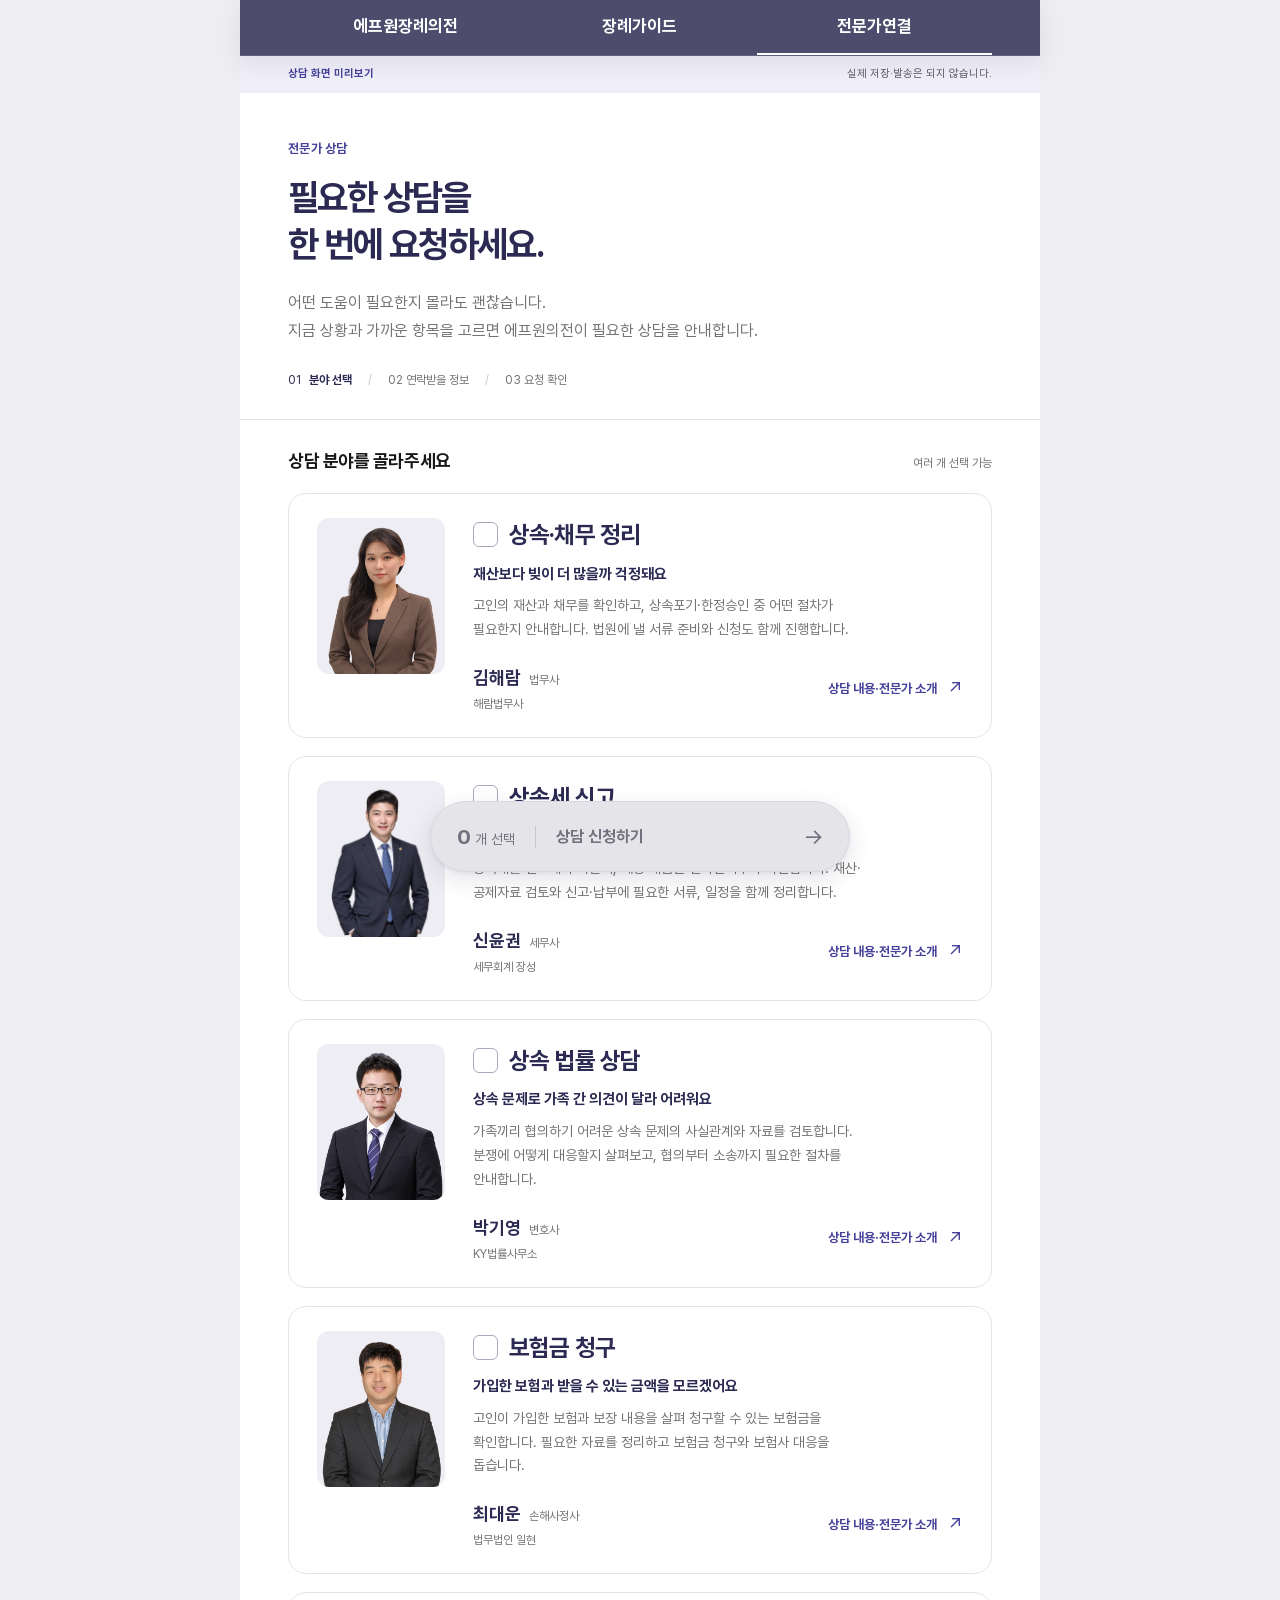
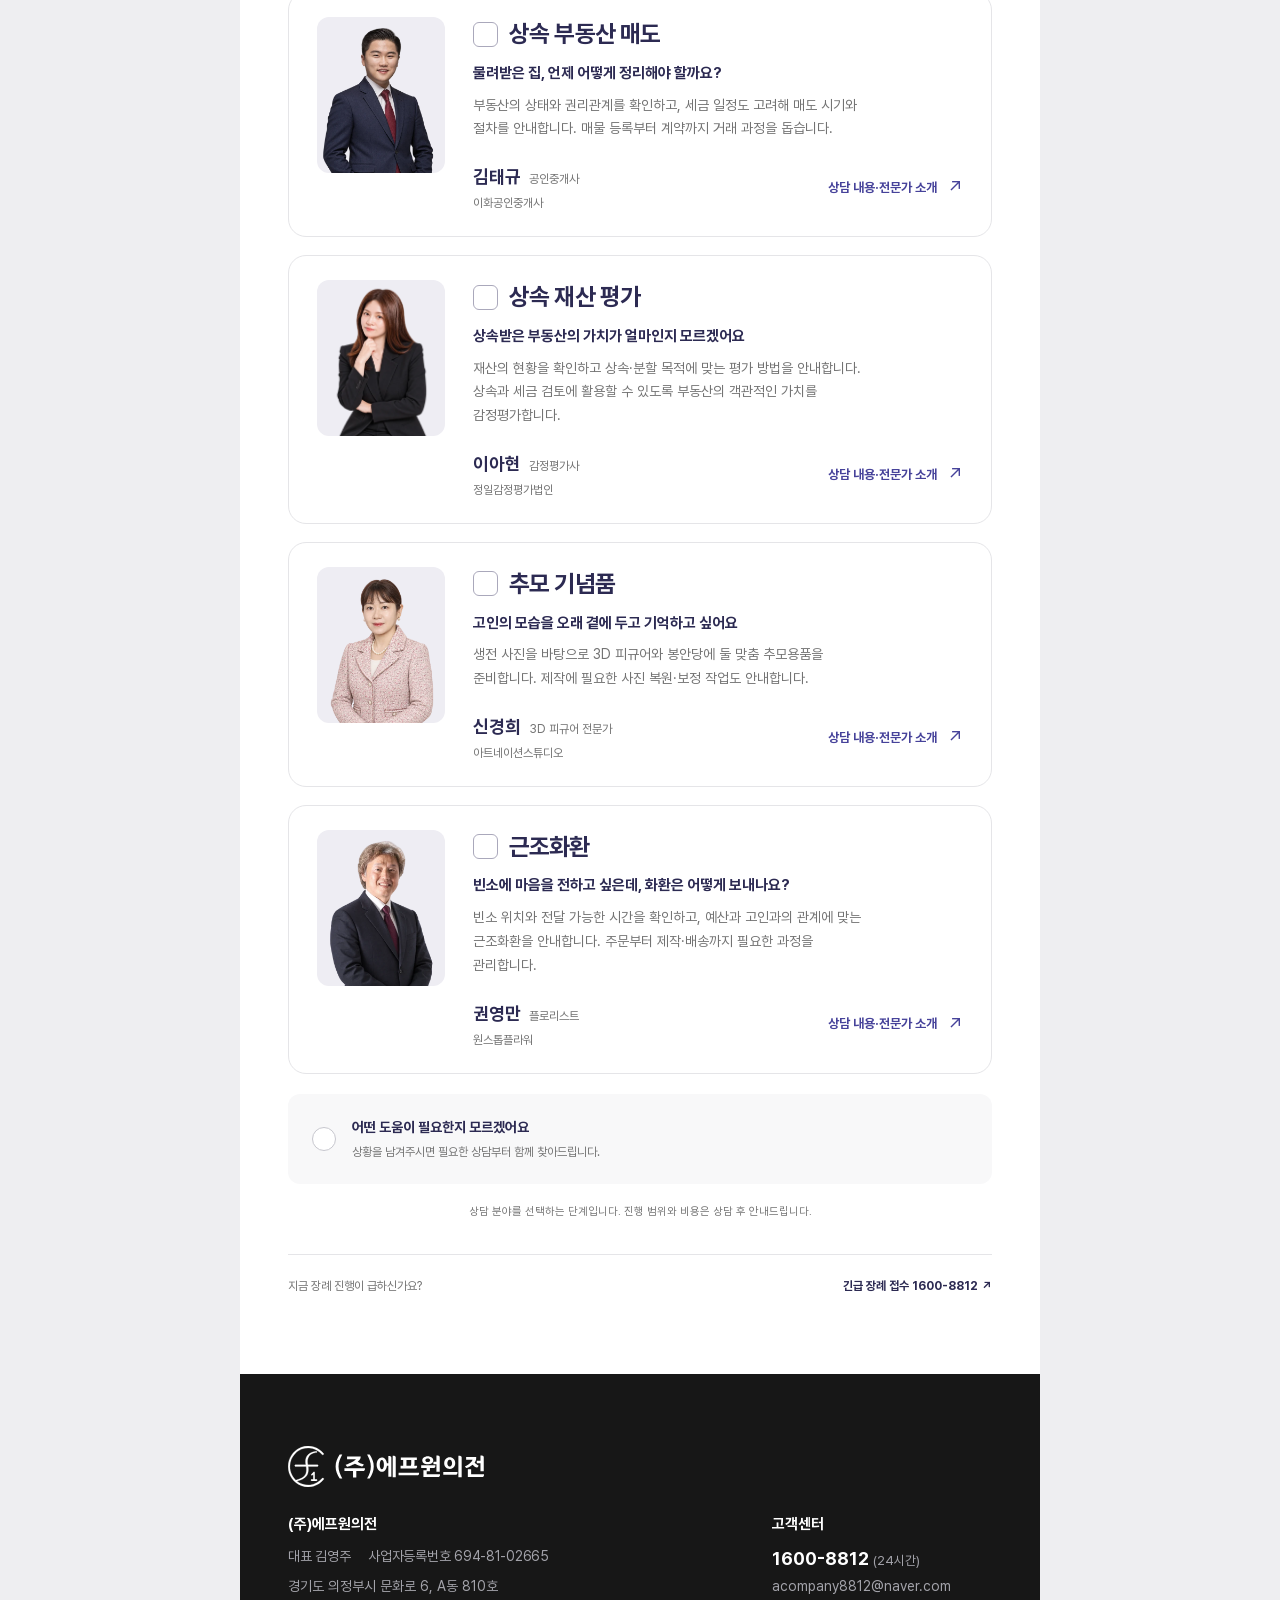
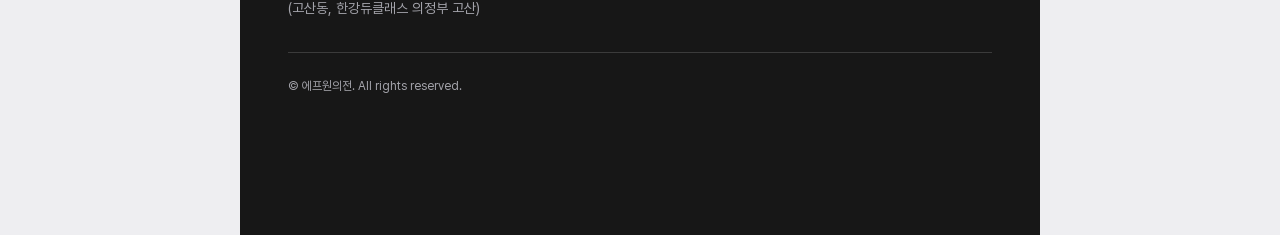
==== commit d0fcd4f2: "Use floating consultation action with live selection count" ====
--- a/experts-preview.html
+++ b/experts-preview.html
@@ -102,25 +102,27 @@
  .consultant-details{width:82px}
 }
 
-/* Keep the next action beside the customer's current selection, in page flow. */
-.selection-dock{position:static;transform:none;width:100%;grid-column:1/-1;background:var(--care-soft);border:1px solid var(--care-line);border-radius:12px;box-shadow:none;z-index:auto;padding:0}
-.selection-dock>div{display:flex;align-items:center;justify-content:space-between;gap:24px;padding:24px}
-.dock-summary{flex:1;min-width:0}
-.dock-summary p{font-size:14px;margin:0 0 8px}
-.dock-summary p strong{font-size:22px}
-.dock-summary>span{max-width:none;white-space:normal;overflow:visible;text-overflow:clip;font-size:13px;line-height:1.7;word-break:keep-all;overflow-wrap:anywhere}
-.dock-action{flex:0 0 272px;min-width:0}
-.selection-dock .primary-button{width:100%;min-width:0;min-height:54px;font-size:15px;padding:14px 20px}
-.dock-action p{margin:9px 0 0;font-size:11px;line-height:1.6;color:var(--care-muted);text-align:center;word-break:keep-all}
-.unsure-choice+.selection-dock{margin-top:14px}
-.footer{padding-bottom:40px}
+/* A floating action stays separate from the scrolling cards. */
+.floating-request{position:fixed;left:50%;bottom:calc(28px + env(safe-area-inset-bottom,0px));transform:translateX(-50%);width:min(420px,calc(100% - 40px));z-index:900}
+.floating-request-button{display:flex;align-items:center;justify-content:center;gap:20px;width:100%;min-height:68px;padding:18px 26px;border:1px solid rgba(255,255,255,.18);border-radius:999px;background:var(--care-brand);color:#fff;box-shadow:0 10px 28px rgba(44,42,82,.24),0 2px 6px rgba(44,42,82,.12);font-size:16px;font-weight:700;line-height:1.5;transition:background .18s,color .18s,box-shadow .18s}
+.floating-request-button:hover:not(:disabled){background:var(--color-brand-hover);box-shadow:0 12px 30px rgba(44,42,82,.3)}
+.floating-request-button:disabled{opacity:1;background:#e5e4e9;color:#74717e;cursor:default;border-color:#d9d7df;box-shadow:0 8px 24px rgba(44,42,82,.12),0 2px 5px rgba(44,42,82,.06)}
+.floating-request-count{display:flex;align-items:baseline;gap:4px;white-space:nowrap;font-size:14px;font-weight:500}
+.floating-request-count strong{font-size:21px;font-weight:700;font-variant-numeric:tabular-nums;min-width:14px;text-align:center}
+.floating-request-divider{width:1px;height:22px;background:currentColor;opacity:.25;flex-shrink:0}
+.floating-request-arrow{font-size:22px;font-weight:400;margin-left:auto}
+.floating-request #start-request-label{white-space:nowrap}
+.footer{padding-bottom:140px}
+.consultant-card,.unsure-choice{scroll-margin-bottom:120px}
 @media(max-width:640px){
- .selection-dock>div{flex-direction:column;align-items:stretch;padding:20px;gap:16px}
- .dock-action{flex:auto}
- .dock-summary p{font-size:14px}
- .dock-summary>span{font-size:12px;max-width:none}
- .selection-dock .primary-button{min-width:0;font-size:15px;min-height:54px}
- .footer{padding-bottom:36px}
+ .floating-request{bottom:calc(20px + env(safe-area-inset-bottom,0px));width:calc(100% - 40px);max-width:420px}
+ .floating-request-button{min-height:64px;padding:16px 22px;gap:16px;font-size:15px}
+ .floating-request-count{font-size:13px}.floating-request-count strong{font-size:20px}
+}
+@media(max-width:380px){
+ .floating-request{width:calc(100% - 32px)}
+ .floating-request-button{padding:16px 20px;gap:12px;font-size:14px}
+ .floating-request-count{font-size:12px}
 }
 
 </style></head>
@@ -210,7 +212,6 @@
       </label>
       <button type="button" class="consultant-details" data-expert-details="flowers" aria-label="권영만 전문가 소개·상담 안내" aria-haspopup="dialog" aria-controls="expert-dialog"><span class="details-caption">상담 내용·전문가 소개</span><span class="details-arrow" aria-hidden="true">↗</span></button>
     </article></div>
-      <div class="selection-dock" id="selection-dock" hidden aria-label="선택한 상담 신청"><div><div class="dock-summary"><p>선택한 상담 <strong id="dock-count">0</strong><span>개</span></p><span id="dock-description"></span></div><div class="dock-action"><button type="button" class="primary-button" id="start-request" disabled aria-describedby="dock-next"><span id="start-request-label">선택한 상담 신청하기</span><span aria-hidden="true">→</span></button><p id="dock-next">다음 화면에서 성함과 연락처를 남겨주세요.</p></div></div></div>
       <label class="unsure-choice"><input type="checkbox" name="services" value="guidance" data-name="도움 분야 안내" aria-label="도움 분야 안내 선택"><span class="unsure-icon" aria-hidden="true">?</span><span><strong>어떤 도움이 필요한지 모르겠어요</strong><small>상황을 남겨주시면 필요한 상담부터 함께 찾아드립니다.</small></span><span class="checkbox-mark" aria-hidden="true">✓</span></label>
       <p class="directory-footnote">상담 분야를 선택하는 단계입니다. 진행 범위와 비용은 상담 후 안내드립니다.</p>
       <div class="urgent-note"><span>지금 장례 진행이 급하신가요?</span><a href="tel:16008812">긴급 장례 접수 1600-8812 ↗</a></div></div>
@@ -230,6 +231,7 @@
     <section id="step-review" class="care-step form-step review-step" aria-labelledby="review-heading" hidden><button type="button" class="text-back" data-go="request">← 입력 내용 수정</button><ol class="step-indicator" aria-label="진행 단계"><li class="passed"><span>✓</span>도움 선택</li><li class="passed"><span>✓</span>정보 입력</li><li aria-current="step"><span>3</span>내용 확인</li></ol><h1 id="review-heading" tabindex="-1">상담 요청 내용을 확인해 주세요</h1><p class="step-description">선택한 분야와 연락처가 맞는지 확인해 주세요.</p><div class="review-sheet"><div class="review-sheet-top"><div><small>상담 요청처</small><h2>에프원의전</h2></div><span>전문가 상담</span></div><dl id="review-fields"></dl><div class="review-route"><span aria-hidden="true">01</span><p><b>에프원의전에서 요청 확인</b><small>내용을 살펴보고 적합한 담당자를 안내합니다.</small></p><span aria-hidden="true">↗</span></div></div><p class="review-preview-note">미리보기입니다. 아래 버튼을 눌러도 문자·이메일은 발송되지 않습니다.</p><button type="button" class="primary-button" id="preview-submit">상담 요청하기 <small>미리보기</small><span aria-hidden="true">→</span></button></section>
     <section id="step-complete" class="care-step complete-step" aria-labelledby="complete-heading" hidden><div class="complete-symbol" aria-hidden="true">✓</div><p class="eyebrow">미리보기 완료</p><h1 id="complete-heading" tabindex="-1">상담 신청 흐름을<br>모두 확인했어요.</h1><p class="complete-lead">실제 상담은 접수되지 않았습니다.</p><p>문자·이메일 발송 없이 화면 체험만 완료됐습니다.<br>입력하신 내용은 저장되지 않습니다.</p><div class="next-care"><span>실제 서비스 연결 후에는</span><p>에프원의전이 요청을 확인하고<br>담당자가 남겨주신 연락처로 연락드립니다.</p></div><button type="button" class="primary-button" id="review-again">작성한 내용 다시 보기 <span aria-hidden="true">→</span></button><button type="button" class="reset-button" id="restart-preview">입력 내용 지우고 처음부터</button></section>
   </main>
+  <div class="floating-request" id="selection-dock" aria-label="선택한 상담 신청"><button type="button" class="floating-request-button" id="start-request" disabled aria-describedby="dock-next"><span class="floating-request-count"><strong id="dock-count">0</strong>개 선택</span><span class="floating-request-divider" aria-hidden="true"></span><span id="start-request-label">상담 신청하기</span><span class="floating-request-arrow" aria-hidden="true">→</span></button><p class="sr-only" id="dock-next">상담을 선택하면 신청할 수 있습니다. 다음 화면에서 성함과 연락처를 남겨주세요.</p></div>
   <p class="sr-only" id="selection-announcement" role="status" aria-live="polite"></p>
   <dialog id="expert-dialog" aria-labelledby="expert-dialog-title"><div class="expert-dialog-shell"><div class="expert-dialog-top"><span>전문가 소개 · 상담 안내</span><button type="button" id="expert-dialog-close" aria-label="상세 안내 닫기">×</button></div><div class="expert-dialog-scroll"><div class="expert-profile"><div class="expert-profile-photo"><img id="expert-dialog-photo" alt=""></div><div class="expert-profile-copy"><p id="expert-dialog-role"></p><h2 id="expert-dialog-title"></h2><p id="expert-dialog-office"></p><span>에프원의전 상담 연계</span></div></div><div class="expert-dialog-content"><h3 id="expert-dialog-service"></h3><p id="expert-dialog-description"></p><section><h4>상담할 수 있는 내용</h4><ul id="expert-dialog-scope"></ul></section><section class="expert-preparation"><h4>미리 알려주시면 좋아요</h4><p>아는 내용만 편하게 말씀해 주세요.</p><ul id="expert-dialog-preparation"></ul></section><p class="expert-route-note">선택한 상담은 에프원의전이 확인하고 조율합니다.<br>진행 범위와 비용은 상담 후 안내드립니다.</p></div></div><div class="expert-dialog-footer"><button type="button" class="primary-button" id="expert-dialog-select">이 상담 선택하기 <span aria-hidden="true">✓</span></button><p>선택 후 다른 상담 분야도 함께 고를 수 있습니다.</p></div></div></dialog>
   <script type="application/json" id="expert-data">{"legal-office": {"name": "김해람", "office": "해람법무사", "role": "법무사", "title": "상속·채무 정리", "description": "재산보다 빚이 더 많을까 걱정돼요 고인의 재산과 채무를 확인하고, 상속포기·한정승인 중 어떤 절차가 필요한지 안내합니다. 법원에 낼 서류 준비와 신청도 함께 진행합니다.", "scope": ["고인의 재산과 채무를 먼저 확인합니다.", "상속포기와 한정승인 중 적합한 방향을 안내합니다.", "법원 제출 서류 준비와 신청 절차를 함께 진행합니다."], "preparation": ["재산과 채무를 어느 정도 파악하고 있는지", "이미 받은 안내문이나 진행 중인 절차가 있는지"]}, "tax": {"name": "신윤권", "office": "세무회계 장성", "role": "세무사", "title": "상속세 신고", "description": "상속세, 어떻게 준비해야 할지 막막해요 상속세를 신고해야 하는지, 예상 세금은 얼마인지부터 확인합니다. 재산·공제자료 검토와 신고·납부에 필요한 서류, 일정을 함께 정리합니다.", "scope": ["상속재산과 공제자료를 검토합니다.", "예상 상속세와 신고 대상 여부를 확인합니다.", "신고·납부에 필요한 서류와 일정을 관리합니다."], "preparation": ["파악한 상속재산의 종류", "신고와 관련해 받은 안내나 준비한 서류가 있는지"]}, "lawyer": {"name": "박기영", "office": "KY법률사무소", "role": "변호사", "title": "상속 법률 상담", "description": "상속 문제로 가족 간 의견이 달라 어려워요 가족끼리 협의하기 어려운 상속 문제의 사실관계와 자료를 검토합니다. 분쟁에 어떻게 대응할지 살펴보고, 협의부터 소송까지 필요한 절차를 안내합니다.", "scope": ["사실관계와 관련 자료를 검토합니다.", "상속분쟁·손해배상 가능성을 확인합니다.", "협의부터 소송까지 필요한 절차를 안내합니다."], "preparation": ["어떤 부분에서 협의가 어려운지", "관련 문서나 이미 진행 중인 절차가 있는지"]}, "insurance": {"name": "최대운", "office": "법무법인 일현", "role": "손해사정사", "title": "보험금 청구", "description": "가입한 보험과 받을 수 있는 금액을 모르겠어요 고인이 가입한 보험과 보장 내용을 살펴 청구할 수 있는 보험금을 확인합니다. 필요한 자료를 정리하고 보험금 청구와 보험사 대응을 돕습니다.", "scope": ["가입 보험과 보장 내용을 확인합니다.", "청구 가능한 보험금과 필요 자료를 정리합니다.", "보험금 청구와 보험사 대응을 돕습니다."], "preparation": ["알고 있는 보험회사나 가입 내역", "보험금 청구를 이미 진행했는지"]}, "property": {"name": "김태규", "office": "이화공인중개사", "role": "공인중개사", "title": "상속 부동산 매도", "description": "물려받은 집, 언제 어떻게 정리해야 할까요? 부동산의 상태와 권리관계를 확인하고, 세금 일정도 고려해 매도 시기와 절차를 안내합니다. 매물 등록부터 계약까지 거래 과정을 돕습니다.", "scope": ["부동산의 현재 상태와 권리관계를 확인합니다.", "세금 일정을 고려해 매도 시기를 검토합니다.", "매물 등록부터 계약까지 거래 절차를 돕습니다."], "preparation": ["부동산의 종류와 소재 지역", "희망하는 매도 시기와 현재 상황"]}, "appraisal": {"name": "이아현", "office": "정일감정평가법인", "role": "감정평가사", "title": "상속 재산 평가", "description": "상속받은 부동산의 가치가 얼마인지 모르겠어요 재산의 현황을 확인하고 상속·분할 목적에 맞는 평가 방법을 안내합니다. 상속과 세금 검토에 활용할 수 있도록 부동산의 객관적인 가치를 감정평가합니다.", "scope": ["부동산과 주요 재산의 현황을 확인합니다.", "상속·분할 목적에 맞는 평가 방법을 안내합니다.", "공신력 있는 감정평가 결과를 제공합니다."], "preparation": ["평가하려는 재산의 종류와 소재 지역", "평가가 필요한 이유와 희망 일정"]}, "memorial": {"name": "신경희", "office": "아트네이션스튜디오", "role": "3D 피규어 전문가", "title": "추모 기념품", "description": "고인의 모습을 오래 곁에 두고 기억하고 싶어요 생전 사진을 바탕으로 3D 피규어와 봉안당에 둘 맞춤 추모용품을 준비합니다. 제작에 필요한 사진 복원·보정 작업도 안내합니다.", "scope": ["생전 사진을 바탕으로 3D 피규어를 제작합니다.", "봉안당에 둘 맞춤 추모용품을 준비합니다.", "사진 복원과 보정 등 필요한 작업을 안내합니다."], "preparation": ["제작에 사용할 사진이 있는지", "원하는 추모품의 형태와 희망 일정"]}, "flowers": {"name": "권영만", "office": "원스톱플라워", "role": "플로리스트", "title": "근조화환", "description": "빈소에 마음을 전하고 싶은데, 화환은 어떻게 보내나요? 빈소 위치와 전달 가능한 시간을 확인하고, 예산과 고인과의 관계에 맞는 근조화환을 안내합니다. 주문부터 제작·배송까지 필요한 과정을 관리합니다.", "scope": ["빈소 위치와 전달 가능 시간을 확인합니다.", "예산과 관계에 맞는 근조화환을 안내합니다.", "주문부터 제작·배송 완료까지 관리합니다."], "preparation": ["화환을 보낼 장례식장과 빈소", "희망 배송 시간과 예산"]}}</script>
@@ -279,12 +281,8 @@
     });
     document.querySelector('#dock-count').textContent = items.length;
     document.querySelectorAll('.selected-count').forEach(el => el.textContent = items.length);
-    document.querySelector('#dock-description').textContent = labels.length ? labels.join(' · ') : '원하시는 상담을 골라주세요';
     document.querySelector('#start-request').disabled = !items.length;
-    const lastSelected = items[items.length - 1];
-    const anchor = lastSelected?.closest('[data-service-card], .unsure-choice');
-    if (anchor) anchor.insertAdjacentElement('afterend', dock);
-    dock.hidden = activeStep !== 'experts' || !items.length;
+    dock.hidden = activeStep !== 'experts';
     const chips = document.querySelector('#request-chips');
     chips.replaceChildren();
     items.forEach(input => {
@@ -361,7 +359,7 @@
     if (location.hash && location.hash !== '#care-directory' && location.hash !== `#${target}`) history.replaceState(null, '', `#${target}`);
     activeStep = target;
     document.querySelectorAll('.care-step').forEach(el => el.hidden = el.id !== `step-${target}`);
-    dock.hidden = target !== 'experts' || !chosen().length;
+    dock.hidden = target !== 'experts';
     document.body.classList.toggle('form-mode', target !== 'experts');
     if (target === 'review') fillReview();
     if (focus) {
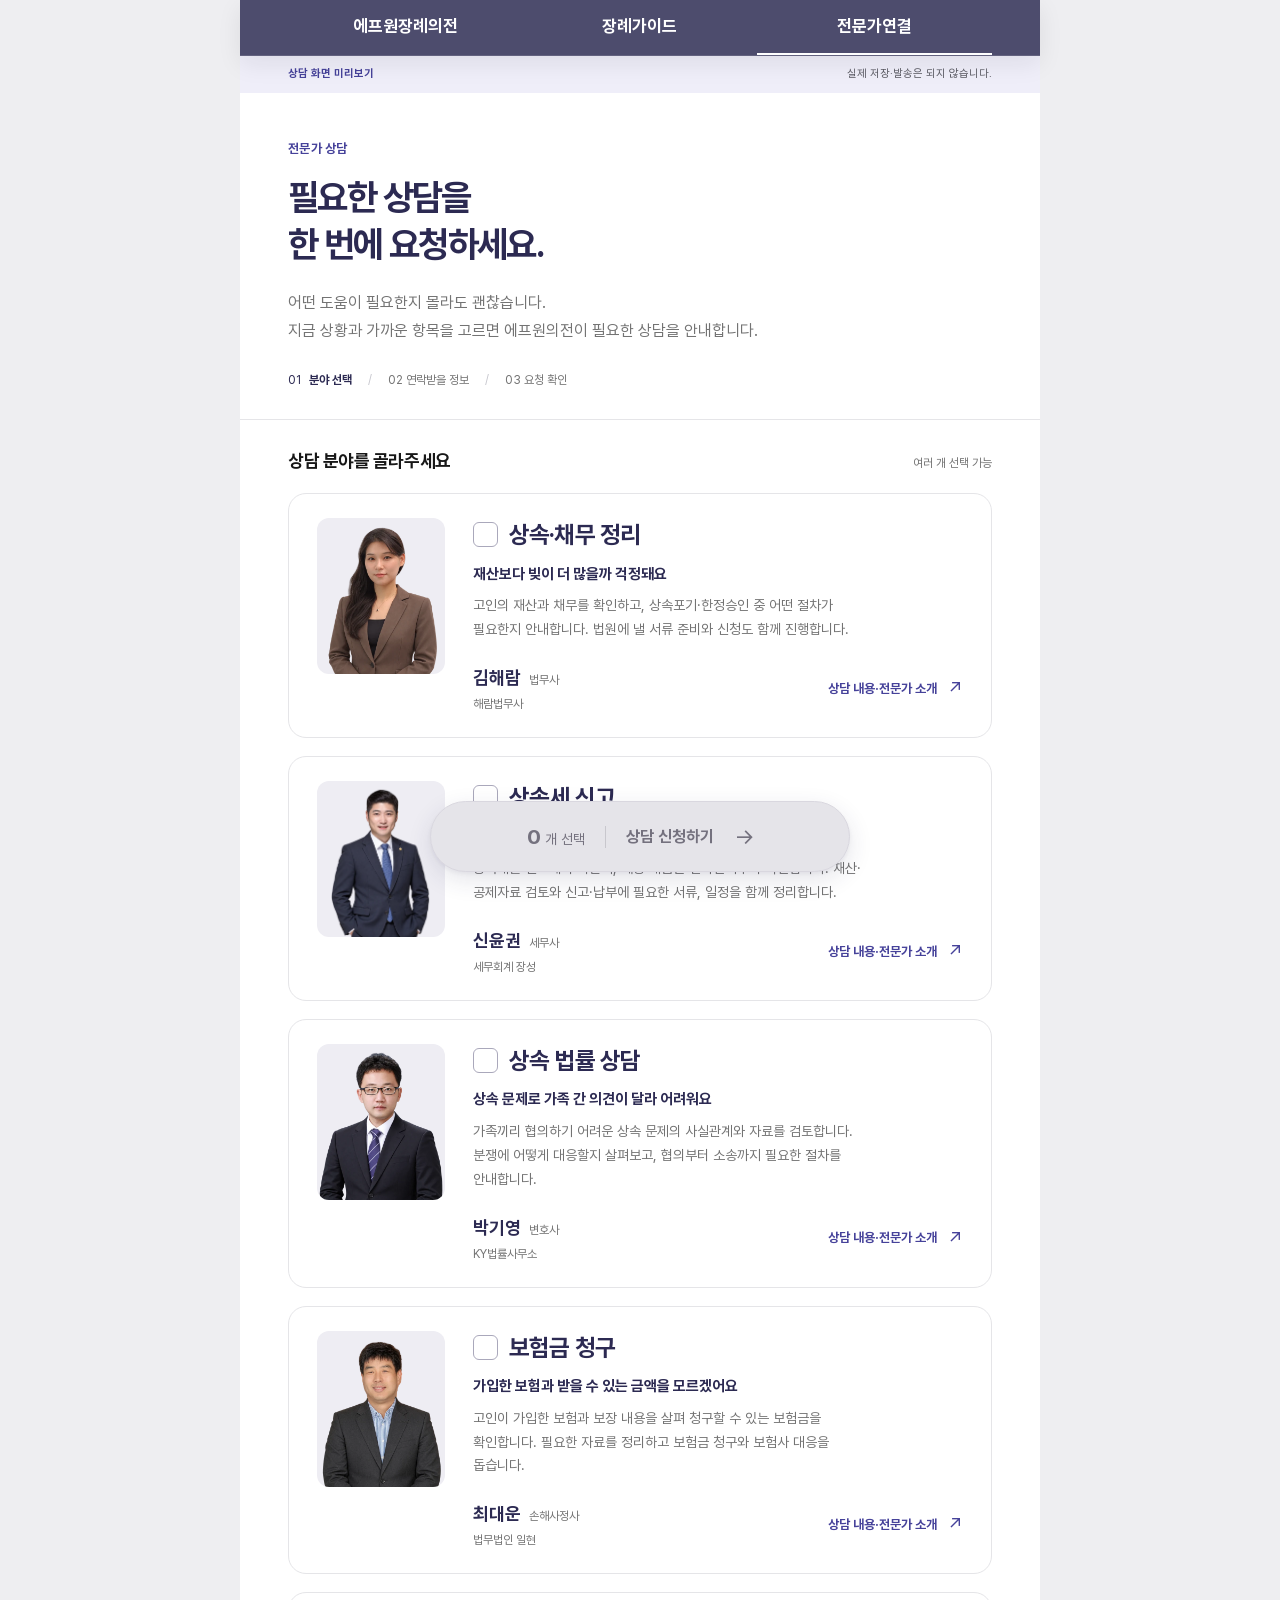
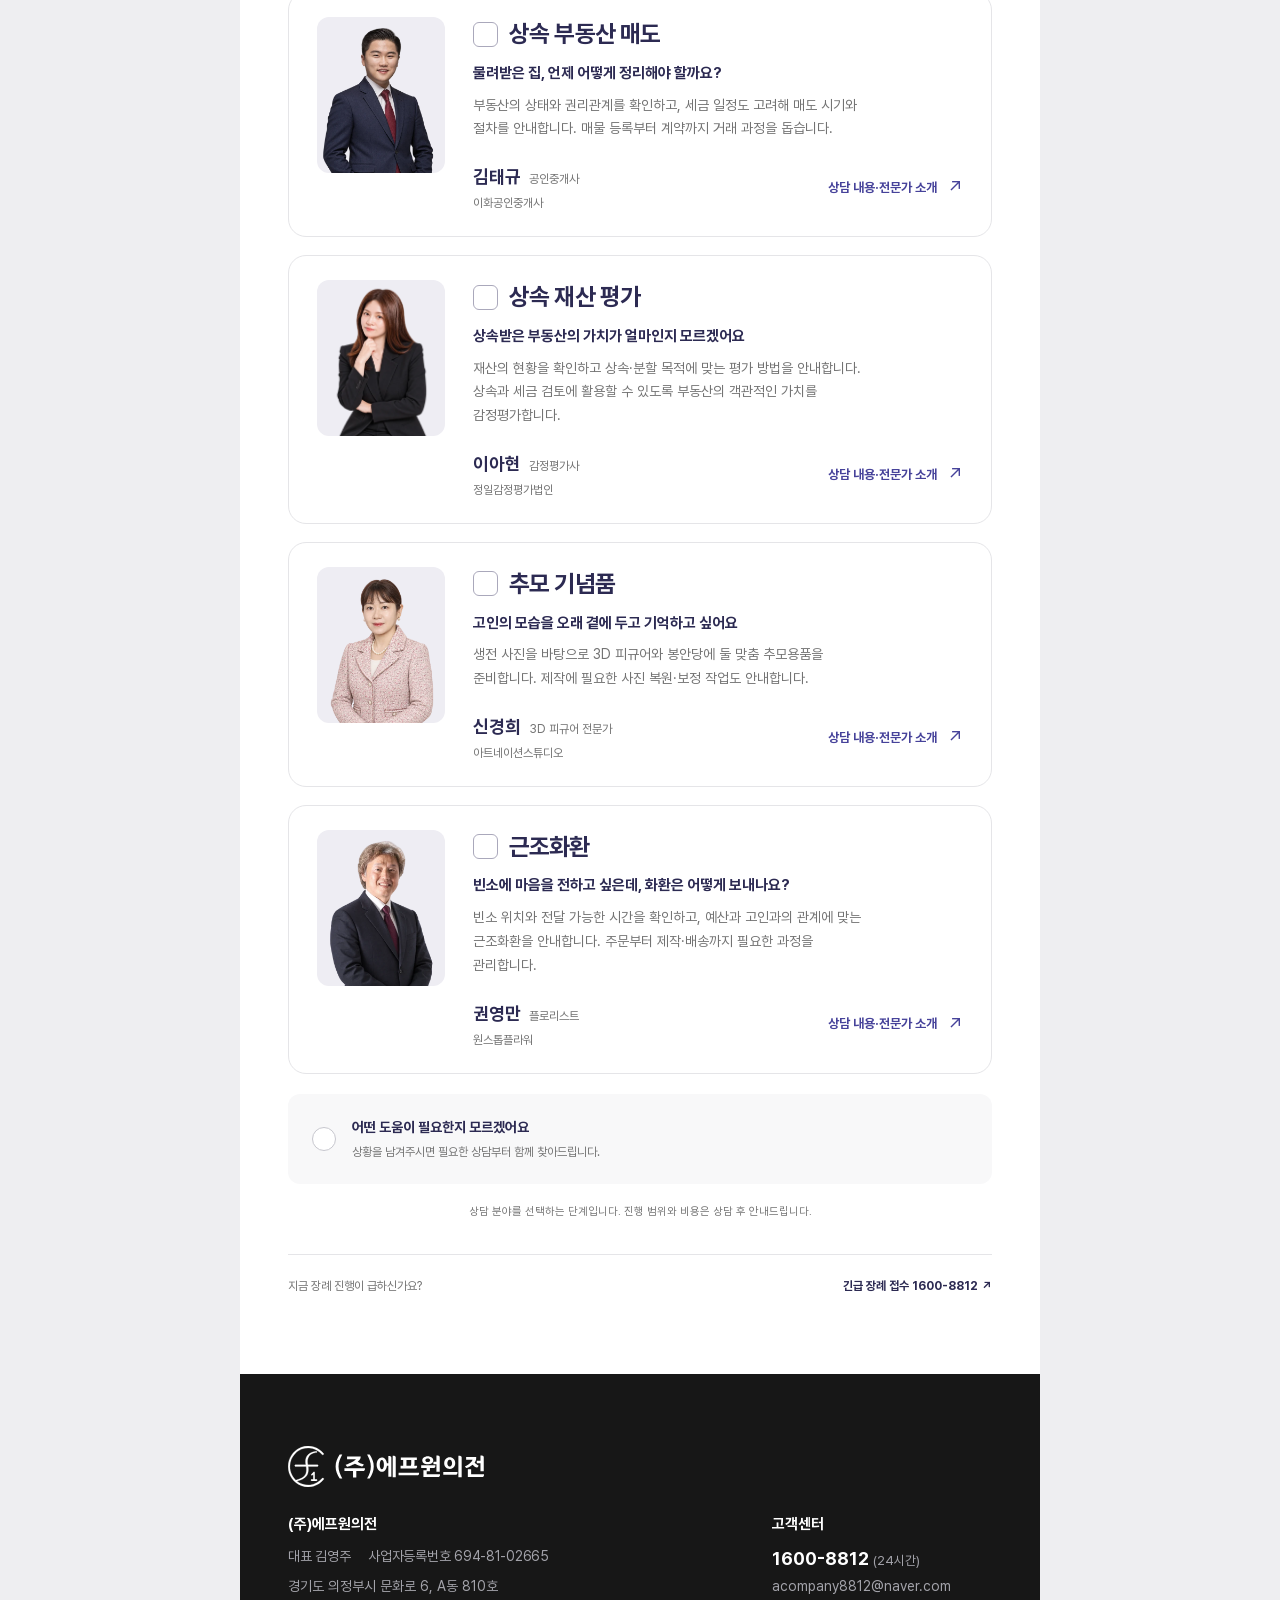
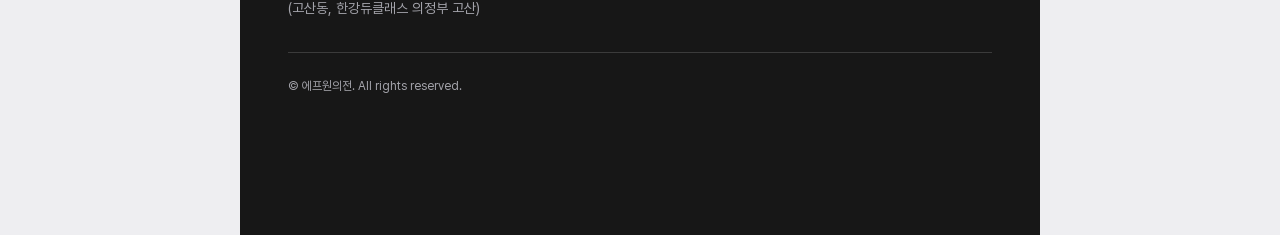
==== commit b702d1b1: "Center selection count, consultation label and arrow together" ====
--- a/experts-preview.html
+++ b/experts-preview.html
@@ -110,7 +110,7 @@
 .floating-request-count{display:flex;align-items:baseline;gap:4px;white-space:nowrap;font-size:14px;font-weight:500}
 .floating-request-count strong{font-size:21px;font-weight:700;font-variant-numeric:tabular-nums;min-width:14px;text-align:center}
 .floating-request-divider{width:1px;height:22px;background:currentColor;opacity:.25;flex-shrink:0}
-.floating-request-arrow{font-size:22px;font-weight:400;margin-left:auto}
+.floating-request-arrow{font-size:22px;font-weight:400;margin-left:0}
 .floating-request #start-request-label{white-space:nowrap}
 .footer{padding-bottom:140px}
 .consultant-card,.unsure-choice{scroll-margin-bottom:120px}
